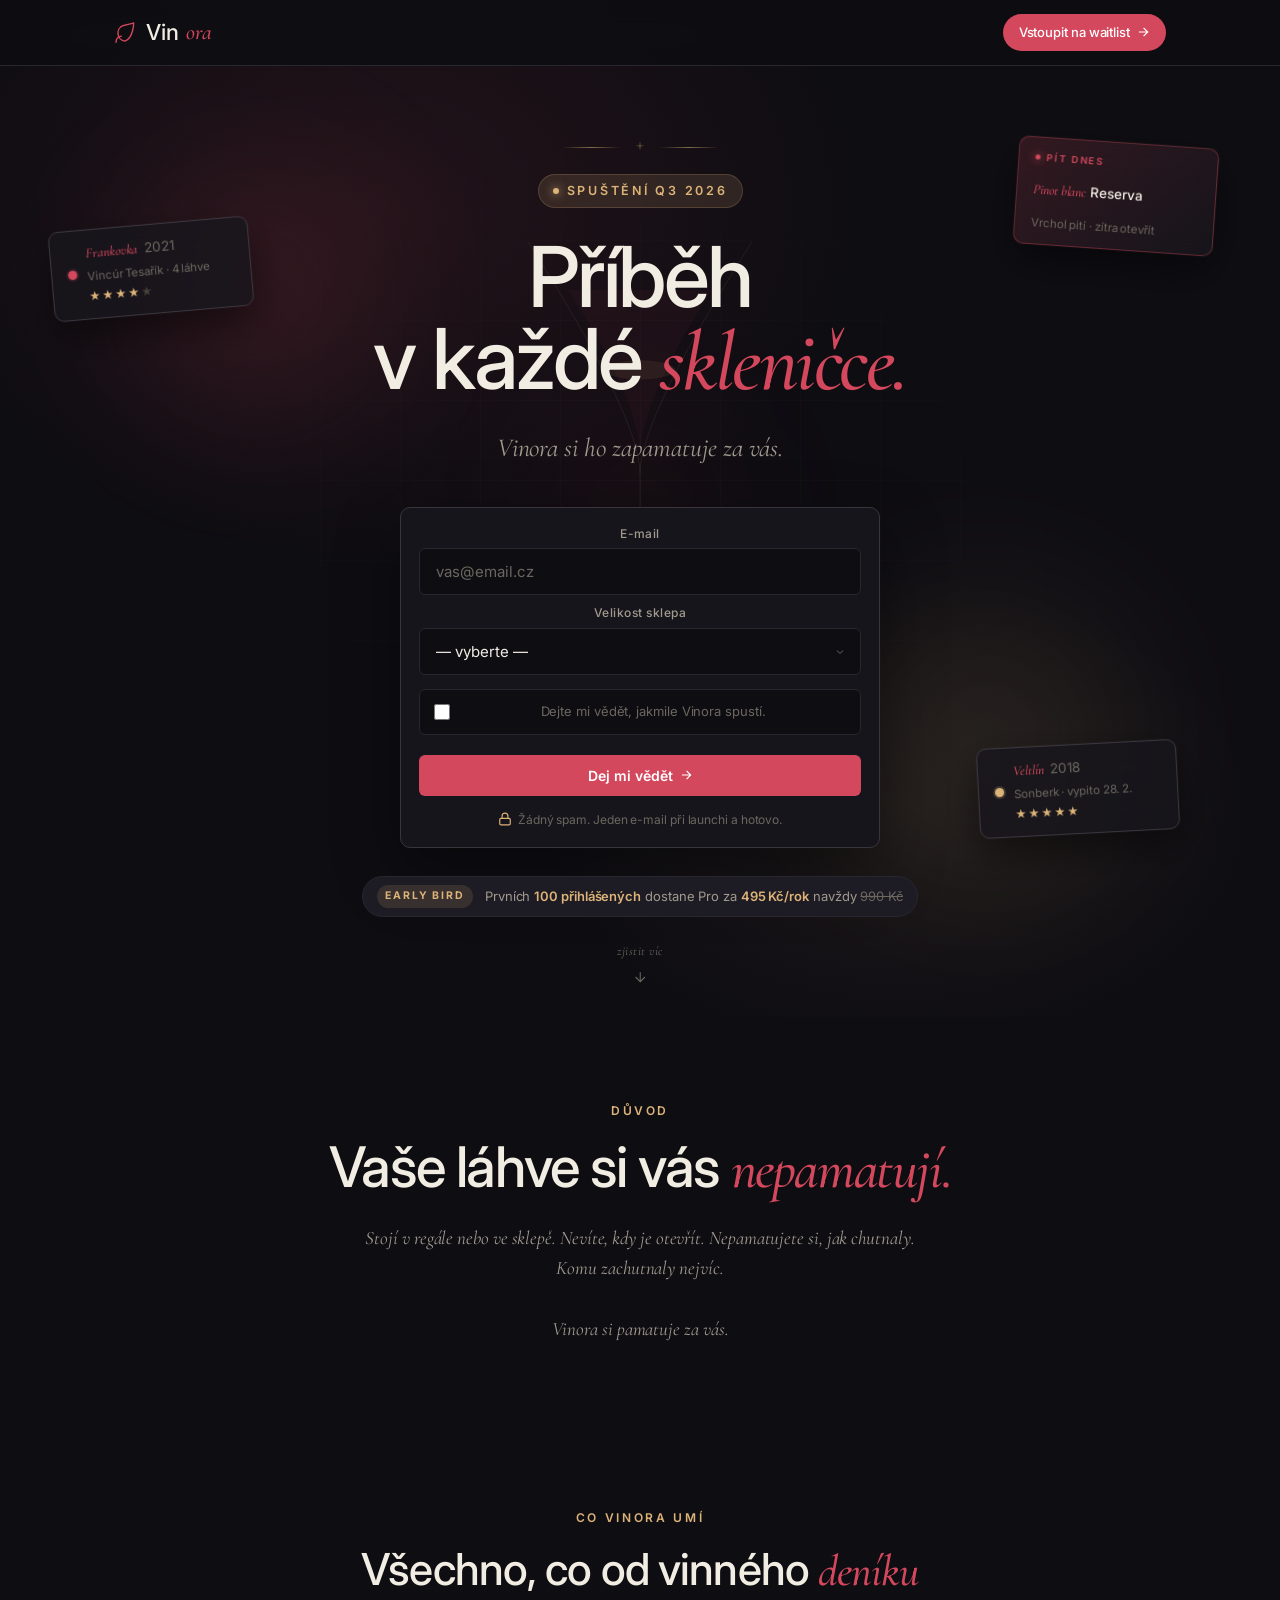
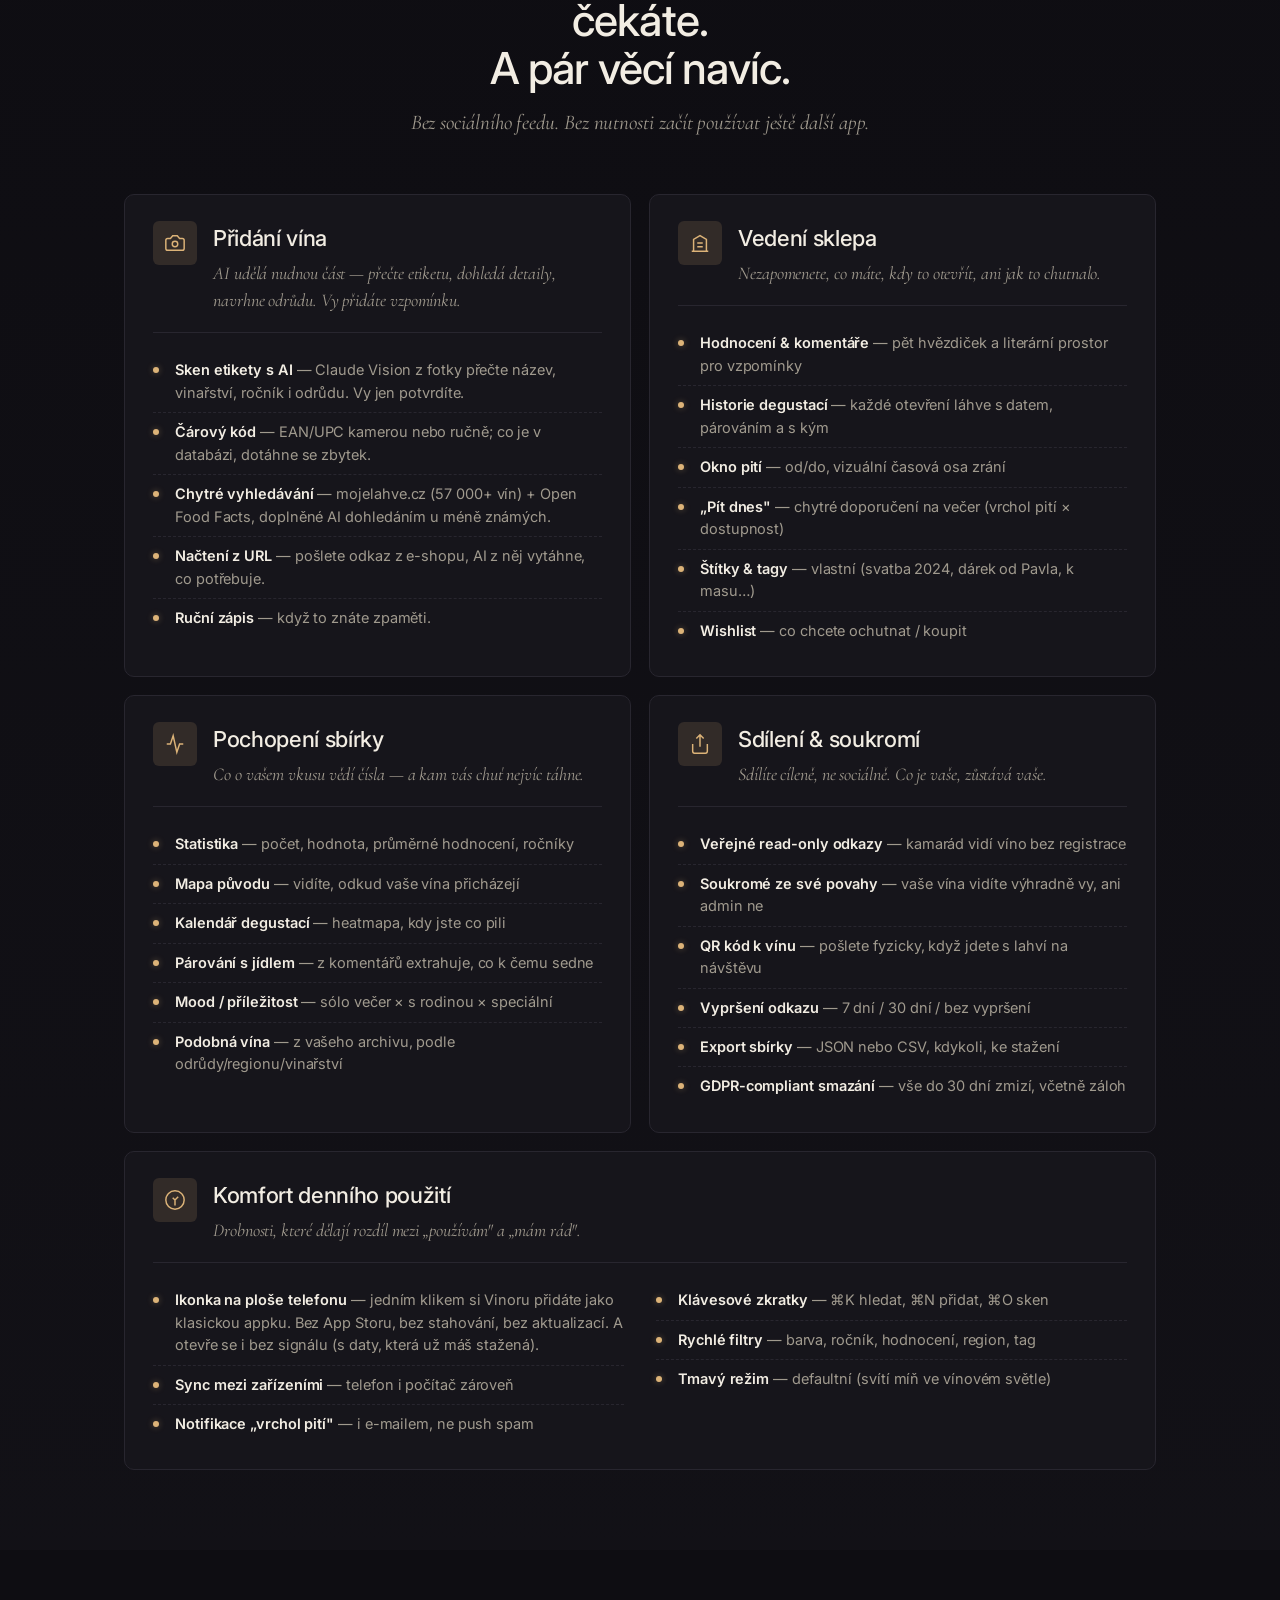
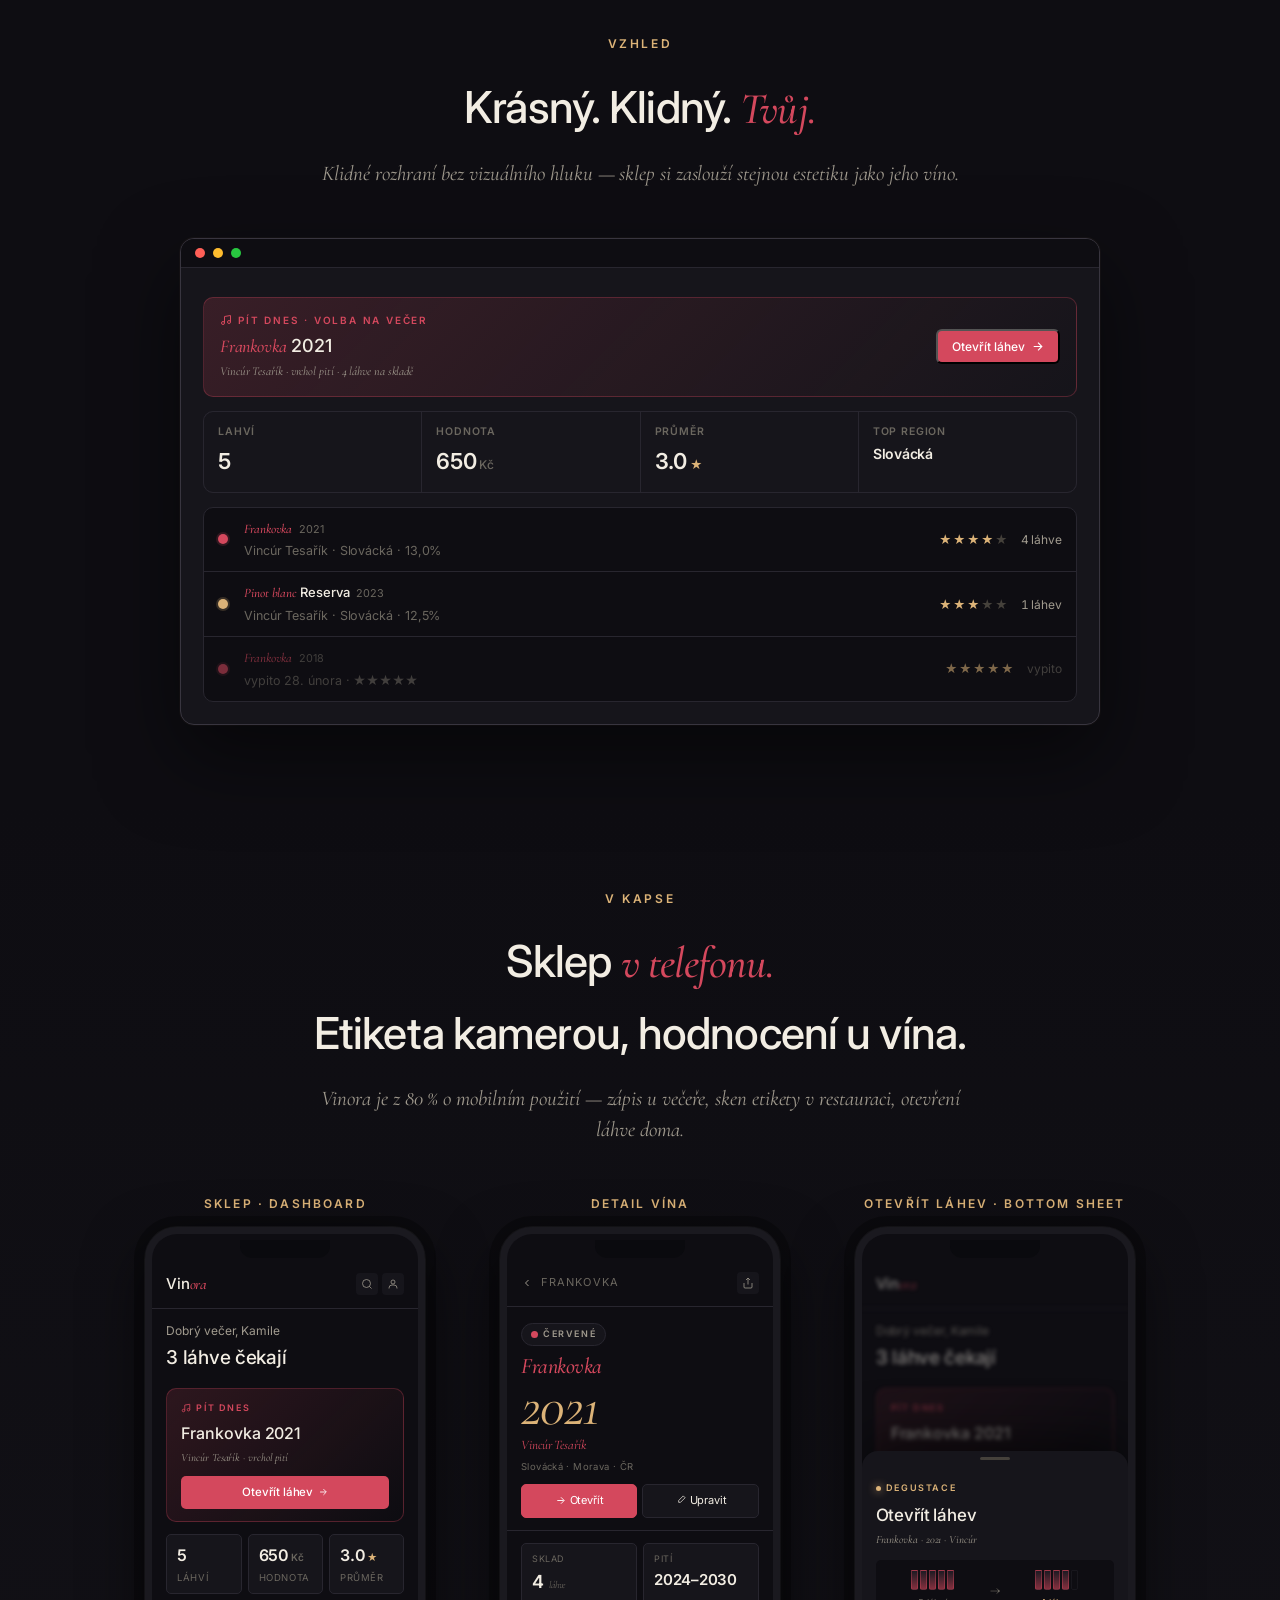
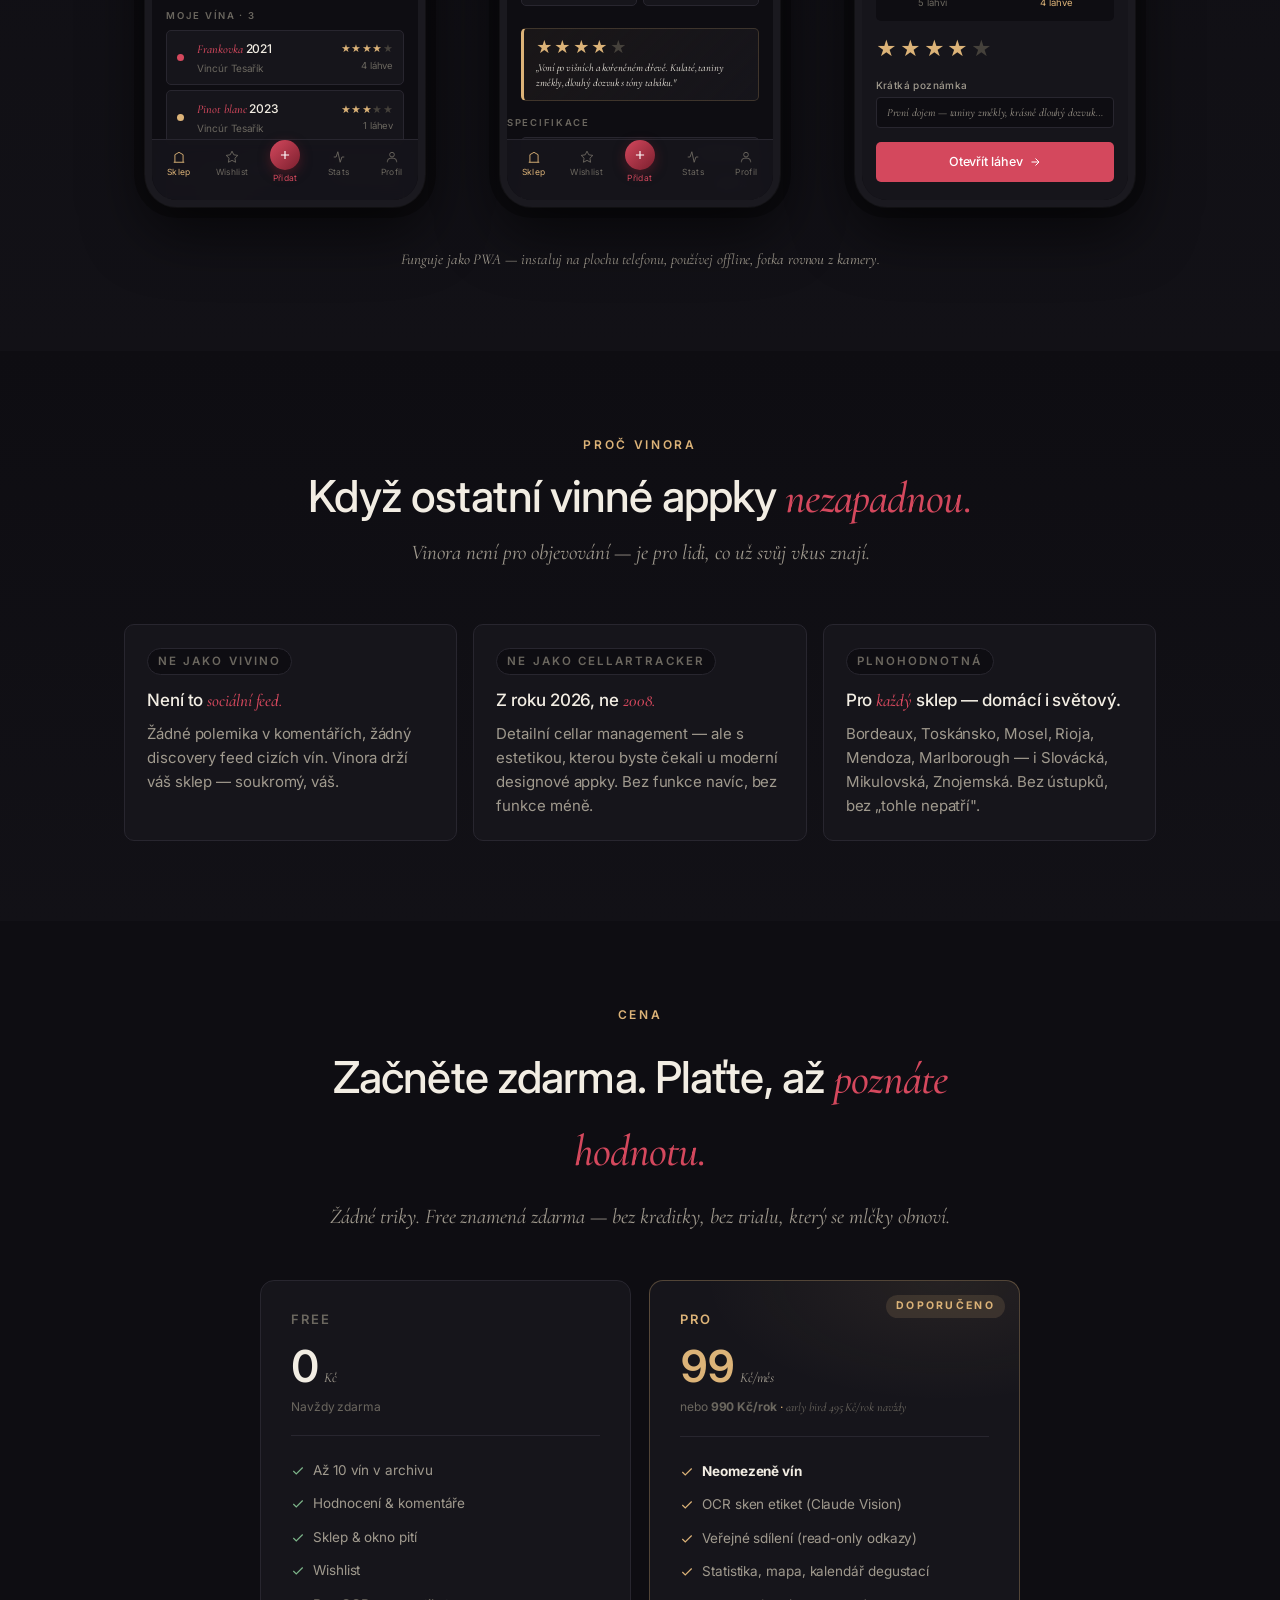
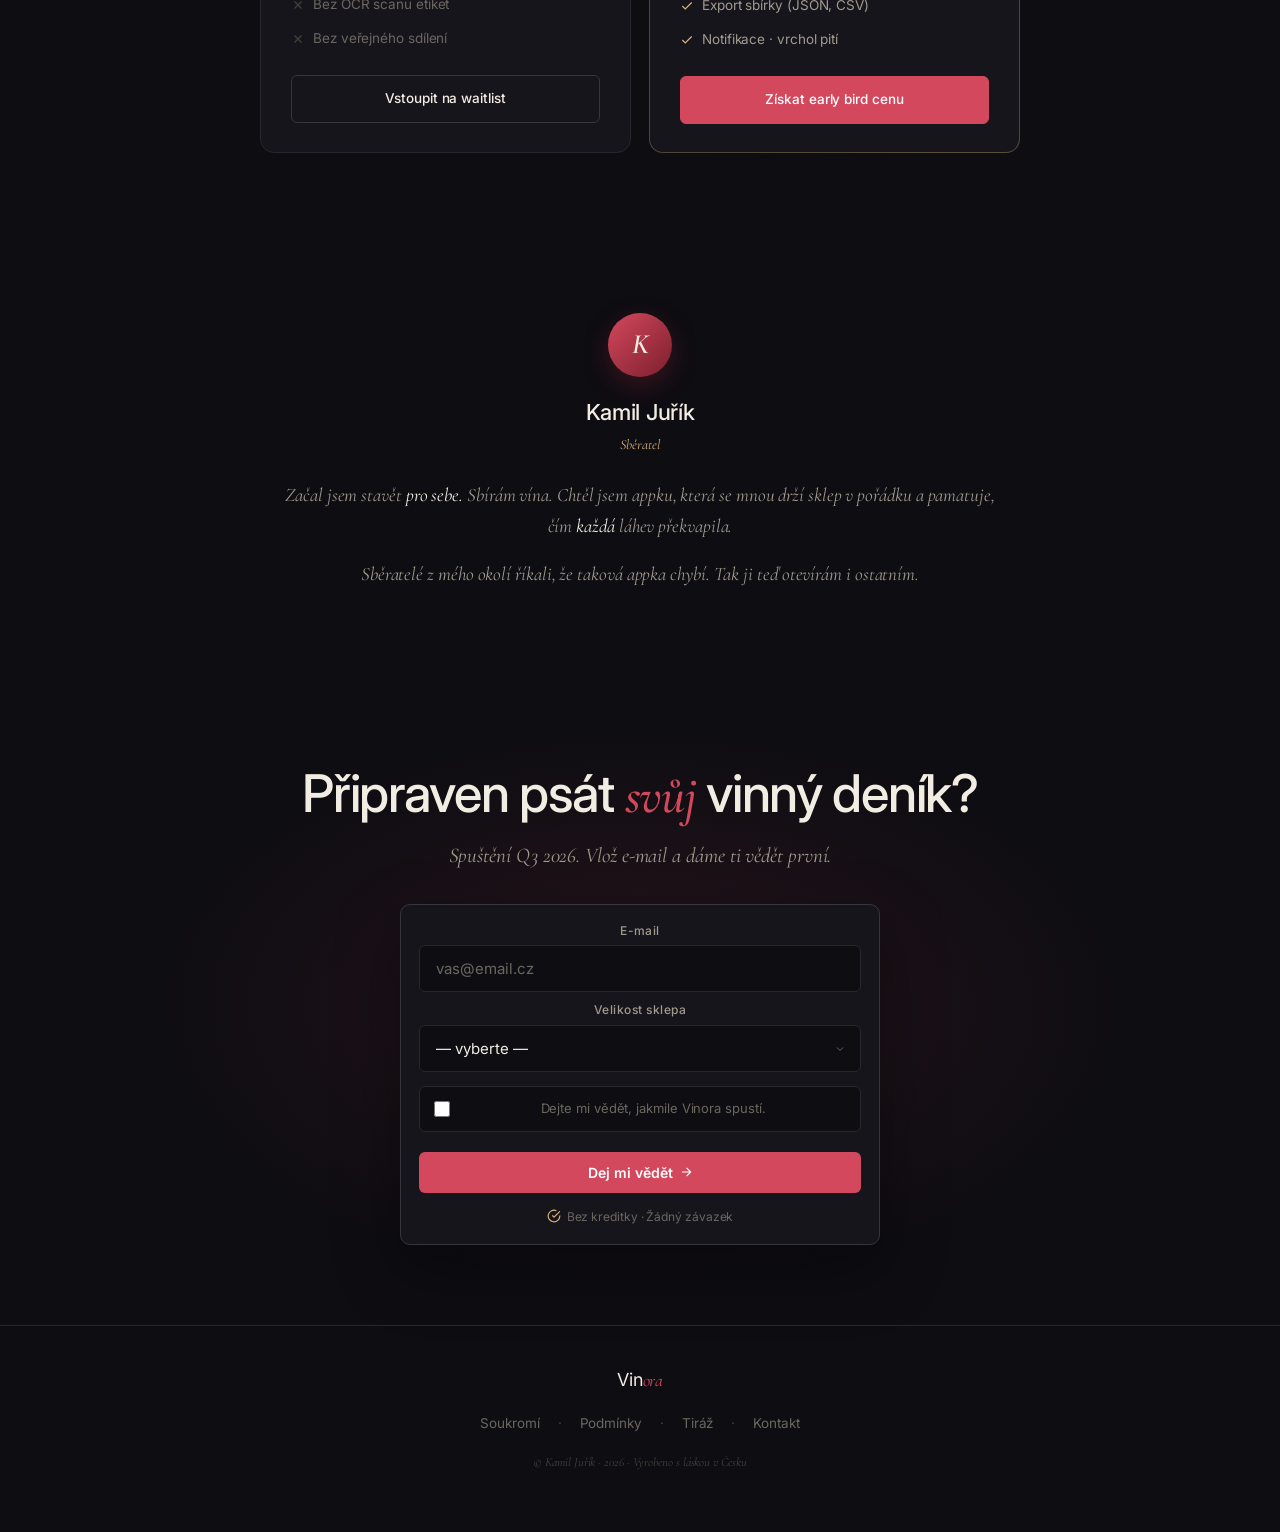
==== index.html @ 9f4d4847 "brand(landing): replace wordmark dot with grape-leaf logo across all pages Replaced the small wine-r" ====
<!DOCTYPE html>
<html lang="cs">
<head>
  <meta charset="UTF-8">
  <meta name="viewport" content="width=device-width, initial-scale=1.0">
  <title>Vinora — Vinný deník · Příběh v každé skleničce</title>
  <meta name="description" content="Vinora je vinný deník pro lidi, kteří si chtějí pamatovat, co kdy a s kým pili. Sklep, hodnocení, okno pití, sdílení. Spuštění Q3 2026.">

  <!-- Open Graph -->
  <meta property="og:title" content="Vinora — Vinný deník">
  <meta property="og:description" content="Příběh v každé skleničce. Vinný deník pro lidi se sbírkou. Spuštění Q3 2026.">
  <meta property="og:url" content="https://vinora.cz">
  <meta property="og:type" content="website">
  <meta property="og:locale" content="cs_CZ">

  <!-- Twitter -->
  <meta name="twitter:card" content="summary_large_image">
  <meta name="twitter:title" content="Vinora — Vinný deník">
  <meta name="twitter:description" content="Příběh v každé skleničce.">

  <link rel="preconnect" href="https://fonts.googleapis.com">
  <link rel="preconnect" href="https://fonts.gstatic.com" crossorigin>
  <link href="https://fonts.googleapis.com/css2?family=Cormorant+Garamond:ital,wght@1,500;1,600&family=Inter:wght@400;500;600;700&family=JetBrains+Mono:wght@500&display=swap" rel="stylesheet">


  <style>
    :root {
      --bg:           #0E0D12;
      --bg-elev:      #16151B;
      --bg-elev-2:    #1D1B23;
      --bg-elev-3:    #25232C;
      --border:       #28262F;
      --border-2:     #38353F;
      --text:         #F2EDE3;
      --text-2:       #A09A8E;
      --text-3:       #6B675F;
      --text-4:       #45413B;
      --wine:         #D4485D;
      --wine-soft:    rgba(212,72,93,0.12);
      --wine-deep:    #7B1F2E;
      --gold:         #DCB378;
      --gold-soft:    rgba(220,179,120,0.14);
      --success:      #7DB58A;

      --r-sm: 6px;
      --r-md: 10px;
      --r-lg: 14px;

      --sans: 'Inter', -apple-system, BlinkMacSystemFont, 'Segoe UI', sans-serif;
      --serif-italic: 'Cormorant Garamond', Georgia, serif;
      --mono: 'JetBrains Mono', ui-monospace, monospace;
    }

    * { margin: 0; padding: 0; box-sizing: border-box; }
    html {
      scroll-behavior: smooth;
      scroll-padding-top: 80px;  /* offset pro sticky nav (~51 px) + breathing space */
    }

    body {
      font-family: var(--sans);
      background: var(--bg);
      color: var(--text);
      font-size: 16px;
      line-height: 1.6;
      -webkit-font-smoothing: antialiased;
      -moz-osx-font-smoothing: grayscale;
      letter-spacing: -0.005em;
      overflow-x: hidden;
    }

    a { color: inherit; text-decoration: none; }
    button { font-family: inherit; cursor: pointer; }
    input, textarea { font-family: inherit; font-size: inherit; }

    .num { font-variant-numeric: tabular-nums; }
    .mono { font-family: var(--mono); font-size: 12px; letter-spacing: 0; }
    .italic { font-family: var(--serif-italic); font-style: italic; }

    /* ──── Navigation ──── */
    .nav {
      position: fixed;
      top: 0; left: 0; right: 0;
      z-index: 100;
      background: rgba(14,13,18,0.85);
      backdrop-filter: blur(12px);
      border-bottom: 1px solid var(--border);
      padding: 14px 0;
    }
    .nav-inner {
      max-width: 1100px;
      margin: 0 auto;
      padding: 0 24px;
      display: flex;
      align-items: center;
      justify-content: space-between;
    }
    .brand {
      display: inline-flex;
      align-items: center;
      gap: 8px;
      font-size: 22px;
      font-weight: 500;
      letter-spacing: -0.015em;
      line-height: 1;
      color: var(--text);
      text-decoration: none;
    }
    .brand em { font-family: var(--serif-italic); font-style: italic; color: var(--wine); font-weight: 500; }
    .brand-leaf {
      width: 1.1em;
      height: 1.1em;
      color: var(--wine);
      flex-shrink: 0;
    }
    .nav-cta {
      display: inline-flex;
      align-items: center;
      gap: 6px;
      padding: 8px 16px;
      background: var(--wine);
      color: white;
      border-radius: 99px;
      border: none;
      font-size: 13px;
      font-weight: 500;
      transition: background .15s;
    }
    .nav-cta:hover { background: #B73C50; }

    /* ──── Sections ──── */
    section {
      padding: 80px 0;
    }
    .container {
      max-width: 1080px;
      margin: 0 auto;
      padding: 0 24px;
    }

    /* ──── HERO ──── */
    .hero {
      padding: 140px 0 100px;
      position: relative;
      overflow: hidden;
      background:
        radial-gradient(ellipse 800px 600px at 30% 20%, rgba(212,72,93,0.10), transparent 60%),
        radial-gradient(ellipse 600px 400px at 70% 80%, rgba(220,179,120,0.07), transparent 60%);
    }
    .hero-grid-lines {
      position: absolute;
      inset: 0;
      background-image:
        linear-gradient(to right, rgba(255,255,255,0.025) 1px, transparent 1px),
        linear-gradient(to bottom, rgba(255,255,255,0.025) 1px, transparent 1px);
      background-size: 80px 80px;
      mask-image: radial-gradient(ellipse 800px 700px at 50% 50%, black, transparent 70%);
      -webkit-mask-image: radial-gradient(ellipse 800px 700px at 50% 50%, black, transparent 70%);
      pointer-events: none;
    }

    /* Atmospheric breathing orbs */
    .hero-orb {
      position: absolute;
      border-radius: 50%;
      pointer-events: none;
      filter: blur(60px);
      opacity: 0.5;
    }
    .hero-orb-1 {
      width: 380px; height: 380px;
      background: radial-gradient(circle, rgba(212,72,93,0.35), transparent 70%);
      top: 10%; left: 5%;
      animation: orbBreathe 9s ease-in-out infinite;
    }
    .hero-orb-2 {
      width: 460px; height: 460px;
      background: radial-gradient(circle, rgba(220,179,120,0.22), transparent 70%);
      bottom: 5%; right: 5%;
      animation: orbBreathe 11s ease-in-out infinite reverse;
    }
    .hero-orb-3 {
      width: 280px; height: 280px;
      background: radial-gradient(circle, rgba(123,31,46,0.28), transparent 70%);
      top: 50%; left: 50%;
      transform: translate(-50%, -50%);
      animation: orbBreathe 13s ease-in-out infinite 1s;
    }
    @keyframes orbBreathe {
      0%, 100% { opacity: 0.4; transform: translate(0, 0) scale(1); }
      50%      { opacity: 0.65; transform: translate(20px, -10px) scale(1.08); }
    }
    .hero-orb-3 {
      animation-name: orbBreatheCenter;
    }
    @keyframes orbBreatheCenter {
      0%, 100% { opacity: 0.35; transform: translate(-50%, -50%) scale(1); }
      50%      { opacity: 0.55; transform: translate(-48%, -52%) scale(1.1); }
    }

    /* Wine glass silhouette behind headline */
    .hero-glass-bg {
      position: absolute;
      top: 50%;
      left: 50%;
      transform: translate(-50%, -52%);
      width: 320px;
      height: auto;
      color: rgba(220,179,120,0.12);
      pointer-events: none;
      z-index: 0;
      filter: drop-shadow(0 0 40px rgba(220,179,120,0.05));
    }

    /* Floating wine cards (decorative previews) */
    .hero-float {
      position: absolute;
      background: rgba(22,21,27,0.78);
      backdrop-filter: blur(14px);
      -webkit-backdrop-filter: blur(14px);
      border: 1px solid var(--border-2);
      border-radius: var(--r-md);
      padding: 12px 16px;
      box-shadow:
        0 16px 40px rgba(0,0,0,0.5),
        0 0 0 1px rgba(220,179,120,0.04);
      pointer-events: none;
      z-index: 1;
      display: flex;
      align-items: center;
      gap: 10px;
      min-width: 200px;
    }

    .hero-float-1 {
      top: 22%; left: 4%;
      transform: rotate(-5deg);
      animation: floatA 7s ease-in-out infinite;
    }
    .hero-float-2 {
      top: 14%; right: 5%;
      transform: rotate(4deg);
      animation: floatB 8s ease-in-out infinite 1s;
    }
    .hero-float-3 {
      bottom: 18%; right: 8%;
      transform: rotate(-3deg);
      animation: floatC 9s ease-in-out infinite 0.5s;
    }
    @keyframes floatA {
      0%, 100% { transform: rotate(-5deg) translateY(0); }
      50%      { transform: rotate(-5deg) translateY(-14px); }
    }
    @keyframes floatB {
      0%, 100% { transform: rotate(4deg) translateY(0); }
      50%      { transform: rotate(4deg) translateY(-18px); }
    }
    @keyframes floatC {
      0%, 100% { transform: rotate(-3deg) translateY(0); }
      50%      { transform: rotate(-3deg) translateY(-10px); }
    }

    .hf-dot {
      width: 9px; height: 9px;
      border-radius: 50%;
      flex-shrink: 0;
    }
    .hf-dot-red { background: var(--wine); box-shadow: 0 0 0 2px rgba(212,72,93,0.18); }
    .hf-dot-white { background: var(--gold); box-shadow: 0 0 0 2px rgba(220,179,120,0.2); }

    .hf-info { min-width: 0; }
    .hf-name {
      font-size: 13.5px;
      font-weight: 500;
      letter-spacing: -0.005em;
      color: var(--text);
      white-space: nowrap;
    }
    .hf-name em {
      font-family: var(--serif-italic);
      font-style: italic;
      color: var(--wine);
      font-weight: 500;
    }
    .hf-year { color: var(--text-3); font-weight: 400; margin-left: 3px; }
    .hf-meta {
      font-size: 11.5px;
      color: var(--text-3);
      margin-top: 2px;
      white-space: nowrap;
    }
    .hf-stars {
      color: var(--gold);
      font-size: 11px;
      letter-spacing: 1px;
      margin-top: 3px;
    }
    .hf-stars .off { color: var(--text-4); }

    /* Pít dnes — special card */
    .hero-float-pick {
      background:
        linear-gradient(135deg, rgba(212,72,93,0.18) 0%, rgba(22,21,27,0.85) 100%);
      border-color: rgba(212,72,93,0.35);
      flex-direction: column;
      align-items: flex-start;
    }
    .hf-kicker {
      display: inline-flex;
      align-items: center;
      gap: 6px;
      font-size: 9.5px;
      font-weight: 600;
      letter-spacing: 0.2em;
      text-transform: uppercase;
      color: var(--wine);
      margin-bottom: 4px;
    }
    .hf-pulse {
      width: 5px; height: 5px;
      background: var(--wine);
      border-radius: 50%;
      box-shadow: 0 0 8px var(--wine);
      animation: pulse 1.6s ease-in-out infinite;
    }
    @keyframes pulse { 0%, 100% { opacity: 1; } 50% { opacity: 0.5; } }

    .hero-inner {
      position: relative;
      z-index: 2;
      text-align: center;
      max-width: 760px;
      margin: 0 auto;
    }

    /* Decorative ornament */
    .hero-ornament {
      display: flex;
      align-items: center;
      justify-content: center;
      gap: 12px;
      margin-bottom: 20px;
      color: var(--gold);
      opacity: 0.55;
    }
    .ornament-line {
      width: 60px;
      height: 1px;
      background: linear-gradient(90deg, transparent, var(--gold), transparent);
    }
    .hero-ornament svg {
      width: 14px; height: 14px;
      flex-shrink: 0;
    }

    /* Scroll indicator */
    .hero-scroll {
      position: absolute;
      bottom: 32px;
      left: 50%;
      transform: translateX(-50%);
      display: flex;
      flex-direction: column;
      align-items: center;
      gap: 8px;
      color: var(--text-3);
      transition: color .15s;
      animation: scrollHint 2.4s ease-in-out infinite;
      z-index: 2;
    }
    .hero-scroll:hover { color: var(--gold); }
    .hero-scroll-text {
      font-size: 12.5px;
      letter-spacing: 0.04em;
    }
    .hero-scroll svg {
      width: 16px; height: 16px;
    }
    @keyframes scrollHint {
      0%, 100% { transform: translate(-50%, 0); opacity: 0.5; }
      50%      { transform: translate(-50%, 6px); opacity: 1; }
    }

    .hero-kicker {
      display: inline-flex;
      align-items: center;
      gap: 8px;
      font-size: 12.5px;
      letter-spacing: 0.22em;
      text-transform: uppercase;
      color: var(--gold);
      font-weight: 600;
      margin-bottom: 28px;
      padding: 6px 14px;
      background: var(--gold-soft);
      border: 1px solid rgba(220,179,120,0.2);
      border-radius: 99px;
    }
    .hero-kicker-dot {
      width: 6px; height: 6px;
      background: var(--gold);
      border-radius: 50%;
      box-shadow: 0 0 10px var(--gold);
      animation: pulse 1.6s ease-in-out infinite;
    }
    @keyframes pulse { 0%, 100% { opacity: 1; } 50% { opacity: 0.5; } }

    .hero h1 {
      font-size: clamp(48px, 7vw, 84px);
      font-weight: 500;
      line-height: 0.98;
      letter-spacing: -0.03em;
      margin-bottom: 24px;
    }
    .hero h1 em {
      font-family: var(--serif-italic);
      font-style: italic;
      color: var(--wine);
      font-weight: 500;
    }

    .hero-lead {
      font-family: var(--serif-italic);
      font-style: italic;
      font-size: clamp(20px, 2.4vw, 26px);
      color: var(--text-2);
      line-height: 1.5;
      max-width: 540px;
      margin: 0 auto 40px;
    }

    /* ──── Form ──── */
    .form-card {
      max-width: 480px;
      margin: 0 auto;
      padding: 18px;
      background: var(--bg-elev);
      border: 1px solid var(--border-2);
      border-radius: var(--r-md);
      box-shadow: 0 24px 64px rgba(0,0,0,0.4);
    }
    .form-row {
      display: flex;
      gap: 8px;
    }
    .form-row input[type=email] {
      flex: 1;
      padding: 12px 16px;
      background: var(--bg);
      border: 1px solid var(--border);
      border-radius: var(--r-sm);
      color: var(--text);
      font-size: 15px;
    }
    .form-row input[type=email]:focus {
      outline: none;
      border-color: var(--gold);
    }
    .form-row input[type=email]::placeholder { color: var(--text-3); }
    .form-cta {
      padding: 12px 22px;
      background: var(--wine);
      color: white;
      border: none;
      border-radius: var(--r-sm);
      font-size: 14px;
      font-weight: 600;
      transition: background .15s;
      white-space: nowrap;
      display: inline-flex;
      align-items: center;
      gap: 6px;
    }
    .form-cta:hover { background: #B73C50; }

    .form-foot {
      display: flex;
      align-items: center;
      justify-content: center;
      gap: 6px;
      margin-top: 14px;
      font-size: 12px;
      color: var(--text-3);
    }
    .form-foot svg { color: var(--gold); width: 14px; height: 14px; }

    /* ╔══════════════════════════════════════════════╗ */
    /* ║  Vinora form — Zoho Forms backend, dark/gold ║ */
    /* ╚══════════════════════════════════════════════╝ */

    .vf-form { display: flex; flex-direction: column; gap: 10px; }
    .vf-row { display: flex; flex-direction: column; gap: 6px; }

    .vf-row label {
      font-size: 12px;
      font-weight: 500;
      letter-spacing: 0.04em;
      color: var(--text-2);
      line-height: 1.4;
    }

    /* Email input */
    .vf-form input[type=email],
    .vf-form input[type=text] {
      width: 100%;
      padding: 12px 16px;
      background: var(--bg);
      color: var(--text);
      border: 1px solid var(--border);
      border-radius: var(--r-sm);
      font-family: var(--sans);
      font-size: 15px;
      line-height: 1.4;
      transition: border-color .15s;
    }
    .vf-form input[type=email]:focus,
    .vf-form input[type=text]:focus {
      outline: none;
      border-color: var(--gold);
    }
    .vf-form input::placeholder { color: var(--text-3); opacity: 1; }

    /* Custom select (dropdown) */
    .vf-form select {
      width: 100%;
      padding: 12px 36px 12px 16px;
      background: var(--bg) url("data:image/svg+xml,%3Csvg xmlns='http://www.w3.org/2000/svg' width='12' height='12' viewBox='0 0 24 24' fill='none' stroke='%236B675F' stroke-width='2'%3E%3Cpath d='m6 9 6 6 6-6'/%3E%3C/svg%3E") no-repeat right 14px center / 12px;
      color: var(--text);
      border: 1px solid var(--border);
      border-radius: var(--r-sm);
      font-family: var(--sans);
      font-size: 15px;
      line-height: 1.4;
      cursor: pointer;
      -webkit-appearance: none;
      -moz-appearance: none;
      appearance: none;
      transition: border-color .15s;
    }
    .vf-form select:focus { outline: none; border-color: var(--gold); }
    .vf-form select option { background: var(--bg-elev); color: var(--text); }

    /* Consent checkbox */
    .vf-consent {
      display: flex;
      align-items: flex-start;
      gap: 10px;
      padding: 12px 14px;
      background: var(--bg);
      border: 1px solid var(--border);
      border-radius: var(--r-sm);
      cursor: pointer;
      transition: border-color .15s;
      margin: 4px 0 6px;
    }
    .vf-consent:hover { border-color: var(--border-2); }
    .vf-consent input[type=checkbox] {
      flex-shrink: 0;
      width: 16px;
      height: 16px;
      margin-top: 2px;
      accent-color: var(--gold);
      cursor: pointer;
    }
    .vf-consent span {
      flex: 1;
      font-size: 13px;
      line-height: 1.5;
      color: var(--text-2);
    }
    .vf-consent input:invalid + span { color: var(--text-3); }

    /* Submit button */
    .vf-submit {
      width: 100%;
      padding: 12px 22px;
      background: var(--wine);
      border: none;
      border-radius: var(--r-sm);
      color: white;
      font-family: var(--sans);
      font-size: 14px;
      font-weight: 600;
      cursor: pointer;
      transition: background .15s;
      display: inline-flex;
      align-items: center;
      justify-content: center;
      gap: 6px;
      margin-top: 4px;
    }
    .vf-submit:hover { background: #B73C50; }

    /* Success state */
    .vf-success {
      padding: 22px 24px;
      background: linear-gradient(135deg, rgba(125,181,138,0.10) 0%, rgba(22,21,27,0.5) 100%);
      border: 1px solid rgba(125,181,138,0.3);
      border-left: 3px solid var(--success);
      border-radius: var(--r-sm);
      text-align: left;
      animation: vf-fadeIn .35s ease;
    }
    @keyframes vf-fadeIn { from { opacity: 0; transform: translateY(4px); } to { opacity: 1; transform: none; } }

    .vf-success-icon {
      width: 36px; height: 36px;
      border-radius: 50%;
      background: rgba(125,181,138,0.18);
      color: var(--success);
      display: flex;
      align-items: center;
      justify-content: center;
      margin-bottom: 10px;
    }
    .vf-success-icon svg { width: 18px; height: 18px; }

    .vf-success h4 {
      font-size: 18px;
      font-weight: 500;
      color: var(--text);
      letter-spacing: -0.01em;
      margin-bottom: 6px;
    }
    .vf-success p {
      font-size: 14px;
      line-height: 1.55;
      color: var(--text-2);
    }
    .vf-success p em.italic {
      font-family: var(--serif-italic);
      color: var(--gold);
    }

    /* Sr-only utility */
    .sr-only {
      position: absolute;
      width: 1px; height: 1px;
      padding: 0; margin: -1px;
      overflow: hidden;
      clip: rect(0,0,0,0);
      border: 0;
    }

    .hero-discount {
      margin-top: 28px;
      display: inline-flex;
      align-items: center;
      gap: 12px;
      padding: 8px 14px;
      background: var(--bg-elev-2);
      border: 1px solid var(--border);
      border-radius: 99px;
      font-size: 13px;
      color: var(--text-2);
    }
    .hero-discount strong {
      color: var(--gold);
      font-weight: 600;
    }
    .hero-discount-label {
      font-size: 10.5px;
      letter-spacing: 0.18em;
      text-transform: uppercase;
      font-weight: 700;
      color: var(--gold);
      padding: 3px 8px;
      background: var(--gold-soft);
      border-radius: 99px;
    }

    /* ──── Problem section ──── */
    .problem {
      text-align: center;
      max-width: 720px;
      margin: 0 auto;
    }
    .section-kicker {
      display: inline-block;
      font-size: 12px;
      letter-spacing: 0.22em;
      text-transform: uppercase;
      color: var(--gold);
      font-weight: 600;
      margin-bottom: 18px;
    }
    .problem h2 {
      font-size: clamp(36px, 5vw, 56px);
      font-weight: 500;
      letter-spacing: -0.025em;
      line-height: 1.05;
      margin-bottom: 24px;
    }
    .problem h2 em {
      font-family: var(--serif-italic);
      font-style: italic;
      color: var(--wine);
      font-weight: 500;
    }
    .problem-text {
      font-family: var(--serif-italic);
      font-style: italic;
      font-size: 19px;
      color: var(--text-2);
      line-height: 1.6;
      max-width: 580px;
      margin: 0 auto;
    }

    /* ──── Features ──── */
    .features {
      background: linear-gradient(180deg, transparent, rgba(22,21,27,0.5));
    }
    .features-head {
      text-align: center;
      max-width: 700px;
      margin: 0 auto 56px;
    }
    .features-head h2 {
      font-size: clamp(32px, 4vw, 44px);
      font-weight: 500;
      letter-spacing: -0.02em;
      line-height: 1.1;
      margin-bottom: 14px;
    }
    .features-head h2 em {
      font-family: var(--serif-italic);
      font-style: italic;
      color: var(--wine);
      font-weight: 500;
    }
    .features-head p {
      font-family: var(--serif-italic);
      font-style: italic;
      color: var(--text-2);
      font-size: 21px;
      line-height: 1.5;
    }

    .features-grid {
      display: grid;
      grid-template-columns: repeat(auto-fit, minmax(240px, 1fr));
      gap: 20px;
    }
    .feature {
      padding: 24px 22px;
      background: var(--bg-elev);
      border: 1px solid var(--border);
      border-radius: var(--r-md);
      transition: all .18s;
    }
    .feature:hover {
      border-color: var(--border-2);
      transform: translateY(-3px);
      box-shadow: 0 16px 40px rgba(0,0,0,0.3);
    }
    .feature-icon {
      width: 40px; height: 40px;
      border-radius: var(--r-sm);
      background: var(--gold-soft);
      color: var(--gold);
      display: flex;
      align-items: center;
      justify-content: center;
      margin-bottom: 14px;
    }
    .feature-icon svg { width: 20px; height: 20px; stroke: currentColor; stroke-width: 1.6; fill: none; }
    .feature h3 {
      font-size: 17px;
      font-weight: 500;
      letter-spacing: -0.01em;
      margin-bottom: 6px;
    }
    .feature p {
      font-size: 14.5px;
      color: var(--text-2);
      line-height: 1.6;
    }

    /* ──── Pillar feature cards (richer) ──── */
    .pillars-grid {
      display: grid;
      grid-template-columns: 1fr 1fr;
      gap: 18px;
    }
    .pillar-card {
      padding: 26px 28px;
      background: var(--bg-elev);
      border: 1px solid var(--border);
      border-radius: var(--r-md);
      transition: border-color .18s;
    }
    .pillar-card:hover {
      border-color: var(--border-2);
    }
    .pillar-card-wide {
      grid-column: 1 / -1;
    }
    .pillar-header {
      display: flex;
      align-items: flex-start;
      gap: 16px;
      padding-bottom: 18px;
      margin-bottom: 18px;
      border-bottom: 1px solid var(--border);
    }
    .pillar-icon {
      width: 44px; height: 44px;
      border-radius: var(--r-sm);
      background: var(--gold-soft);
      color: var(--gold);
      display: flex;
      align-items: center;
      justify-content: center;
      flex-shrink: 0;
    }
    .pillar-icon svg {
      width: 22px; height: 22px;
      stroke: currentColor; stroke-width: 1.6; fill: none;
    }
    .pillar-header h3 {
      font-size: 22px;
      font-weight: 500;
      letter-spacing: -0.015em;
      margin-bottom: 4px;
      color: var(--text);
    }
    .pillar-sub {
      font-family: var(--serif-italic);
      font-style: italic;
      font-size: 18px;
      color: var(--text-2);
      line-height: 1.5;
    }
    .pillar-list {
      list-style: none;
      padding: 0;
      margin: 0;
    }
    .pillar-list li {
      padding: 8px 0 8px 22px;
      font-size: 14.5px;
      color: var(--text-2);
      line-height: 1.55;
      position: relative;
      border-bottom: 1px dashed var(--border);
    }
    .pillar-list li:last-child { border-bottom: none; }
    .pillar-list li::before {
      content: '';
      position: absolute;
      left: 0; top: 16px;
      width: 6px; height: 6px;
      border-radius: 50%;
      background: var(--gold);
      box-shadow: 0 0 6px rgba(220,179,120,0.4);
    }
    .pillar-list li strong {
      color: var(--text);
      font-weight: 600;
      font-size: 14.5px;
    }
    .pillar-list-cols {
      display: grid;
      grid-template-columns: 1fr 1fr;
      gap: 14px 32px;
    }

    @media (max-width: 800px) {
      .pillars-grid { grid-template-columns: 1fr; }
      .pillar-list-cols { grid-template-columns: 1fr; gap: 0; }
    }

    /* ──── Showcase (mock cellar dashboard) ──── */
    .showcase-head {
      text-align: center;
      max-width: 680px;
      margin: 0 auto 48px;
    }
    .showcase-head h2 {
      font-size: clamp(32px, 4vw, 44px);
      font-weight: 500;
      letter-spacing: -0.02em;
      margin-bottom: 14px;
    }
    .showcase-head h2 em {
      font-family: var(--serif-italic);
      font-style: italic;
      color: var(--wine);
      font-weight: 500;
    }
    .showcase-head p {
      font-family: var(--serif-italic);
      font-style: italic;
      color: var(--text-2);
      font-size: 21px;
      line-height: 1.5;
    }

    /* Mini dashboard mockup */
    .mockup {
      max-width: 920px;
      margin: 0 auto;
      background: var(--bg-elev);
      border: 1px solid var(--border-2);
      border-radius: var(--r-lg);
      padding: 22px;
      box-shadow:
        0 32px 80px rgba(0,0,0,0.5),
        0 0 0 1px rgba(220,179,120,0.04);
      position: relative;
      overflow: hidden;
    }
    .mockup::before {
      content: '';
      position: absolute;
      top: 0; left: 0; right: 0; height: 28px;
      background: var(--bg);
      border-bottom: 1px solid var(--border);
      display: block;
    }
    .mockup::after {
      content: '';
      position: absolute;
      top: 9px; left: 14px;
      width: 10px; height: 10px;
      border-radius: 50%;
      background: #FF5F57;
      box-shadow: 18px 0 0 #FEBC2E, 36px 0 0 #28C840;
    }
    .mockup-inner { padding-top: 36px; }

    .mock-pick {
      padding: 14px 16px;
      background: linear-gradient(135deg, rgba(212,72,93,0.18) 0%, transparent 100%);
      border: 1px solid rgba(212,72,93,0.3);
      border-radius: var(--r-md);
      margin-bottom: 14px;
      display: grid;
      grid-template-columns: 1fr auto;
      gap: 12px;
      align-items: center;
    }
    .mock-pick-kicker {
      font-size: 10px;
      font-weight: 600;
      letter-spacing: 0.18em;
      text-transform: uppercase;
      color: var(--wine);
      margin-bottom: 4px;
      display: flex;
      align-items: center;
      gap: 6px;
    }
    .mock-pick-name { font-size: 18px; font-weight: 500; letter-spacing: -0.01em; }
    .mock-pick-name em { font-family: var(--serif-italic); font-style: italic; color: var(--wine); }
    .mock-pick-meta { font-size: 12px; color: var(--text-2); font-family: var(--serif-italic); font-style: italic; margin-top: 2px; }
    .mock-pick-cta {
      padding: 8px 14px;
      background: var(--wine);
      color: white;
      border-radius: var(--r-sm);
      font-size: 12px;
      font-weight: 500;
      display: inline-flex;
      align-items: center;
      gap: 6px;
    }

    .mock-stats {
      display: grid;
      grid-template-columns: repeat(4, 1fr);
      gap: 1px;
      background: var(--border);
      border: 1px solid var(--border);
      border-radius: var(--r-md);
      overflow: hidden;
      margin-bottom: 14px;
    }
    .mock-stat {
      background: var(--bg-elev);
      padding: 12px 14px;
    }
    .mock-stat-label {
      font-size: 10.5px;
      font-weight: 600;
      letter-spacing: 0.08em;
      text-transform: uppercase;
      color: var(--text-3);
      margin-bottom: 4px;
    }
    .mock-stat-v { font-size: 22px; font-weight: 600; letter-spacing: -0.015em; }
    .mock-stat-v small { font-size: 12px; color: var(--text-3); margin-left: 3px; font-weight: 500; }

    .mock-list {
      background: var(--bg);
      border: 1px solid var(--border);
      border-radius: var(--r-md);
      overflow: hidden;
    }
    .mock-row {
      display: grid;
      grid-template-columns: 14px 1fr auto auto;
      gap: 12px;
      padding: 10px 14px;
      border-bottom: 1px solid var(--border);
      align-items: center;
    }
    .mock-row:last-child { border-bottom: none; }
    .mock-dot { width: 10px; height: 10px; border-radius: 50%; }
    .mock-dot-red { background: var(--wine); box-shadow: 0 0 0 2px rgba(212,72,93,0.18); }
    .mock-dot-white { background: var(--gold); box-shadow: 0 0 0 2px rgba(220,179,120,0.2); }
    .mock-row-name { font-size: 13px; font-weight: 500; }
    .mock-row-name em { font-family: var(--serif-italic); font-style: italic; color: var(--wine); }
    .mock-row-name small { color: var(--text-3); margin-left: 4px; font-weight: 400; }
    .mock-row-meta { font-size: 12.5px; color: var(--text-3); margin-top: 2px; }
    .mock-row-stars { color: var(--gold); font-size: 12px; letter-spacing: 1px; }
    .mock-row-stars .off { color: var(--text-4); }
    .mock-row-bottles { font-size: 12px; color: var(--text-2); font-variant-numeric: tabular-nums; }

    /* ──── Mobile section (phone frames) ──── */
    .mobile-section {
      background: linear-gradient(180deg, transparent, rgba(22,21,27,0.5));
    }
    .phone-grid {
      display: grid;
      grid-template-columns: repeat(3, 1fr);
      gap: 32px;
      max-width: 1180px;
      margin: 0 auto;
    }
    .phone-wrap {
      display: flex;
      flex-direction: column;
      align-items: center;
      gap: 14px;
    }
    .phone-label {
      font-size: 12px;
      font-weight: 600;
      letter-spacing: 0.18em;
      text-transform: uppercase;
      color: var(--gold);
    }
    .phone {
      width: 280px;
      height: 580px;
      border-radius: 32px;
      background: var(--bg-elev-2);
      border: 7px solid #1A191F;
      box-shadow:
        0 0 0 1px rgba(255,255,255,0.04),
        0 24px 60px rgba(0,0,0,0.6),
        0 0 0 11px rgba(0,0,0,0.3);
      overflow: hidden;
      position: relative;
    }
    .phone::before {
      content: '';
      position: absolute;
      top: 6px; left: 50%;
      transform: translateX(-50%);
      width: 90px; height: 18px;
      background: #0A0A0E;
      border-radius: 0 0 12px 12px;
      z-index: 10;
    }
    .phone-screen {
      width: 100%;
      height: 100%;
      background: var(--bg);
      overflow: hidden;
      position: relative;
      padding-top: 26px;
      font-size: 13px;
    }

    .ph-topbar {
      padding: 12px 14px;
      display: flex;
      justify-content: space-between;
      align-items: center;
      border-bottom: 1px solid var(--border);
    }
    .ph-brand {
      font-size: 15px;
      font-weight: 500;
      letter-spacing: -0.015em;
    }
    .ph-brand em { font-family: var(--serif-italic); font-style: italic; color: var(--wine); }
    .ph-icons { display: flex; gap: 4px; }
    .ph-icon-btn {
      width: 22px; height: 22px;
      border-radius: 4px;
      background: var(--bg-elev);
      display: flex;
      align-items: center;
      justify-content: center;
      color: var(--text-2);
    }
    .ph-icon-btn svg { width: 12px; height: 12px; stroke: currentColor; stroke-width: 1.6; fill: none; }

    .ph-back {
      display: flex;
      align-items: center;
      gap: 8px;
      font-size: 11px;
      letter-spacing: 0.1em;
      color: var(--text-3);
    }
    .ph-back svg { width: 12px; height: 12px; stroke: var(--text-2); fill: none; }

    .ph-content {
      padding: 12px 14px 80px;
    }
    .ph-greeting {
      font-size: 12px;
      color: var(--text-2);
      margin-bottom: 3px;
    }
    .ph-h1 {
      font-size: 19px;
      font-weight: 500;
      letter-spacing: -0.015em;
      margin-bottom: 14px;
    }

    .ph-pick {
      padding: 12px 14px;
      background: linear-gradient(135deg, rgba(212,72,93,0.16) 0%, transparent 100%);
      border: 1px solid rgba(212,72,93,0.3);
      border-radius: var(--r-md);
      margin-bottom: 12px;
    }
    .ph-pick-kicker {
      font-size: 9px;
      font-weight: 600;
      letter-spacing: 0.18em;
      text-transform: uppercase;
      color: var(--wine);
      margin-bottom: 6px;
      display: flex;
      align-items: center;
      gap: 5px;
    }
    .ph-pick-kicker svg {
      width: 10px; height: 10px;
      stroke: currentColor; fill: none;
    }
    .ph-pick-name {
      font-size: 16px;
      font-weight: 500;
      letter-spacing: -0.005em;
    }
    .ph-pick-meta {
      font-size: 11px;
      color: var(--text-2);
      font-family: var(--serif-italic);
      font-style: italic;
      margin-top: 2px;
    }
    .ph-pick-cta {
      margin-top: 10px;
      padding: 7px 0;
      background: var(--wine);
      color: white;
      border-radius: 5px;
      font-size: 11.5px;
      font-weight: 500;
      text-align: center;
      display: flex;
      align-items: center;
      justify-content: center;
      gap: 5px;
    }
    .ph-pick-cta svg { width: 10px; height: 10px; stroke: currentColor; fill: none; }

    .ph-stats {
      display: grid;
      grid-template-columns: 1fr 1fr 1fr;
      gap: 6px;
      margin-bottom: 14px;
    }
    .ph-stat {
      padding: 8px 10px;
      background: var(--bg-elev);
      border: 1px solid var(--border);
      border-radius: 5px;
    }
    .ph-stat .v {
      font-size: 16px;
      font-weight: 600;
      letter-spacing: -0.015em;
    }
    .ph-stat .v small { font-size: 10px; color: var(--text-3); margin-left: 2px; }
    .ph-stat .l {
      font-size: 9.5px;
      letter-spacing: 0.06em;
      text-transform: uppercase;
      color: var(--text-3);
      margin-top: 2px;
    }

    .ph-section-h {
      font-size: 9.5px;
      font-weight: 600;
      letter-spacing: 0.18em;
      text-transform: uppercase;
      color: var(--text-3);
      margin: 14px 0 6px;
    }
    .ph-row {
      display: grid;
      grid-template-columns: 10px 1fr auto;
      gap: 10px;
      padding: 8px 10px;
      background: var(--bg-elev);
      border: 1px solid var(--border);
      border-radius: 5px;
      margin-bottom: 5px;
      align-items: center;
    }
    .ph-dot { width: 7px; height: 7px; border-radius: 50%; }
    .ph-dot-red { background: var(--wine); }
    .ph-dot-white { background: var(--gold); }
    .ph-row-info { min-width: 0; }
    .ph-row-name {
      font-size: 12px;
      font-weight: 500;
      white-space: nowrap;
      overflow: hidden;
      text-overflow: ellipsis;
    }
    .ph-row-name em { font-family: var(--serif-italic); font-style: italic; color: var(--wine); }
    .ph-row-meta {
      font-size: 10px;
      color: var(--text-3);
      margin-top: 1px;
    }
    .ph-row-right { text-align: right; }
    .ph-stars {
      color: var(--gold);
      font-size: 9.5px;
      letter-spacing: 0.5px;
    }
    .ph-stars .off { color: var(--text-4); }
    .ph-bottles {
      font-size: 9.5px;
      color: var(--text-3);
      margin-top: 1px;
    }

    .ph-bottomnav {
      position: absolute;
      bottom: 0; left: 0; right: 0;
      background: rgba(22,21,27,0.95);
      backdrop-filter: blur(8px);
      border-top: 1px solid var(--border);
      display: grid;
      grid-template-columns: 1fr 1fr 1fr 1fr 1fr;
      padding: 4px 0 12px;
    }
    .ph-bn {
      display: flex;
      flex-direction: column;
      align-items: center;
      gap: 2px;
      padding: 6px 2px 2px;
      color: var(--text-3);
      font-size: 8.5px;
      letter-spacing: 0.04em;
    }
    .ph-bn svg { width: 14px; height: 14px; stroke: currentColor; fill: none; }
    .ph-bn.active { color: var(--gold); }
    .ph-bn-add { color: var(--wine); }
    .ph-bn-add-bg {
      width: 30px; height: 30px;
      border-radius: 50%;
      background: linear-gradient(135deg, var(--wine) 0%, var(--wine-deep) 100%);
      display: flex;
      align-items: center;
      justify-content: center;
      color: white;
      margin-top: -10px;
      box-shadow: 0 4px 12px rgba(123,31,46,0.5);
    }
    .ph-bn-add-bg svg { width: 14px; height: 14px; }

    /* Detail */
    .ph-detail-h {
      padding: 16px 14px 12px;
      border-bottom: 1px solid var(--border);
    }
    .ph-color-tag {
      display: inline-flex;
      align-items: center;
      gap: 5px;
      font-size: 9px;
      font-weight: 600;
      letter-spacing: 0.18em;
      text-transform: uppercase;
      color: var(--text-2);
      padding: 3px 9px;
      background: var(--bg-elev);
      border: 1px solid var(--border);
      border-radius: 99px;
      margin-bottom: 8px;
    }
    .ph-detail-h h2 {
      font-size: 22px;
      font-weight: 500;
      letter-spacing: -0.02em;
      line-height: 1;
    }
    .ph-detail-h h2 em { font-family: var(--serif-italic); font-style: italic; color: var(--wine); }
    .ph-vintage {
      font-family: var(--serif-italic);
      font-style: italic;
      color: var(--gold);
      font-size: 56px;
      line-height: 0.9;
      letter-spacing: -0.02em;
      margin: 4px 0;
    }
    .ph-winery {
      font-family: var(--serif-italic);
      font-style: italic;
      color: var(--wine);
      font-size: 13px;
    }
    .ph-region {
      font-size: 9.5px;
      color: var(--text-3);
      letter-spacing: 0.04em;
      margin-top: 3px;
    }
    .ph-actions {
      display: grid;
      grid-template-columns: 1fr 1fr;
      gap: 5px;
      margin-top: 10px;
    }
    .ph-act {
      padding: 7px;
      background: var(--bg-elev);
      border: 1px solid var(--border);
      border-radius: 5px;
      font-size: 11px;
      text-align: center;
      display: flex;
      align-items: center;
      justify-content: center;
      gap: 4px;
    }
    .ph-act svg { width: 11px; height: 11px; stroke: currentColor; fill: none; }
    .ph-act-primary {
      background: var(--wine);
      color: white;
      border-color: var(--wine);
    }

    .ph-stock {
      padding: 12px 14px;
      display: grid;
      grid-template-columns: 1fr 1fr;
      gap: 6px;
    }
    .ph-stock-cell {
      padding: 8px 10px;
      background: var(--bg-elev);
      border: 1px solid var(--border);
      border-radius: 5px;
    }
    .ph-stock-l {
      font-size: 9px;
      color: var(--text-3);
      letter-spacing: 0.06em;
      text-transform: uppercase;
      margin-bottom: 2px;
    }
    .ph-stock-v {
      font-size: 18px;
      font-weight: 600;
      letter-spacing: -0.015em;
    }
    .ph-stock-v .italic {
      font-family: var(--serif-italic);
      font-size: 10px;
      color: var(--text-3);
      font-weight: 400;
      margin-left: 2px;
    }

    .ph-rating {
      margin: 10px 14px;
      padding: 10px 12px;
      background: linear-gradient(135deg, rgba(220,179,120,0.06), var(--bg-elev));
      border: 1px solid rgba(220,179,120,0.2);
      border-left: 3px solid var(--gold);
      border-radius: 5px;
    }
    .ph-rating-stars {
      font-size: 16px;
      color: var(--gold);
      letter-spacing: 1.5px;
      line-height: 1;
      margin-bottom: 5px;
    }
    .ph-rating-stars .off { color: var(--text-4); }
    .ph-rating-comment {
      font-size: 10.5px;
      color: var(--text);
      line-height: 1.45;
    }

    .ph-specs {
      padding: 0 14px 80px;
    }
    .ph-spec-row {
      display: flex;
      justify-content: space-between;
      padding: 7px 10px;
      background: var(--bg-elev);
      border: 1px solid var(--border);
      border-bottom: none;
      font-size: 10.5px;
    }
    .ph-spec-row:first-child { border-radius: 5px 5px 0 0; }
    .ph-spec-row:last-child { border-bottom: 1px solid var(--border); border-radius: 0 0 5px 5px; }
    .ph-spec-l { color: var(--text-3); }

    /* Bottom sheet */
    .ph-blur {
      filter: blur(2px);
      opacity: 0.5;
      height: 100%;
    }
    .ph-sheet {
      position: absolute;
      left: 0; right: 0; bottom: 0;
      background: var(--bg-elev);
      border-radius: 16px 16px 0 0;
      padding: 6px 0 0;
      max-height: 80%;
      box-shadow: 0 -16px 48px rgba(0,0,0,0.5);
    }
    .ph-sheet-handle {
      width: 30px; height: 3px;
      background: var(--text-4);
      border-radius: 2px;
      margin: 0 auto 10px;
    }
    .ph-sheet-content {
      padding: 6px 14px 18px;
    }
    .ph-sheet-kicker {
      display: inline-flex;
      align-items: center;
      gap: 5px;
      font-size: 9px;
      font-weight: 600;
      letter-spacing: 0.18em;
      text-transform: uppercase;
      color: var(--gold);
      margin-bottom: 6px;
    }
    .ph-sheet-kicker .dot-pulse {
      width: 5px; height: 5px;
      background: var(--gold);
      border-radius: 50%;
      box-shadow: 0 0 8px var(--gold);
      animation: pulse 1.6s ease-in-out infinite;
    }
    .ph-sheet-title {
      font-size: 17px;
      font-weight: 500;
      letter-spacing: -0.01em;
      margin-bottom: 2px;
    }
    .ph-sheet-sub {
      color: var(--text-2);
      font-size: 11px;
      margin-bottom: 12px;
    }

    .ph-bottle-row {
      display: flex;
      align-items: center;
      justify-content: space-between;
      gap: 10px;
      padding: 10px;
      background: var(--bg);
      border-radius: 5px;
      margin-bottom: 12px;
    }
    .ph-bottle-side { text-align: center; flex: 1; }
    .ph-bottles-mini {
      display: flex;
      gap: 2px;
      justify-content: center;
      margin-bottom: 5px;
    }
    .ph-bm {
      width: 7px; height: 20px;
      background: var(--bg-elev);
      border: 1px solid var(--border);
      border-radius: 1px 1px 2px 2px;
    }
    .ph-bm.filled {
      background: linear-gradient(180deg, var(--bg-elev-2) 0%, rgba(212,72,93,0.6) 100%);
      border-color: rgba(212,72,93,0.4);
    }
    .ph-bm.opened {
      background: var(--bg);
      opacity: 0.4;
    }
    .ph-bottle-lbl {
      font-size: 9.5px;
      color: var(--text-3);
    }
    .ph-arrow {
      color: var(--text-3);
      font-size: 16px;
    }

    .ph-sheet-stars {
      display: flex;
      gap: 3px;
      margin-bottom: 12px;
      font-size: 20px;
    }

    .ph-sheet-note {
      margin-bottom: 14px;
    }
    .ph-sheet-note-l {
      font-size: 10px;
      color: var(--text-2);
      letter-spacing: 0.04em;
      font-weight: 500;
      margin-bottom: 4px;
    }
    .ph-sheet-note-v {
      padding: 7px 10px;
      background: var(--bg);
      border: 1px solid var(--border);
      border-radius: 4px;
      color: var(--text-2);
      font-size: 11px;
      line-height: 1.4;
    }

    .ph-sheet-cta {
      padding: 10px;
      background: var(--wine);
      color: white;
      border-radius: 5px;
      font-size: 12.5px;
      font-weight: 500;
      text-align: center;
      display: flex;
      align-items: center;
      justify-content: center;
      gap: 6px;
    }
    .ph-sheet-cta svg { width: 12px; height: 12px; stroke: currentColor; fill: none; }

    .mobile-note {
      text-align: center;
      margin-top: 40px;
      font-size: 15px;
      color: var(--text-2);
    }

    @media (max-width: 1100px) {
      .phone-grid { grid-template-columns: repeat(2, 1fr); gap: 24px; }
      .phone-wrap-third { grid-column: 1 / -1; max-width: 280px; margin: 0 auto; }
    }
    @media (max-width: 700px) {
      .phone-grid { grid-template-columns: 1fr; }
      .phone-wrap-third { max-width: none; }
      .phone { width: 100%; max-width: 280px; }
    }

    /* ──── Why Vinora ──── */
    .why {
      background: linear-gradient(180deg, transparent, rgba(22,21,27,0.5));
    }
    .why-grid {
      display: grid;
      grid-template-columns: repeat(auto-fit, minmax(280px, 1fr));
      gap: 16px;
      margin-top: 40px;
    }
    .why-card {
      padding: 22px;
      background: var(--bg-elev);
      border: 1px solid var(--border);
      border-radius: var(--r-md);
    }
    .why-card-tag {
      display: inline-block;
      font-size: 11.5px;
      font-weight: 600;
      letter-spacing: 0.18em;
      text-transform: uppercase;
      color: var(--text-3);
      padding: 3px 10px;
      background: var(--bg);
      border: 1px solid var(--border);
      border-radius: 99px;
      margin-bottom: 12px;
    }
    .why-card h4 {
      font-size: 17px;
      font-weight: 500;
      letter-spacing: -0.005em;
      margin-bottom: 8px;
    }
    .why-card h4 em { font-family: var(--serif-italic); font-style: italic; color: var(--wine); }
    .why-card p { font-size: 15px; color: var(--text-2); line-height: 1.6; }

    /* ──── Pricing ──── */
    .pricing-head {
      text-align: center;
      max-width: 640px;
      margin: 0 auto 48px;
    }
    .pricing-head h2 {
      font-size: clamp(32px, 4vw, 44px);
      font-weight: 500;
      letter-spacing: -0.02em;
      margin-bottom: 14px;
    }
    .pricing-head h2 em { font-family: var(--serif-italic); font-style: italic; color: var(--wine); font-weight: 500; }
    .pricing-head p { font-family: var(--serif-italic); font-style: italic; color: var(--text-2); font-size: 21px; line-height: 1.5; }

    .pricing-grid {
      display: grid;
      grid-template-columns: 1fr 1fr;
      gap: 18px;
      max-width: 760px;
      margin: 0 auto;
    }
    .plan {
      padding: 28px 30px;
      background: var(--bg-elev);
      border: 1px solid var(--border);
      border-radius: var(--r-lg);
      position: relative;
    }
    .plan-pro {
      background:
        radial-gradient(ellipse 400px 200px at 80% 0%, rgba(220,179,120,0.08), transparent 60%),
        var(--bg-elev);
      border-color: rgba(220,179,120,0.3);
    }
    .plan-badge {
      position: absolute;
      top: 14px; right: 14px;
      font-size: 10.5px;
      letter-spacing: 0.22em;
      text-transform: uppercase;
      font-weight: 700;
      color: var(--gold);
      padding: 3px 10px;
      background: var(--gold-soft);
      border-radius: 99px;
    }
    .plan-name {
      font-size: 13px;
      font-weight: 600;
      letter-spacing: 0.16em;
      text-transform: uppercase;
      color: var(--text-3);
      margin-bottom: 14px;
    }
    .plan-pro .plan-name { color: var(--gold); }
    .plan-price {
      display: flex;
      align-items: baseline;
      gap: 6px;
      margin-bottom: 8px;
    }
    .plan-price-num {
      font-size: 44px;
      font-weight: 600;
      letter-spacing: -0.025em;
      line-height: 1;
      font-variant-numeric: tabular-nums;
    }
    .plan-pro .plan-price-num { color: var(--gold); }
    .plan-price-unit {
      color: var(--text-2);
      font-size: 14px;
      font-family: var(--serif-italic);
      font-style: italic;
    }
    .plan-price-strike {
      text-decoration: line-through;
      color: var(--text-3);
      font-size: 16px;
      font-weight: 400;
    }
    .plan-price-yearly {
      font-size: 12px;
      color: var(--text-3);
      margin-bottom: 18px;
    }
    .plan-features {
      list-style: none;
      padding: 0;
      margin: 0;
      border-top: 1px solid var(--border);
      padding-top: 18px;
    }
    .plan-features li {
      display: flex;
      align-items: flex-start;
      gap: 8px;
      padding: 6px 0;
      font-size: 13.5px;
      color: var(--text-2);
    }
    .plan-features li svg {
      flex-shrink: 0;
      width: 14px; height: 14px;
      margin-top: 4px;
      color: var(--success);
      stroke: currentColor; stroke-width: 2; fill: none;
    }
    .plan-pro .plan-features li svg { color: var(--gold); }
    .plan-features li.muted { color: var(--text-3); }
    .plan-features li.muted svg { color: var(--text-4); }

    .plan-cta {
      display: block;
      text-align: center;
      padding: 12px;
      background: transparent;
      border: 1px solid var(--border-2);
      color: var(--text);
      border-radius: var(--r-sm);
      font-size: 13.5px;
      font-weight: 500;
      margin-top: 20px;
      transition: all .15s;
    }
    .plan-cta:hover { background: var(--bg-elev-2); border-color: var(--text-2); }
    .plan-pro .plan-cta {
      background: var(--wine);
      color: white;
      border-color: var(--wine);
    }
    .plan-pro .plan-cta:hover {
      background: #B73C50;
    }

    /* ──── About ──── */
    .about {
      max-width: 720px;
      margin: 0 auto;
      text-align: center;
    }
    .about-avatar {
      width: 64px; height: 64px;
      border-radius: 50%;
      background: linear-gradient(135deg, var(--wine) 0%, var(--wine-deep) 100%);
      color: var(--text);
      display: flex;
      align-items: center;
      justify-content: center;
      font-family: var(--serif-italic);
      font-style: italic;
      font-weight: 600;
      font-size: 28px;
      margin: 0 auto 18px;
      box-shadow: 0 8px 24px rgba(123,31,46,0.4);
    }
    .about h3 {
      font-size: 22px;
      font-weight: 500;
      letter-spacing: -0.015em;
      margin-bottom: 4px;
    }
    .about-role {
      font-family: var(--serif-italic);
      font-style: italic;
      color: var(--gold);
      font-size: 14px;
      margin-bottom: 24px;
    }
    .about-text {
      font-family: var(--serif-italic);
      font-style: italic;
      font-size: 19px;
      line-height: 1.6;
      color: var(--text-2);
      margin-bottom: 18px;
    }
    .about-text em { color: var(--text); font-style: italic; }

    /* ──── Final CTA ──── */
    .final-cta {
      background:
        radial-gradient(ellipse 700px 400px at 50% 50%, rgba(212,72,93,0.12), transparent 70%);
      text-align: center;
    }
    .final-cta h2 {
      font-size: clamp(34px, 4.5vw, 52px);
      font-weight: 500;
      letter-spacing: -0.025em;
      line-height: 1.05;
      margin-bottom: 16px;
    }
    .final-cta h2 em { font-family: var(--serif-italic); font-style: italic; color: var(--wine); font-weight: 500; }
    .final-cta-sub {
      font-family: var(--serif-italic);
      font-style: italic;
      font-size: 21px;
      line-height: 1.5;
      color: var(--text-2);
      margin-bottom: 32px;
      max-width: 540px;
      margin-left: auto;
      margin-right: auto;
    }

    /* ──── Footer ──── */
    .footer {
      padding: 40px 0 60px;
      border-top: 1px solid var(--border);
      text-align: center;
    }
    .footer-inner {
      max-width: 1080px;
      margin: 0 auto;
      padding: 0 24px;
      display: flex;
      flex-direction: column;
      align-items: center;
      gap: 18px;
    }
    .footer-brand {
      font-size: 18px;
      letter-spacing: -0.015em;
    }
    .footer-brand em { font-family: var(--serif-italic); font-style: italic; color: var(--wine); }
    .footer-links {
      display: flex;
      gap: 18px;
      font-size: 13.5px;
      color: var(--text-3);
    }
    .footer-links a:hover { color: var(--text); }
    .footer-meta {
      font-size: 12.5px;
      color: var(--text-4);
      font-family: var(--serif-italic);
      font-style: italic;
    }

    /* ──── Responsive ──── */
    @media (max-width: 1200px) {
      .hero-float { display: none; }
      .hero-glass-bg { width: 240px; }
    }
    @media (max-width: 700px) {
      .pricing-grid { grid-template-columns: 1fr; }
      .form-row { flex-direction: column; }
      .form-row input[type=email] { width: 100%; }
      .form-cta { width: 100%; justify-content: center; }
      .mock-stats { grid-template-columns: 1fr 1fr; }
      .hero { padding: 100px 0 100px; }
      section { padding: 60px 0; }
      .hero-glass-bg { width: 180px; opacity: 0.7; }
      .hero-orb { filter: blur(50px); }
      .hero-scroll { bottom: 18px; }
      .hero-orb-1 { width: 240px; height: 240px; }
      .hero-orb-2 { width: 280px; height: 280px; }
    }
  </style>
</head>
<body>

  <!-- NAV -->
  <nav class="nav">
    <div class="nav-inner">
      <a class="brand" href="#">
        <svg class="brand-leaf" viewBox="0 0 24 24" fill="none" stroke="currentColor" stroke-width="1.4" stroke-linecap="round" stroke-linejoin="round" aria-hidden="true">
          <path d="M11 21A8 8 0 0 1 9.6 5.4C15.5 4.3 17 3.7 19.5 3 19.5 3 19.5 17.5 11 21z"/>
          <path d="M2 22c0-3 2-5.5 5.4-6"/>
        </svg>
        Vin<em>ora</em>
      </a>
      <a href="#waitlist" class="nav-cta">
        Vstoupit na waitlist
        <svg width="14" height="14" viewBox="0 0 24 24" fill="none" stroke="currentColor" stroke-width="2"><path d="M5 12h14M13 5l7 7-7 7"/></svg>
      </a>
    </div>
  </nav>

  <!-- HERO -->
  <section class="hero">
    <div class="hero-grid-lines"></div>

    <!-- Atmospheric breathing orbs -->
    <div class="hero-orb hero-orb-1"></div>
    <div class="hero-orb hero-orb-2"></div>
    <div class="hero-orb hero-orb-3"></div>

    <!-- Decorative wine glass silhouette behind headline -->
    <svg class="hero-glass-bg" viewBox="0 0 200 320" fill="none" stroke="currentColor" stroke-width="0.5" preserveAspectRatio="xMidYMid meet">
      <!-- Bowl outline -->
      <path d="M30 0 Q100 110 100 145 Q100 110 170 0" />
      <!-- Wine fill -->
      <path d="M55 30 Q100 100 100 135 Q100 100 145 30 Z" fill="rgba(212,72,93,0.05)" stroke="none"/>
      <!-- Subtle wine highlight -->
      <ellipse cx="100" cy="80" rx="22" ry="6" fill="rgba(220,179,120,0.08)" stroke="none"/>
      <!-- Stem -->
      <line x1="100" y1="145" x2="100" y2="280" />
      <!-- Base curve -->
      <path d="M60 280 Q100 290 140 280" />
    </svg>

    <!-- Floating wine card · Frankovka -->
    <div class="hero-float hero-float-1" aria-hidden="true">
      <span class="hf-dot hf-dot-red"></span>
      <div class="hf-info">
        <div class="hf-name"><em>Frankovka</em> <span class="hf-year">2021</span></div>
        <div class="hf-meta">Vincúr Tesařík · 4 láhve</div>
        <div class="hf-stars">★★★★<span class="off">★</span></div>
      </div>
    </div>

    <!-- Floating wine card · Pít dnes (highlight) -->
    <div class="hero-float hero-float-2 hero-float-pick" aria-hidden="true">
      <div class="hf-kicker">
        <span class="hf-pulse"></span>
        PÍT DNES
      </div>
      <div class="hf-name"><em>Pinot blanc</em> Reserva</div>
      <div class="hf-meta">Vrchol pití · zítra otevřít</div>
    </div>

    <!-- Floating wine card · Veltlín (top rated) -->
    <div class="hero-float hero-float-3" aria-hidden="true">
      <span class="hf-dot hf-dot-white"></span>
      <div class="hf-info">
        <div class="hf-name"><em>Veltlín</em> <span class="hf-year">2018</span></div>
        <div class="hf-meta">Sonberk · vypito 28. 2.</div>
        <div class="hf-stars" style="color:var(--gold)">★★★★★</div>
      </div>
    </div>

    <div class="container">
      <div class="hero-inner">

        <!-- Decorative ornament -->
        <div class="hero-ornament" aria-hidden="true">
          <span class="ornament-line"></span>
          <svg viewBox="0 0 24 24" fill="currentColor">
            <path d="M12 2 L13.5 9 L20 10 L13.5 11 L12 18 L10.5 11 L4 10 L10.5 9 Z" opacity="0.6"/>
          </svg>
          <span class="ornament-line"></span>
        </div>

        <div class="hero-kicker">
          <span class="hero-kicker-dot"></span>
          Spuštění Q3 2026
        </div>

        <h1>Příběh<br>v každé <em>skleničce.</em></h1>

        <p class="hero-lead">
          Vinora si ho zapamatuje za vás.
        </p>

        <!-- Waitlist form -->
        <div class="form-card vf-card" id="waitlist">
          <!-- Zoho Forms embed (Vinora-styled) -->
          <form class="vf-form" data-vf="hero"
                action="https://forms.zohopublic.eu/accelapps/form/Vinorazjemce/formperma/Dq9KJIaqKq78K1JoYuwlVP9FblPefBlghVz8aJcDwao/htmlRecords/submit"
                method="POST"
                enctype="multipart/form-data"
                target="vfHiddenFrame"
                onsubmit="vfHandleSubmit(this)">
            <input type="hidden" name="zf_referrer_name" value="vinora.cz/hero">
            <input type="hidden" name="zf_redirect_url" value="">
            <input type="hidden" name="zc_gad" value="">

            <div class="vf-row">
              <label for="vf_email_1">E-mail</label>
              <input type="email" id="vf_email_1" name="Email" required maxlength="255" placeholder="vas@email.cz" autocomplete="email">
            </div>

            <div class="vf-row">
              <label for="vf_size_1">Velikost sklepa</label>
              <select id="vf_size_1" name="Dropdown" required>
                <option value="-Select-">— vyberte —</option>
                <option value="0–10 lahví">0–10 lahví</option>
                <option value="10–50 lahví">10–50 lahví</option>
                <option value="50+ lahví">50+ lahví</option>
              </select>
            </div>

            <label class="vf-consent">
              <input type="checkbox" required>
              <span>Dejte mi vědět, jakmile Vinora spustí.</span>
            </label>

            <button type="submit" class="vf-submit">
              Dej mi vědět
              <svg width="14" height="14" viewBox="0 0 24 24" fill="none" stroke="currentColor" stroke-width="2"><path d="M5 12h14M13 5l7 7-7 7"/></svg>
            </button>
          </form>

          <!-- Success state, hidden by default -->
          <div class="vf-success" style="display:none">
            <div class="vf-success-icon">
              <svg viewBox="0 0 24 24" fill="none" stroke="currentColor" stroke-width="2"><path d="M20 6 9 17l-5-5"/></svg>
            </div>
            <h4>Jste na waitlistu.</h4>
            <p>Dáme vám vědět, jakmile spustíme. <em class="italic">Spuštění Q3 2026 · Pro za 495 Kč/rok navždy pro prvních 100.</em></p>
          </div>

          <div class="form-foot">
            <svg viewBox="0 0 24 24" fill="none" stroke="currentColor" stroke-width="2"><rect x="3" y="11" width="18" height="11" rx="2"/><path d="M7 11V7a5 5 0 0 1 10 0v4"/></svg>
            Žádný spam. Jeden e-mail při launchi a hotovo.
          </div>
        </div>

        <div class="hero-discount">
          <span class="hero-discount-label">Early bird</span>
          <span>Prvních <strong>100 přihlášených</strong> dostane Pro za <strong>495 Kč/rok</strong> navždy <span style="color:var(--text-3);text-decoration:line-through">990 Kč</span></span>
        </div>
      </div>

      <!-- Scroll indicator -->
      <a href="#problem" class="hero-scroll" aria-label="Posunout dolů">
        <span class="hero-scroll-text italic">zjistit víc</span>
        <svg viewBox="0 0 24 24" fill="none" stroke="currentColor" stroke-width="1.6">
          <path d="M12 5v14M19 12l-7 7-7-7"/>
        </svg>
      </a>
    </div>
  </section>

  <!-- PROBLEM -->
  <section id="problem">
    <div class="container">
      <div class="problem">
        <span class="section-kicker">Důvod</span>
        <h2>Vaše láhve si vás <em>nepamatují.</em></h2>
        <p class="problem-text">
          Stojí v regále nebo ve sklepě.
          Nevíte, kdy je otevřít. Nepamatujete si, jak chutnaly. Komu zachutnaly nejvíc.
          <br><br>
          Vinora si pamatuje za vás.
        </p>
      </div>
    </div>
  </section>

  <!-- FEATURES -->
  <section class="features">
    <div class="container">
      <div class="features-head">
        <span class="section-kicker">Co Vinora umí</span>
        <h2>Všechno, co od vinného <em>deníku</em> čekáte.<br>A pár věcí navíc.</h2>
        <p>Bez sociálního feedu. Bez nutnosti začít používat ještě další app.</p>
      </div>

      <!-- 5 pillar cards -->
      <div class="pillars-grid">

        <!-- 1. Capture -->
        <div class="pillar-card">
          <div class="pillar-header">
            <div class="pillar-icon">
              <svg viewBox="0 0 24 24"><path d="M14.5 4h-5L7 7H4a2 2 0 0 0-2 2v9a2 2 0 0 0 2 2h16a2 2 0 0 0 2-2V9a2 2 0 0 0-2-2h-3z"/><circle cx="12" cy="13" r="3"/></svg>
            </div>
            <div>
              <h3>Přidání vína</h3>
              <p class="pillar-sub">AI udělá nudnou část — přečte etiketu, dohledá detaily, navrhne odrůdu. Vy přidáte vzpomínku.</p>
            </div>
          </div>
          <ul class="pillar-list">
            <li><strong>Sken etikety s&nbsp;AI</strong> — Claude Vision z fotky přečte název, vinařství, ročník i odrůdu. Vy jen potvrdíte.</li>
            <li><strong>Čárový kód</strong> — EAN/UPC kamerou nebo ručně; co je v databázi, dotáhne se zbytek.</li>
            <li><strong>Chytré vyhledávání</strong> — mojelahve.cz (57 000+ vín) + Open Food Facts, doplněné AI dohledáním u méně známých.</li>
            <li><strong>Načtení z URL</strong> — pošlete odkaz z e-shopu, AI z něj vytáhne, co potřebuje.</li>
            <li><strong>Ruční zápis</strong> — když to znáte zpaměti.</li>
          </ul>
        </div>

        <!-- 2. Cellar -->
        <div class="pillar-card">
          <div class="pillar-header">
            <div class="pillar-icon">
              <svg viewBox="0 0 24 24"><path d="M3 21h18"/><path d="M5 21V8l7-4 7 4v13"/><path d="M9 12h6M9 16h6"/></svg>
            </div>
            <div>
              <h3>Vedení sklepa</h3>
              <p class="pillar-sub">Nezapomenete, co máte, kdy to otevřít, ani jak to chutnalo.</p>
            </div>
          </div>
          <ul class="pillar-list">
            <li><strong>Hodnocení &amp; komentáře</strong> — pět hvězdiček a literární prostor pro vzpomínky</li>
            <li><strong>Historie degustací</strong> — každé otevření láhve s datem, párováním a s kým</li>
            <li><strong>Okno pití</strong> — od/do, vizuální časová osa zrání</li>
            <li><strong>„Pít dnes"</strong> — chytré doporučení na večer (vrchol pití × dostupnost)</li>
            <li><strong>Štítky &amp; tagy</strong> — vlastní (svatba 2024, dárek od Pavla, k masu…)</li>
            <li><strong>Wishlist</strong> — co chcete ochutnat / koupit</li>
          </ul>
        </div>

        <!-- 3. Insights -->
        <div class="pillar-card">
          <div class="pillar-header">
            <div class="pillar-icon">
              <svg viewBox="0 0 24 24"><path d="M3 12h4l3-9 4 18 3-9h4"/></svg>
            </div>
            <div>
              <h3>Pochopení sbírky</h3>
              <p class="pillar-sub">Co o vašem vkusu vědí čísla — a kam vás chuť nejvíc táhne.</p>
            </div>
          </div>
          <ul class="pillar-list">
            <li><strong>Statistika</strong> — počet, hodnota, průměrné hodnocení, ročníky</li>
            <li><strong>Mapa původu</strong> — vidíte, odkud vaše vína přicházejí</li>
            <li><strong>Kalendář degustací</strong> — heatmapa, kdy jste co pili</li>
            <li><strong>Párování s jídlem</strong> — z komentářů extrahuje, co k čemu sedne</li>
            <li><strong>Mood / příležitost</strong> — sólo večer × s rodinou × speciální</li>
            <li><strong>Podobná vína</strong> — z vašeho archivu, podle odrůdy/regionu/vinařství</li>
          </ul>
        </div>

        <!-- 4. Sharing & privacy -->
        <div class="pillar-card">
          <div class="pillar-header">
            <div class="pillar-icon">
              <svg viewBox="0 0 24 24"><path d="M4 12v8a2 2 0 0 0 2 2h12a2 2 0 0 0 2-2v-8M16 6l-4-4-4 4M12 2v13"/></svg>
            </div>
            <div>
              <h3>Sdílení &amp; soukromí</h3>
              <p class="pillar-sub">Sdílíte cíleně, ne sociálně. Co je vaše, zůstává vaše.</p>
            </div>
          </div>
          <ul class="pillar-list">
            <li><strong>Veřejné read-only odkazy</strong> — kamarád vidí víno bez registrace</li>
            <li><strong>Soukromé ze své povahy</strong> — vaše vína vidíte výhradně vy, ani admin ne</li>
            <li><strong>QR kód k vínu</strong> — pošlete fyzicky, když jdete s lahví na návštěvu</li>
            <li><strong>Vypršení odkazu</strong> — 7 dní / 30 dní / bez vypršení</li>
            <li><strong>Export sbírky</strong> — JSON nebo CSV, kdykoli, ke stažení</li>
            <li><strong>GDPR-compliant smazání</strong> — vše do 30 dní zmizí, včetně záloh</li>
          </ul>
        </div>

        <!-- 5. Comfort / Power user -->
        <div class="pillar-card pillar-card-wide">
          <div class="pillar-header">
            <div class="pillar-icon">
              <svg viewBox="0 0 24 24"><circle cx="12" cy="12" r="10"/><path d="M9.5 9.5 12 12l3.5-3.5M12 12v6"/></svg>
            </div>
            <div>
              <h3>Komfort denního použití</h3>
              <p class="pillar-sub">Drobnosti, které dělají rozdíl mezi „používám" a „mám rád".</p>
            </div>
          </div>
          <div class="pillar-list-cols">
            <ul class="pillar-list">
              <li><strong>Ikonka na ploše telefonu</strong> — jedním klikem si Vinoru přidáte jako klasickou appku. Bez App Storu, bez stahování, bez aktualizací. A otevře se i bez signálu (s daty, která už máš stažená).</li>
              <li><strong>Sync mezi zařízeními</strong> — telefon i počítač zároveň</li>
              <li><strong>Notifikace „vrchol pití"</strong> — i e-mailem, ne push spam</li>
            </ul>
            <ul class="pillar-list">
              <li><strong>Klávesové zkratky</strong> — ⌘K hledat, ⌘N přidat, ⌘O sken</li>
              <li><strong>Rychlé filtry</strong> — barva, ročník, hodnocení, region, tag</li>
              <li><strong>Tmavý režim</strong> — defaultní (svítí míň ve vínovém světle)</li>
            </ul>
          </div>
        </div>

      </div>
    </div>
  </section>

  <!-- SHOWCASE / Mockup -->
  <section>
    <div class="container">
      <div class="showcase-head">
        <span class="section-kicker">Vzhled</span>
        <h2>Krásný. Klidný. <em>Tvůj.</em></h2>
        <p>Klidné rozhraní bez vizuálního hluku — sklep si zaslouží stejnou estetiku jako jeho víno.</p>
      </div>

      <div class="mockup">
        <div class="mockup-inner">
          <!-- Pick today -->
          <div class="mock-pick">
            <div>
              <div class="mock-pick-kicker">
                <svg width="12" height="12" viewBox="0 0 24 24" fill="none" stroke="currentColor" stroke-width="2"><path d="M9 18V5l12-2v13"/><circle cx="6" cy="18" r="3"/><circle cx="18" cy="16" r="3"/></svg>
                PÍT DNES · VOLBA NA VEČER
              </div>
              <div class="mock-pick-name"><em>Frankovka</em> 2021</div>
              <div class="mock-pick-meta">Vincúr Tesařík · vrchol pití · 4 láhve na skladě</div>
            </div>
            <button class="mock-pick-cta">
              Otevřít láhev
              <svg width="13" height="13" viewBox="0 0 24 24" fill="none" stroke="currentColor" stroke-width="2"><path d="M5 12h14M13 5l7 7-7 7"/></svg>
            </button>
          </div>

          <!-- Stats -->
          <div class="mock-stats">
            <div class="mock-stat">
              <div class="mock-stat-label">Lahví</div>
              <div class="mock-stat-v">5</div>
            </div>
            <div class="mock-stat">
              <div class="mock-stat-label">Hodnota</div>
              <div class="mock-stat-v">650<small>Kč</small></div>
            </div>
            <div class="mock-stat">
              <div class="mock-stat-label">Průměr</div>
              <div class="mock-stat-v">3.0<small style="color:var(--gold)">★</small></div>
            </div>
            <div class="mock-stat">
              <div class="mock-stat-label">Top region</div>
              <div class="mock-stat-v" style="font-size:14px;line-height:1.4">Slovácká</div>
            </div>
          </div>

          <!-- Wine list -->
          <div class="mock-list">
            <div class="mock-row">
              <span class="mock-dot mock-dot-red"></span>
              <div>
                <div class="mock-row-name"><em>Frankovka</em> <small>2021</small></div>
                <div class="mock-row-meta">Vincúr Tesařík · Slovácká · 13,0%</div>
              </div>
              <span class="mock-row-stars">★★★★<span class="off">★</span></span>
              <span class="mock-row-bottles">4 láhve</span>
            </div>
            <div class="mock-row">
              <span class="mock-dot mock-dot-white"></span>
              <div>
                <div class="mock-row-name"><em>Pinot blanc</em> Reserva <small>2023</small></div>
                <div class="mock-row-meta">Vincúr Tesařík · Slovácká · 12,5%</div>
              </div>
              <span class="mock-row-stars">★★★<span class="off">★</span><span class="off">★</span></span>
              <span class="mock-row-bottles">1 láhev</span>
            </div>
            <div class="mock-row" style="opacity:0.55">
              <span class="mock-dot mock-dot-red"></span>
              <div>
                <div class="mock-row-name"><em>Frankovka</em> <small>2018</small></div>
                <div class="mock-row-meta">vypito 28. února · ★★★★★</div>
              </div>
              <span class="mock-row-stars">★★★★★</span>
              <span class="mock-row-bottles" style="color:var(--text-3)">vypito</span>
            </div>
          </div>
        </div>
      </div>
    </div>
  </section>

  <!-- MOBILE -->
  <section class="mobile-section">
    <div class="container">
      <div class="showcase-head">
        <span class="section-kicker">V kapse</span>
        <h2>Sklep <em>v telefonu.</em><br>Etiketa kamerou, hodnocení u vína.</h2>
        <p>Vinora je z 80 % o mobilním použití — zápis u večeře, sken etikety v restauraci, otevření láhve doma.</p>
      </div>

      <div class="phone-grid">
        <!-- Phone 1: Cellar -->
        <div class="phone-wrap">
          <div class="phone-label">Sklep · Dashboard</div>
          <div class="phone">
            <div class="phone-screen">
              <div class="ph-topbar">
                <div class="ph-brand">Vin<em>ora</em></div>
                <div class="ph-icons">
                  <span class="ph-icon-btn">
                    <svg viewBox="0 0 24 24"><circle cx="11" cy="11" r="8"/><path d="m21 21-4.3-4.3"/></svg>
                  </span>
                  <span class="ph-icon-btn">
                    <svg viewBox="0 0 24 24"><circle cx="12" cy="8" r="4"/><path d="M4 21v-1a6 6 0 0 1 6-6h4a6 6 0 0 1 6 6v1"/></svg>
                  </span>
                </div>
              </div>

              <div class="ph-content">
                <div class="ph-greeting">Dobrý večer, Kamile</div>
                <div class="ph-h1">3 láhve čekají</div>

                <!-- Pick today -->
                <div class="ph-pick">
                  <div class="ph-pick-kicker">
                    <svg viewBox="0 0 24 24" stroke-width="2"><path d="M9 18V5l12-2v13"/><circle cx="6" cy="18" r="3"/><circle cx="18" cy="16" r="3"/></svg>
                    PÍT DNES
                  </div>
                  <div class="ph-pick-name">Frankovka 2021</div>
                  <div class="ph-pick-meta">Vincúr Tesařík · vrchol pití</div>
                  <div class="ph-pick-cta">
                    Otevřít láhev
                    <svg viewBox="0 0 24 24" stroke-width="2"><path d="M5 12h14M13 5l7 7-7 7"/></svg>
                  </div>
                </div>

                <!-- Stats -->
                <div class="ph-stats">
                  <div class="ph-stat">
                    <div class="v">5</div>
                    <div class="l">láhví</div>
                  </div>
                  <div class="ph-stat">
                    <div class="v">650<small>Kč</small></div>
                    <div class="l">hodnota</div>
                  </div>
                  <div class="ph-stat">
                    <div class="v">3.0<small style="color:var(--gold)">★</small></div>
                    <div class="l">průměr</div>
                  </div>
                </div>

                <div class="ph-section-h">Moje vína · 3</div>
                <div class="ph-row">
                  <span class="ph-dot ph-dot-red"></span>
                  <div class="ph-row-info">
                    <div class="ph-row-name"><em>Frankovka</em> 2021</div>
                    <div class="ph-row-meta">Vincúr Tesařík</div>
                  </div>
                  <div class="ph-row-right">
                    <div class="ph-stars">★★★★<span class="off">★</span></div>
                    <div class="ph-bottles">4 láhve</div>
                  </div>
                </div>
                <div class="ph-row">
                  <span class="ph-dot ph-dot-white"></span>
                  <div class="ph-row-info">
                    <div class="ph-row-name"><em>Pinot blanc</em> 2023</div>
                    <div class="ph-row-meta">Vincúr Tesařík</div>
                  </div>
                  <div class="ph-row-right">
                    <div class="ph-stars">★★★<span class="off">★</span><span class="off">★</span></div>
                    <div class="ph-bottles">1 láhev</div>
                  </div>
                </div>
                <div class="ph-row" style="opacity:0.6">
                  <span class="ph-dot ph-dot-red"></span>
                  <div class="ph-row-info">
                    <div class="ph-row-name"><em>Frankovka</em> 2018</div>
                    <div class="ph-row-meta">vypito 28. 2.</div>
                  </div>
                  <div class="ph-row-right">
                    <div class="ph-stars">★★★★★</div>
                    <div class="ph-bottles">—</div>
                  </div>
                </div>
              </div>

              <div class="ph-bottomnav">
                <a class="ph-bn active">
                  <svg viewBox="0 0 24 24" stroke-width="1.6"><path d="M3 21h18"/><path d="M5 21V8l7-4 7 4v13"/></svg>
                  Sklep
                </a>
                <a class="ph-bn">
                  <svg viewBox="0 0 24 24" stroke-width="1.6"><path d="m12 2 3.09 6.26L22 9.27l-5 4.87 1.18 6.88L12 17.77l-6.18 3.25L7 14.14 2 9.27l6.91-1.01L12 2z"/></svg>
                  Wishlist
                </a>
                <a class="ph-bn ph-bn-add">
                  <span class="ph-bn-add-bg">
                    <svg viewBox="0 0 24 24" stroke-width="2"><path d="M12 5v14M5 12h14"/></svg>
                  </span>
                  Přidat
                </a>
                <a class="ph-bn">
                  <svg viewBox="0 0 24 24" stroke-width="1.6"><path d="M3 12h4l3-9 4 18 3-9h4"/></svg>
                  Stats
                </a>
                <a class="ph-bn">
                  <svg viewBox="0 0 24 24" stroke-width="1.6"><circle cx="12" cy="8" r="4"/><path d="M4 21v-1a6 6 0 0 1 6-6h4a6 6 0 0 1 6 6v1"/></svg>
                  Profil
                </a>
              </div>
            </div>
          </div>
        </div>

        <!-- Phone 2: Detail -->
        <div class="phone-wrap">
          <div class="phone-label">Detail vína</div>
          <div class="phone">
            <div class="phone-screen">
              <div class="ph-topbar">
                <div class="ph-back">
                  <svg viewBox="0 0 24 24" stroke-width="2"><path d="m15 18-6-6 6-6"/></svg>
                  <span>FRANKOVKA</span>
                </div>
                <div class="ph-icons">
                  <span class="ph-icon-btn">
                    <svg viewBox="0 0 24 24" stroke-width="1.6"><path d="M4 12v8a2 2 0 0 0 2 2h12a2 2 0 0 0 2-2v-8M16 6l-4-4-4 4M12 2v13"/></svg>
                  </span>
                </div>
              </div>

              <div class="ph-detail-h">
                <div class="ph-color-tag">
                  <span class="ph-dot ph-dot-red"></span>
                  ČERVENÉ
                </div>
                <h2><em>Frankovka</em></h2>
                <div class="ph-vintage">2021</div>
                <div class="ph-winery">Vincúr Tesařík</div>
                <div class="ph-region">Slovácká · Morava · ČR</div>

                <div class="ph-actions">
                  <div class="ph-act ph-act-primary">
                    <svg viewBox="0 0 24 24" stroke-width="2"><path d="M5 12h14M13 5l7 7-7 7"/></svg>
                    Otevřít
                  </div>
                  <div class="ph-act">
                    <svg viewBox="0 0 24 24" stroke-width="1.6"><path d="M18 2l4 4-10 10H8v-4z"/></svg>
                    Upravit
                  </div>
                </div>
              </div>

              <div class="ph-stock">
                <div class="ph-stock-cell">
                  <div class="ph-stock-l">Sklad</div>
                  <div class="ph-stock-v">4 <span class="italic">láhve</span></div>
                </div>
                <div class="ph-stock-cell">
                  <div class="ph-stock-l">Pití</div>
                  <div class="ph-stock-v" style="font-size:15px">2024–2030</div>
                </div>
              </div>

              <div class="ph-rating">
                <div class="ph-rating-stars">★★★★<span class="off">★</span></div>
                <div class="ph-rating-comment italic">
                  „Voní po višních a kořeněném dřevě. Kulaté, taniny změkly, dlouhý dozvuk s tóny tabáku."
                </div>
              </div>

              <div class="ph-section-h" style="margin-top:14px">Specifikace</div>
              <div class="ph-specs">
                <div class="ph-spec-row">
                  <span class="ph-spec-l">Odrůda</span><span>Frankovka</span>
                </div>
                <div class="ph-spec-row">
                  <span class="ph-spec-l">Alkohol</span><span>13,0 %</span>
                </div>
                <div class="ph-spec-row">
                  <span class="ph-spec-l">Cena</span><span>180 Kč</span>
                </div>
              </div>

              <div class="ph-bottomnav">
                <a class="ph-bn active">
                  <svg viewBox="0 0 24 24" stroke-width="1.6"><path d="M3 21h18"/><path d="M5 21V8l7-4 7 4v13"/></svg>
                  Sklep
                </a>
                <a class="ph-bn">
                  <svg viewBox="0 0 24 24" stroke-width="1.6"><path d="m12 2 3.09 6.26L22 9.27l-5 4.87 1.18 6.88L12 17.77l-6.18 3.25L7 14.14 2 9.27l6.91-1.01L12 2z"/></svg>
                  Wishlist
                </a>
                <a class="ph-bn ph-bn-add">
                  <span class="ph-bn-add-bg">
                    <svg viewBox="0 0 24 24" stroke-width="2"><path d="M12 5v14M5 12h14"/></svg>
                  </span>
                  Přidat
                </a>
                <a class="ph-bn">
                  <svg viewBox="0 0 24 24" stroke-width="1.6"><path d="M3 12h4l3-9 4 18 3-9h4"/></svg>
                  Stats
                </a>
                <a class="ph-bn">
                  <svg viewBox="0 0 24 24" stroke-width="1.6"><circle cx="12" cy="8" r="4"/><path d="M4 21v-1a6 6 0 0 1 6-6h4a6 6 0 0 1 6 6v1"/></svg>
                  Profil
                </a>
              </div>
            </div>
          </div>
        </div>

        <!-- Phone 3: Open bottle bottom sheet -->
        <div class="phone-wrap phone-wrap-third">
          <div class="phone-label">Otevřít láhev · Bottom sheet</div>
          <div class="phone">
            <div class="phone-screen">
              <div class="ph-blur">
                <div class="ph-topbar">
                  <div class="ph-brand">Vin<em>ora</em></div>
                </div>
                <div class="ph-content">
                  <div class="ph-greeting">Dobrý večer, Kamile</div>
                  <div class="ph-h1">3 láhve čekají</div>
                  <div class="ph-pick">
                    <div class="ph-pick-kicker">PÍT DNES</div>
                    <div class="ph-pick-name">Frankovka 2021</div>
                  </div>
                </div>
              </div>

              <div class="ph-sheet">
                <div class="ph-sheet-handle"></div>
                <div class="ph-sheet-content">
                  <div class="ph-sheet-kicker">
                    <span class="dot-pulse"></span>
                    DEGUSTACE
                  </div>
                  <div class="ph-sheet-title">Otevřít láhev</div>
                  <div class="ph-sheet-sub italic">Frankovka · 2021 · Vincúr</div>

                  <div class="ph-bottle-row">
                    <div class="ph-bottle-side">
                      <div class="ph-bottles-mini">
                        <span class="ph-bm filled"></span>
                        <span class="ph-bm filled"></span>
                        <span class="ph-bm filled"></span>
                        <span class="ph-bm filled"></span>
                        <span class="ph-bm filled"></span>
                      </div>
                      <div class="ph-bottle-lbl">5 láhví</div>
                    </div>
                    <span class="ph-arrow italic">→</span>
                    <div class="ph-bottle-side">
                      <div class="ph-bottles-mini">
                        <span class="ph-bm filled"></span>
                        <span class="ph-bm filled"></span>
                        <span class="ph-bm filled"></span>
                        <span class="ph-bm filled"></span>
                        <span class="ph-bm opened"></span>
                      </div>
                      <div class="ph-bottle-lbl" style="color:var(--gold)">4 láhve</div>
                    </div>
                  </div>

                  <div class="ph-sheet-stars">
                    <span style="color:var(--gold)">★</span>
                    <span style="color:var(--gold)">★</span>
                    <span style="color:var(--gold)">★</span>
                    <span style="color:var(--gold)">★</span>
                    <span style="color:var(--text-4)">★</span>
                  </div>

                  <div class="ph-sheet-note">
                    <div class="ph-sheet-note-l">Krátká poznámka</div>
                    <div class="ph-sheet-note-v italic">První dojem — taniny změkly, krásně dlouhý dozvuk…</div>
                  </div>

                  <div class="ph-sheet-cta">
                    Otevřít láhev
                    <svg viewBox="0 0 24 24" stroke-width="2"><path d="M5 12h14M13 5l7 7-7 7"/></svg>
                  </div>
                </div>
              </div>
            </div>
          </div>
        </div>
      </div>

      <div class="mobile-note italic">
        Funguje jako PWA — instaluj na plochu telefonu, používej offline, fotka rovnou z kamery.
      </div>
    </div>
  </section>

  <!-- WHY VINORA -->
  <section class="why">
    <div class="container">
      <div class="features-head">
        <span class="section-kicker">Proč Vinora</span>
        <h2>Když ostatní vinné appky <em>nezapadnou.</em></h2>
        <p>Vinora není pro objevování — je pro lidi, co už svůj vkus znají.</p>
      </div>

      <div class="why-grid">
        <div class="why-card">
          <span class="why-card-tag">Ne jako Vivino</span>
          <h4>Není to <em>sociální feed.</em></h4>
          <p>Žádné polemika v komentářích, žádný discovery feed cizích vín. Vinora drží váš sklep — soukromý, váš.</p>
        </div>

        <div class="why-card">
          <span class="why-card-tag">Ne jako CellarTracker</span>
          <h4>Z roku 2026, ne <em>2008.</em></h4>
          <p>Detailní cellar management — ale s estetikou, kterou byste čekali u moderní designové appky. Bez funkce navíc, bez funkce méně.</p>
        </div>

        <div class="why-card">
          <span class="why-card-tag">Plnohodnotná</span>
          <h4>Pro <em>každý</em> sklep — domácí i světový.</h4>
          <p>Bordeaux, Toskánsko, Mosel, Rioja, Mendoza, Marlborough — i Slovácká, Mikulovská, Znojemská. Bez ústupků, bez „tohle nepatří".</p>
        </div>
      </div>
    </div>
  </section>

  <!-- PRICING -->
  <section>
    <div class="container">
      <div class="pricing-head">
        <span class="section-kicker">Cena</span>
        <h2>Začněte zdarma. Plaťte, až <em>poznáte hodnotu.</em></h2>
        <p>Žádné triky. Free znamená zdarma — bez kreditky, bez trialu, který se mlčky obnoví.</p>
      </div>

      <div class="pricing-grid">
        <!-- FREE -->
        <div class="plan">
          <div class="plan-name">Free</div>
          <div class="plan-price">
            <span class="plan-price-num">0</span>
            <span class="plan-price-unit">Kč</span>
          </div>
          <div class="plan-price-yearly">Navždy zdarma</div>
          <ul class="plan-features">
            <li><svg viewBox="0 0 24 24"><path d="M20 6 9 17l-5-5"/></svg>Až 10 vín v archivu</li>
            <li><svg viewBox="0 0 24 24"><path d="M20 6 9 17l-5-5"/></svg>Hodnocení &amp; komentáře</li>
            <li><svg viewBox="0 0 24 24"><path d="M20 6 9 17l-5-5"/></svg>Sklep &amp; okno pití</li>
            <li><svg viewBox="0 0 24 24"><path d="M20 6 9 17l-5-5"/></svg>Wishlist</li>
            <li class="muted"><svg viewBox="0 0 24 24"><path d="M18 6 6 18M6 6l12 12"/></svg>Bez OCR scanu etiket</li>
            <li class="muted"><svg viewBox="0 0 24 24"><path d="M18 6 6 18M6 6l12 12"/></svg>Bez veřejného sdílení</li>
          </ul>
          <a href="#waitlist" class="plan-cta">Vstoupit na waitlist</a>
        </div>

        <!-- PRO -->
        <div class="plan plan-pro">
          <span class="plan-badge">Doporučeno</span>
          <div class="plan-name">Pro</div>
          <div class="plan-price">
            <span class="plan-price-num">99</span>
            <span class="plan-price-unit">Kč/měs</span>
          </div>
          <div class="plan-price-yearly">
            nebo <strong>990 Kč/rok</strong>
            <span style="color:var(--gold)">·</span>
            <em class="italic">early bird 495 Kč/rok navždy</em>
          </div>
          <ul class="plan-features">
            <li><svg viewBox="0 0 24 24"><path d="M20 6 9 17l-5-5"/></svg><strong style="color:var(--text)">Neomezeně vín</strong></li>
            <li><svg viewBox="0 0 24 24"><path d="M20 6 9 17l-5-5"/></svg>OCR sken etiket (Claude Vision)</li>
            <li><svg viewBox="0 0 24 24"><path d="M20 6 9 17l-5-5"/></svg>Veřejné sdílení (read-only odkazy)</li>
            <li><svg viewBox="0 0 24 24"><path d="M20 6 9 17l-5-5"/></svg>Statistika, mapa, kalendář degustací</li>
            <li><svg viewBox="0 0 24 24"><path d="M20 6 9 17l-5-5"/></svg>Export sbírky (JSON, CSV)</li>
            <li><svg viewBox="0 0 24 24"><path d="M20 6 9 17l-5-5"/></svg>Notifikace · vrchol pití</li>
          </ul>
          <a href="#waitlist" class="plan-cta">Získat early bird cenu</a>
        </div>
      </div>
    </div>
  </section>

  <!-- ABOUT -->
  <section>
    <div class="container">
      <div class="about">
        <div class="about-avatar">K</div>
        <h3>Kamil Juřík</h3>
        <div class="about-role">Sběratel</div>
        <p class="about-text">
          Začal jsem stavět <em>pro sebe.</em>
          Sbírám vína. Chtěl jsem appku, která se mnou drží sklep v pořádku
          a&nbsp;pamatuje, čím <em>každá</em> láhev překvapila.
        </p>
        <p class="about-text">
          Sběratelé z mého okolí říkali, že taková appka chybí. Tak ji teď otevírám i ostatním.
        </p>
      </div>
    </div>
  </section>

  <!-- FINAL CTA -->
  <section class="final-cta">
    <div class="container">
      <h2>Připraven psát <em>svůj</em> vinný deník?</h2>
      <p class="final-cta-sub">
        Spuštění Q3 2026. Vlož e-mail a dáme ti vědět první.
      </p>

      <div class="form-card vf-card">
        <!-- Zoho Forms embed (duplicate for final CTA) -->
        <form class="vf-form" data-vf="cta"
              action="https://forms.zohopublic.eu/accelapps/form/Vinorazjemce/formperma/Dq9KJIaqKq78K1JoYuwlVP9FblPefBlghVz8aJcDwao/htmlRecords/submit"
              method="POST"
              enctype="multipart/form-data"
              target="vfHiddenFrame"
              onsubmit="vfHandleSubmit(this)">
          <input type="hidden" name="zf_referrer_name" value="vinora.cz/cta">
          <input type="hidden" name="zf_redirect_url" value="">
          <input type="hidden" name="zc_gad" value="">

          <div class="vf-row">
            <label for="vf_email_2">E-mail</label>
            <input type="email" id="vf_email_2" name="Email" required maxlength="255" placeholder="vas@email.cz" autocomplete="email">
          </div>

          <div class="vf-row">
            <label for="vf_size_2">Velikost sklepa</label>
            <select id="vf_size_2" name="Dropdown" required>
              <option value="-Select-">— vyberte —</option>
              <option value="0–10 lahví">0–10 lahví</option>
              <option value="10–50 lahví">10–50 lahví</option>
              <option value="50+ lahví">50+ lahví</option>
            </select>
          </div>

          <label class="vf-consent">
            <input type="checkbox" required>
            <span>Dejte mi vědět, jakmile Vinora spustí.</span>
          </label>

          <button type="submit" class="vf-submit">
            Dej mi vědět
            <svg width="14" height="14" viewBox="0 0 24 24" fill="none" stroke="currentColor" stroke-width="2"><path d="M5 12h14M13 5l7 7-7 7"/></svg>
          </button>
        </form>

        <div class="vf-success" style="display:none">
          <div class="vf-success-icon">
            <svg viewBox="0 0 24 24" fill="none" stroke="currentColor" stroke-width="2"><path d="M20 6 9 17l-5-5"/></svg>
          </div>
          <h4>Jste na waitlistu.</h4>
          <p>Dáme vám vědět, jakmile spustíme. <em class="italic">Spuštění Q3 2026 · Pro za 495 Kč/rok navždy pro prvních 100.</em></p>
        </div>

        <div class="form-foot">
          <svg width="14" height="14" viewBox="0 0 24 24" fill="none" stroke="currentColor" stroke-width="2"><path d="M22 11.08V12a10 10 0 1 1-5.93-9.14"/><path d="m9 11 3 3L22 4"/></svg>
          Bez kreditky · Žádný závazek
        </div>
      </div>
    </div>
  </section>

  <!-- FOOTER -->
  <footer class="footer">
    <div class="footer-inner">
      <div class="footer-brand">Vin<em>ora</em></div>
      <div class="footer-links">
        <a href="privacy.html">Soukromí</a>
        <span style="color:var(--text-4)">·</span>
        <a href="terms.html">Podmínky</a>
        <span style="color:var(--text-4)">·</span>
        <a href="imprint.html">Tiráž</a>
        <span style="color:var(--text-4)">·</span>
        <a href="mailto:kamil.jurik@easyportal365.com">Kontakt</a>
      </div>
      <div class="footer-meta">
        © Kamil Juřík · 2026 · Vyrobeno s láskou v Česku
      </div>
    </div>
  </footer>

  <!-- Zoho Forms hidden iframe target + submit handler -->
  <iframe name="vfHiddenFrame" id="vfHiddenFrame" style="display:none;width:0;height:0;border:0" aria-hidden="true"></iframe>
  <script>
    // Submit pošle data do Zoho přes hidden iframe → stránka nezmění URL.
    // Po submitu schováme formulář, ukážeme success state na stejné kartě.
    // Sladěné swap proběhne i na druhé instanci formuláře (pro konzistenci).
    function vfHandleSubmit(form) {
      // Drobný delay, aby browser stihl POST do iframe spustit.
      setTimeout(function () {
        document.querySelectorAll('.vf-card').forEach(function (card) {
          var f = card.querySelector('.vf-form');
          var s = card.querySelector('.vf-success');
          if (f) f.style.display = 'none';
          if (s) s.style.display = 'block';
        });
      }, 600);
      return true;  // necháme nativní submit proběhnout
    }
  </script>

</body>
</html>
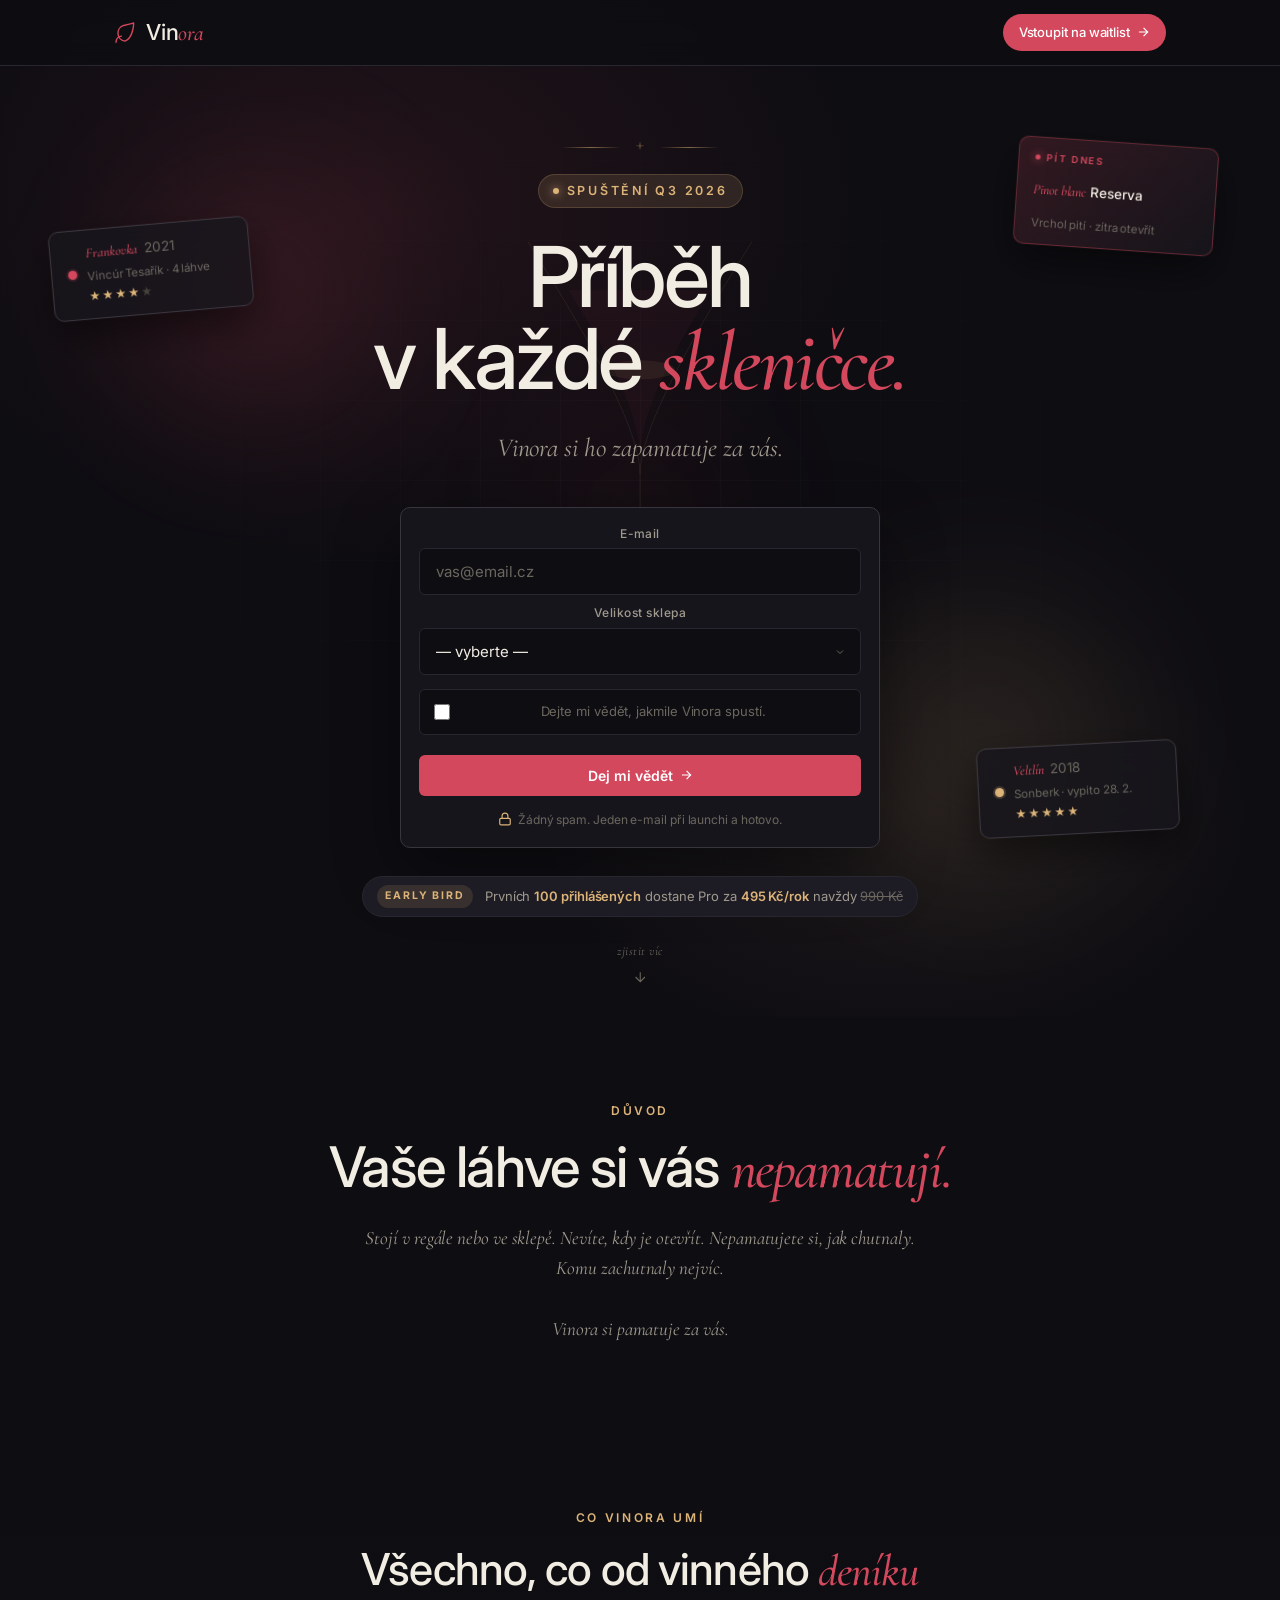
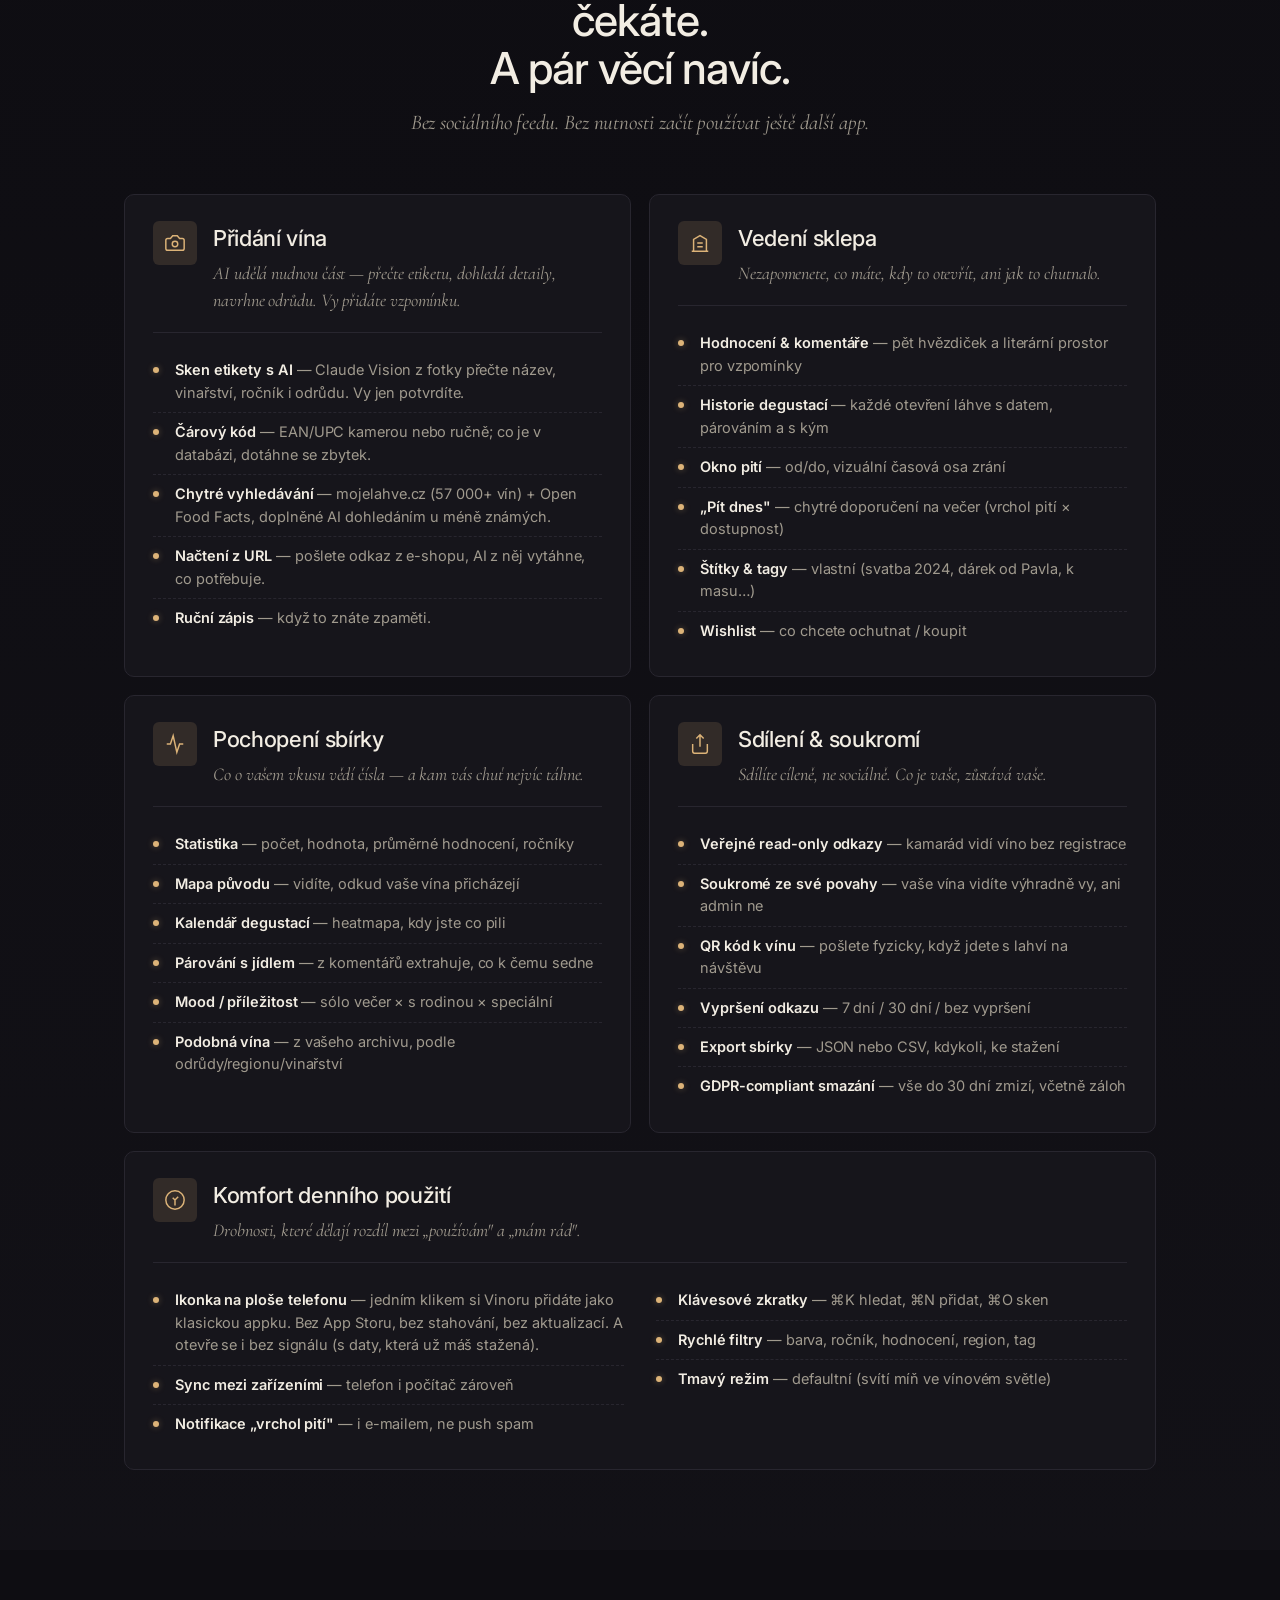
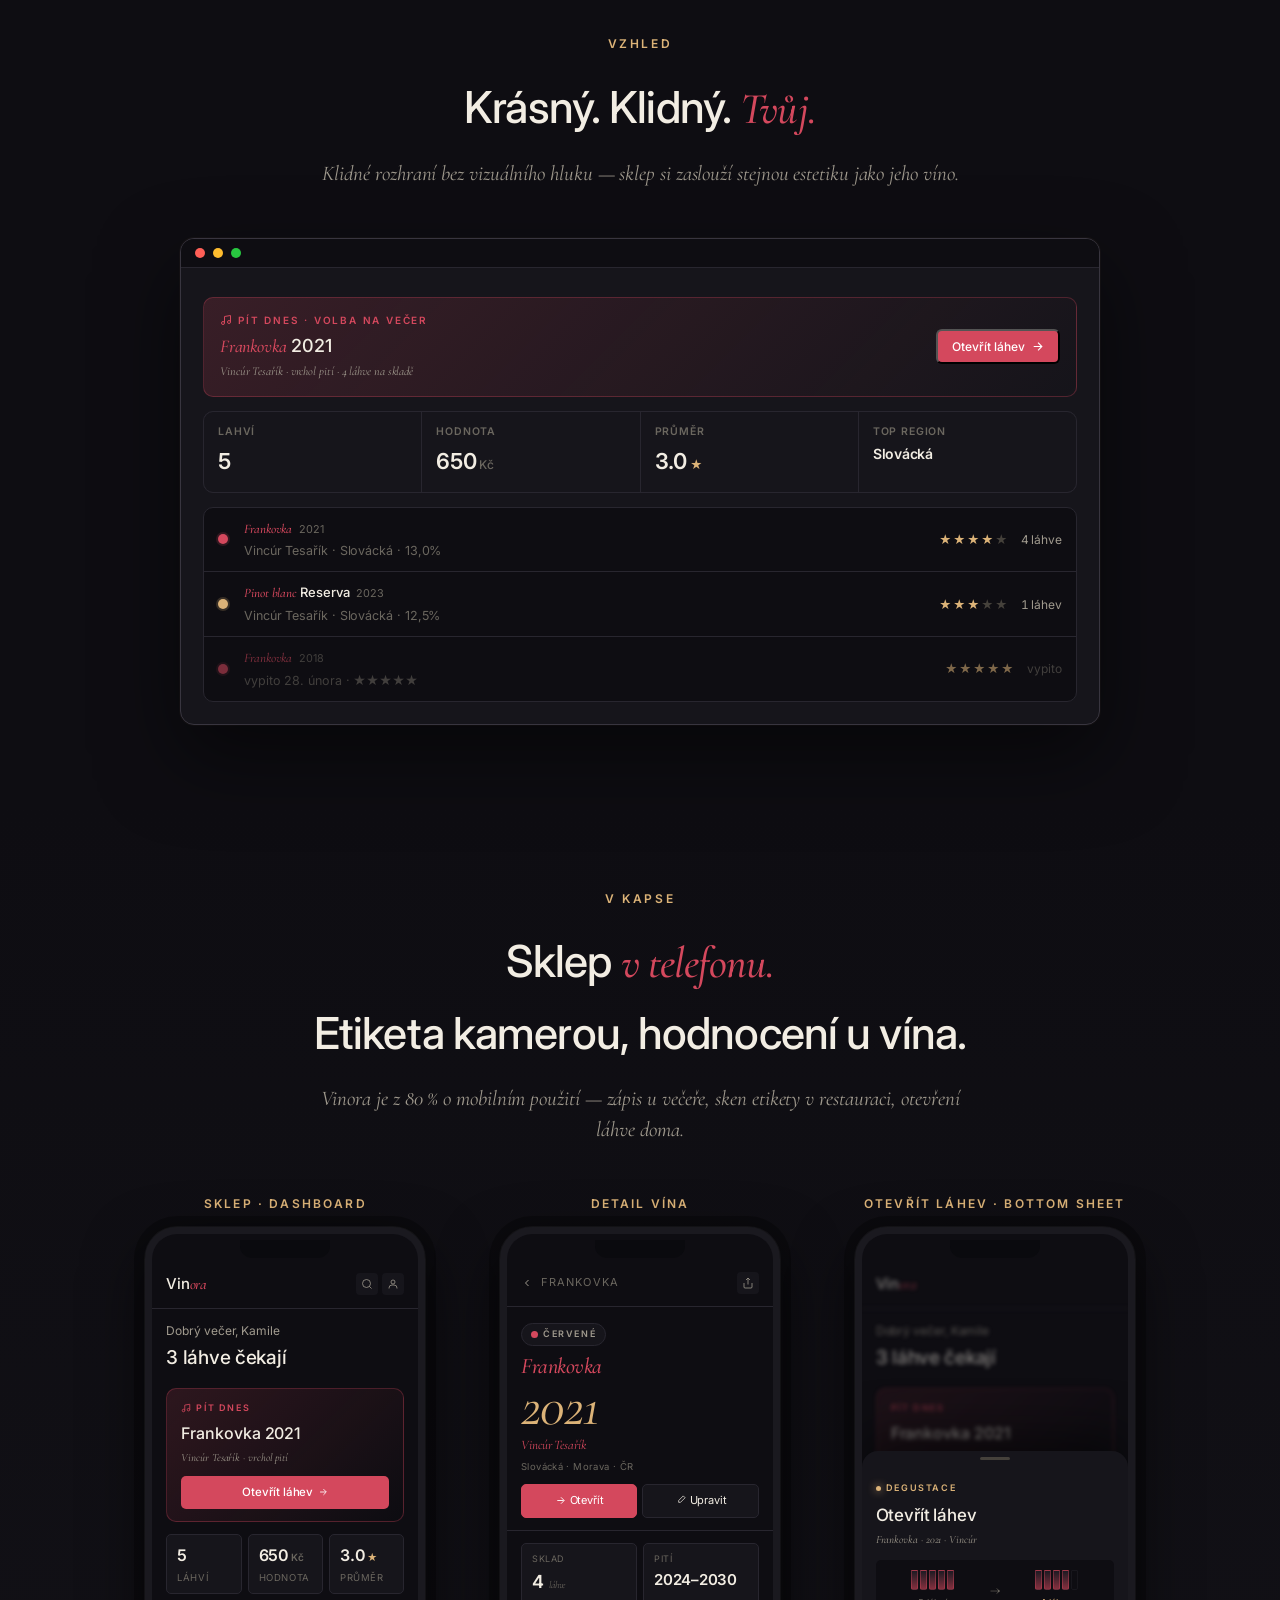
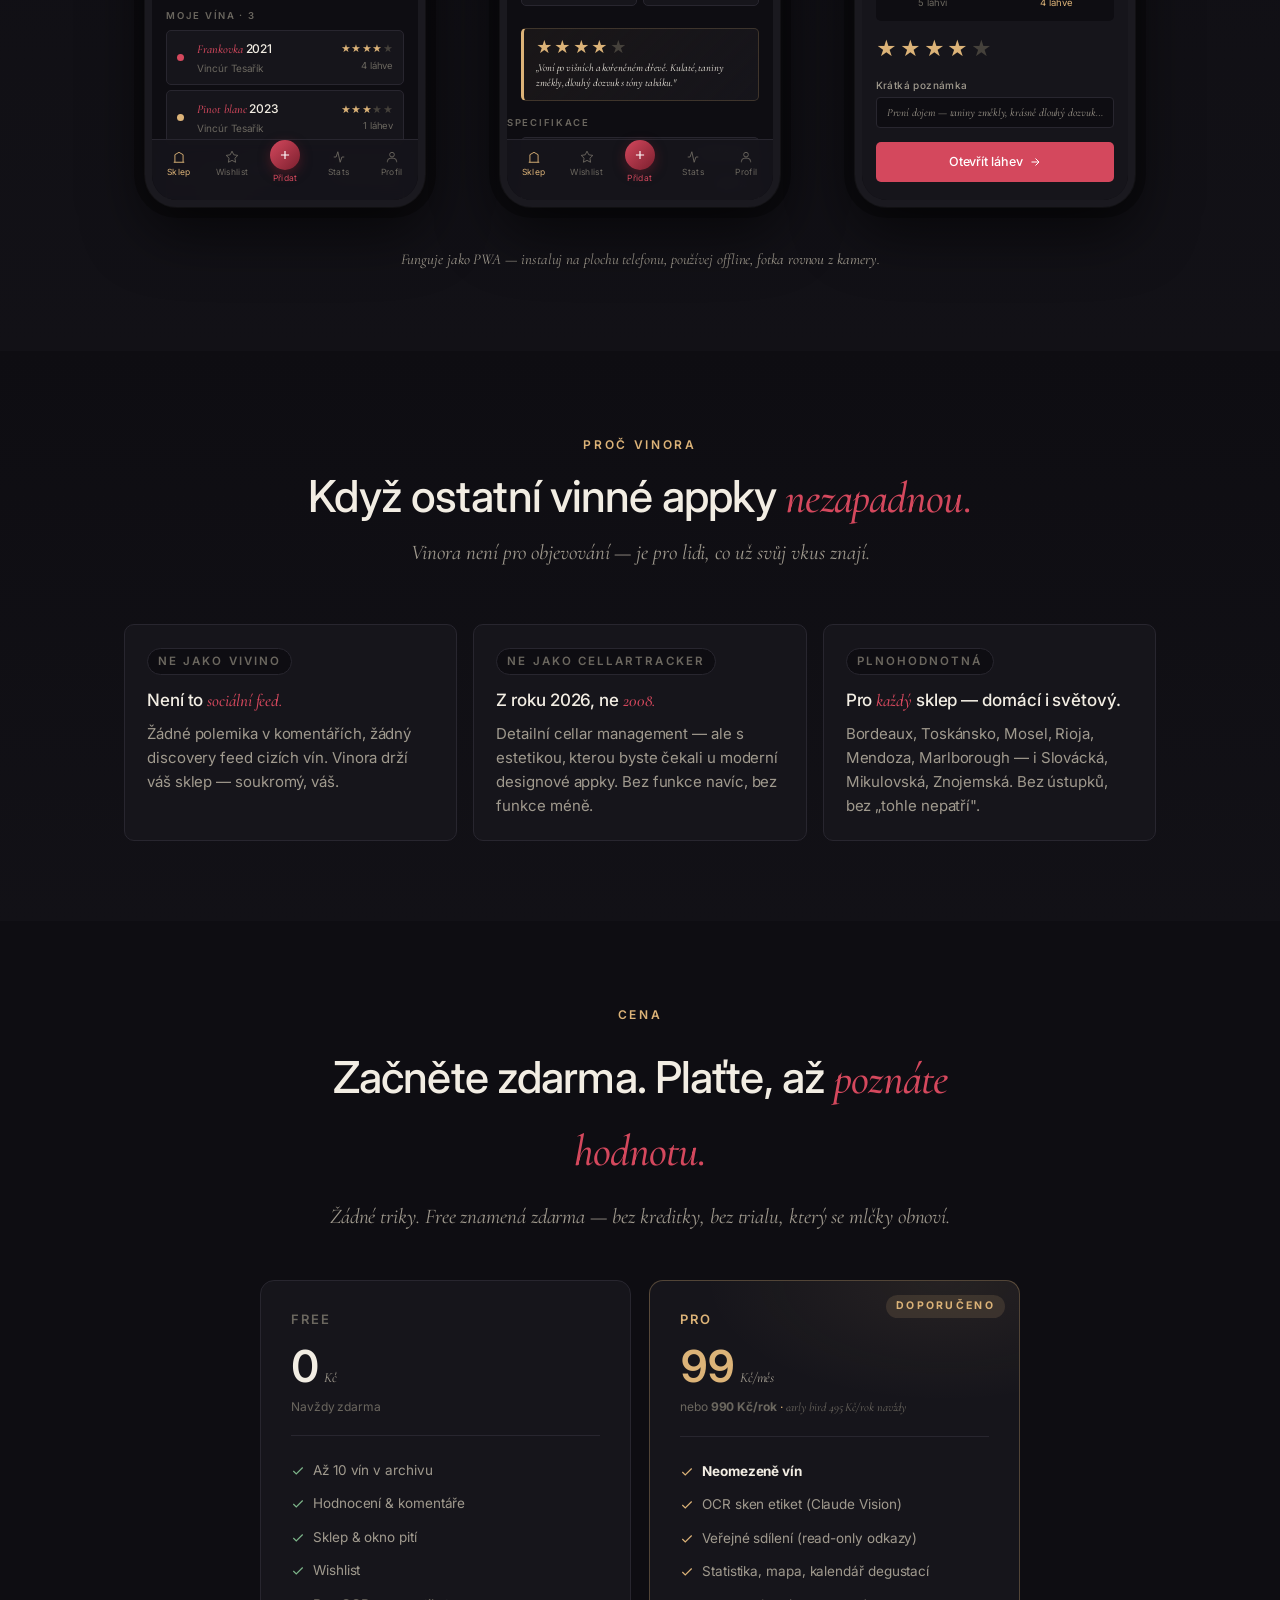
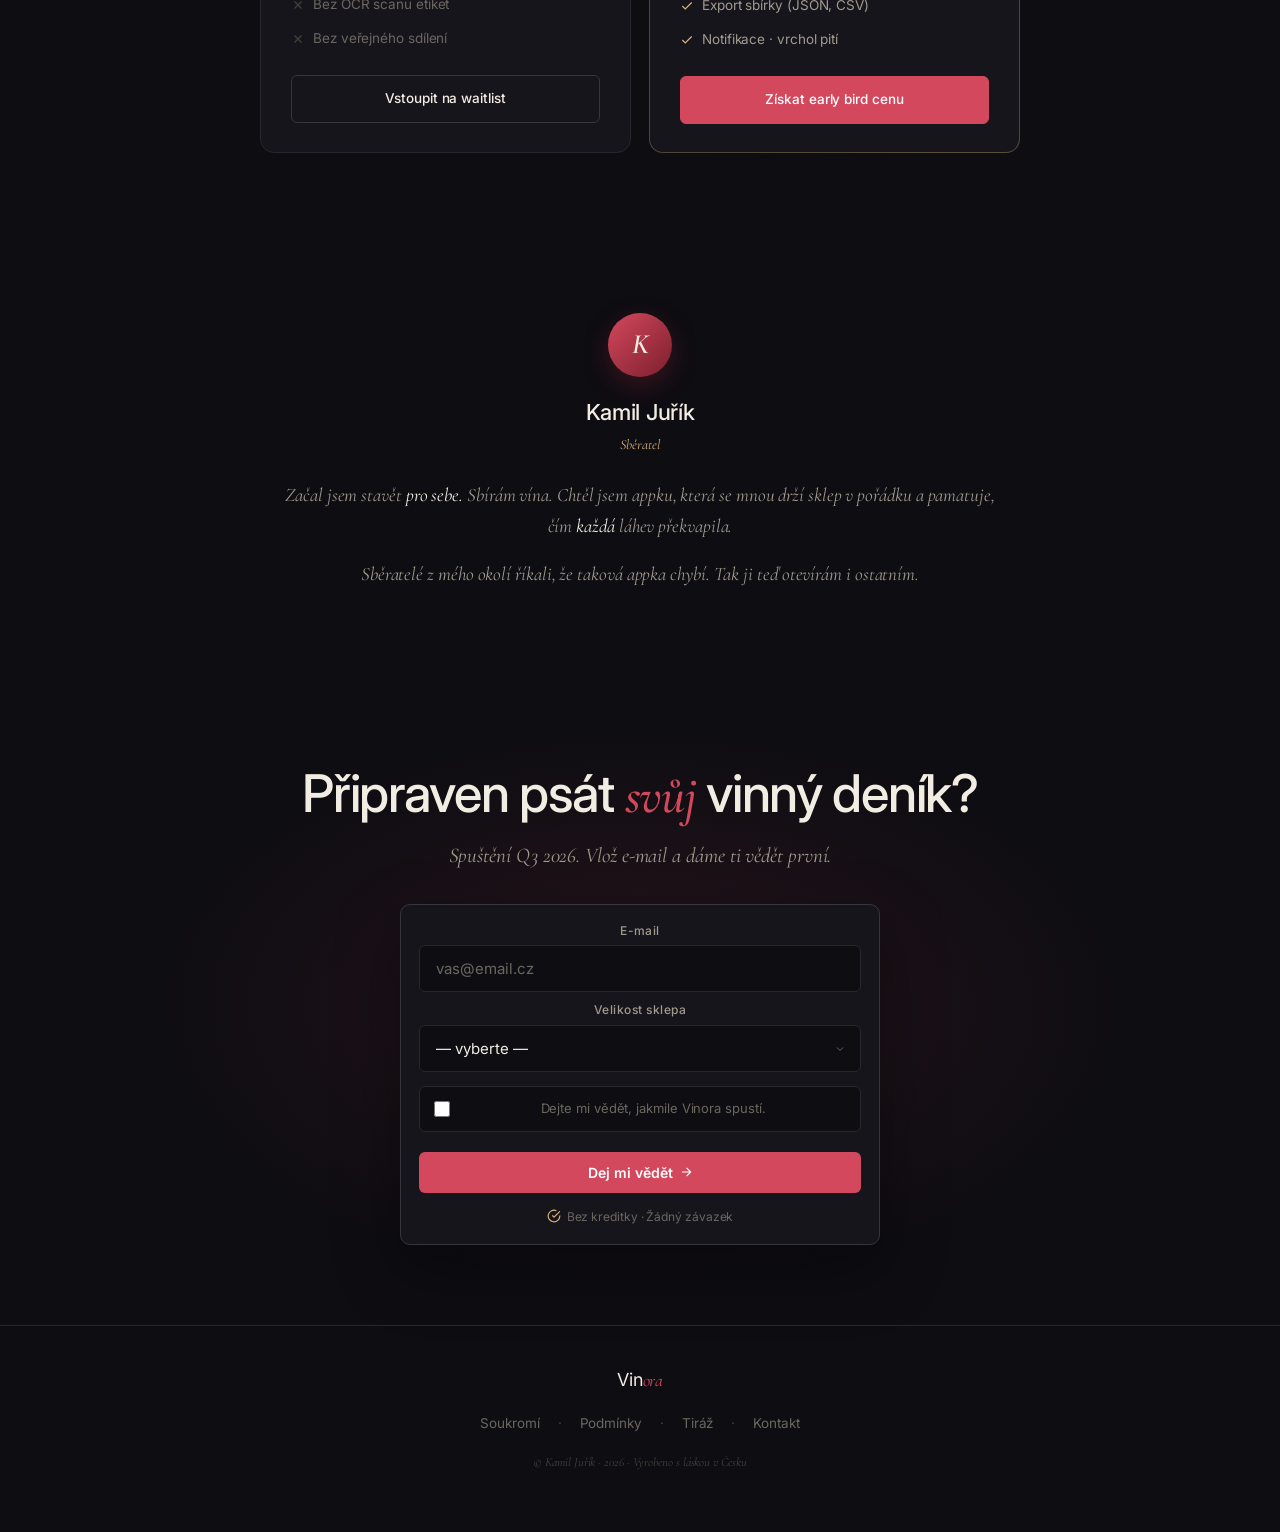
==== commit 5ad515dc: "fix(brand): wrap "Vinora" wordmark in single span so flex gap doesn't split it Flex `gap: 8px` on .b" ====
--- a/index.html
+++ b/index.html
@@ -1891,7 +1891,7 @@
           <path d="M11 21A8 8 0 0 1 9.6 5.4C15.5 4.3 17 3.7 19.5 3 19.5 3 19.5 17.5 11 21z"/>
           <path d="M2 22c0-3 2-5.5 5.4-6"/>
         </svg>
-        Vin<em>ora</em>
+        <span class="brand-word">Vin<em>ora</em></span>
       </a>
       <a href="#waitlist" class="nav-cta">
         Vstoupit na waitlist
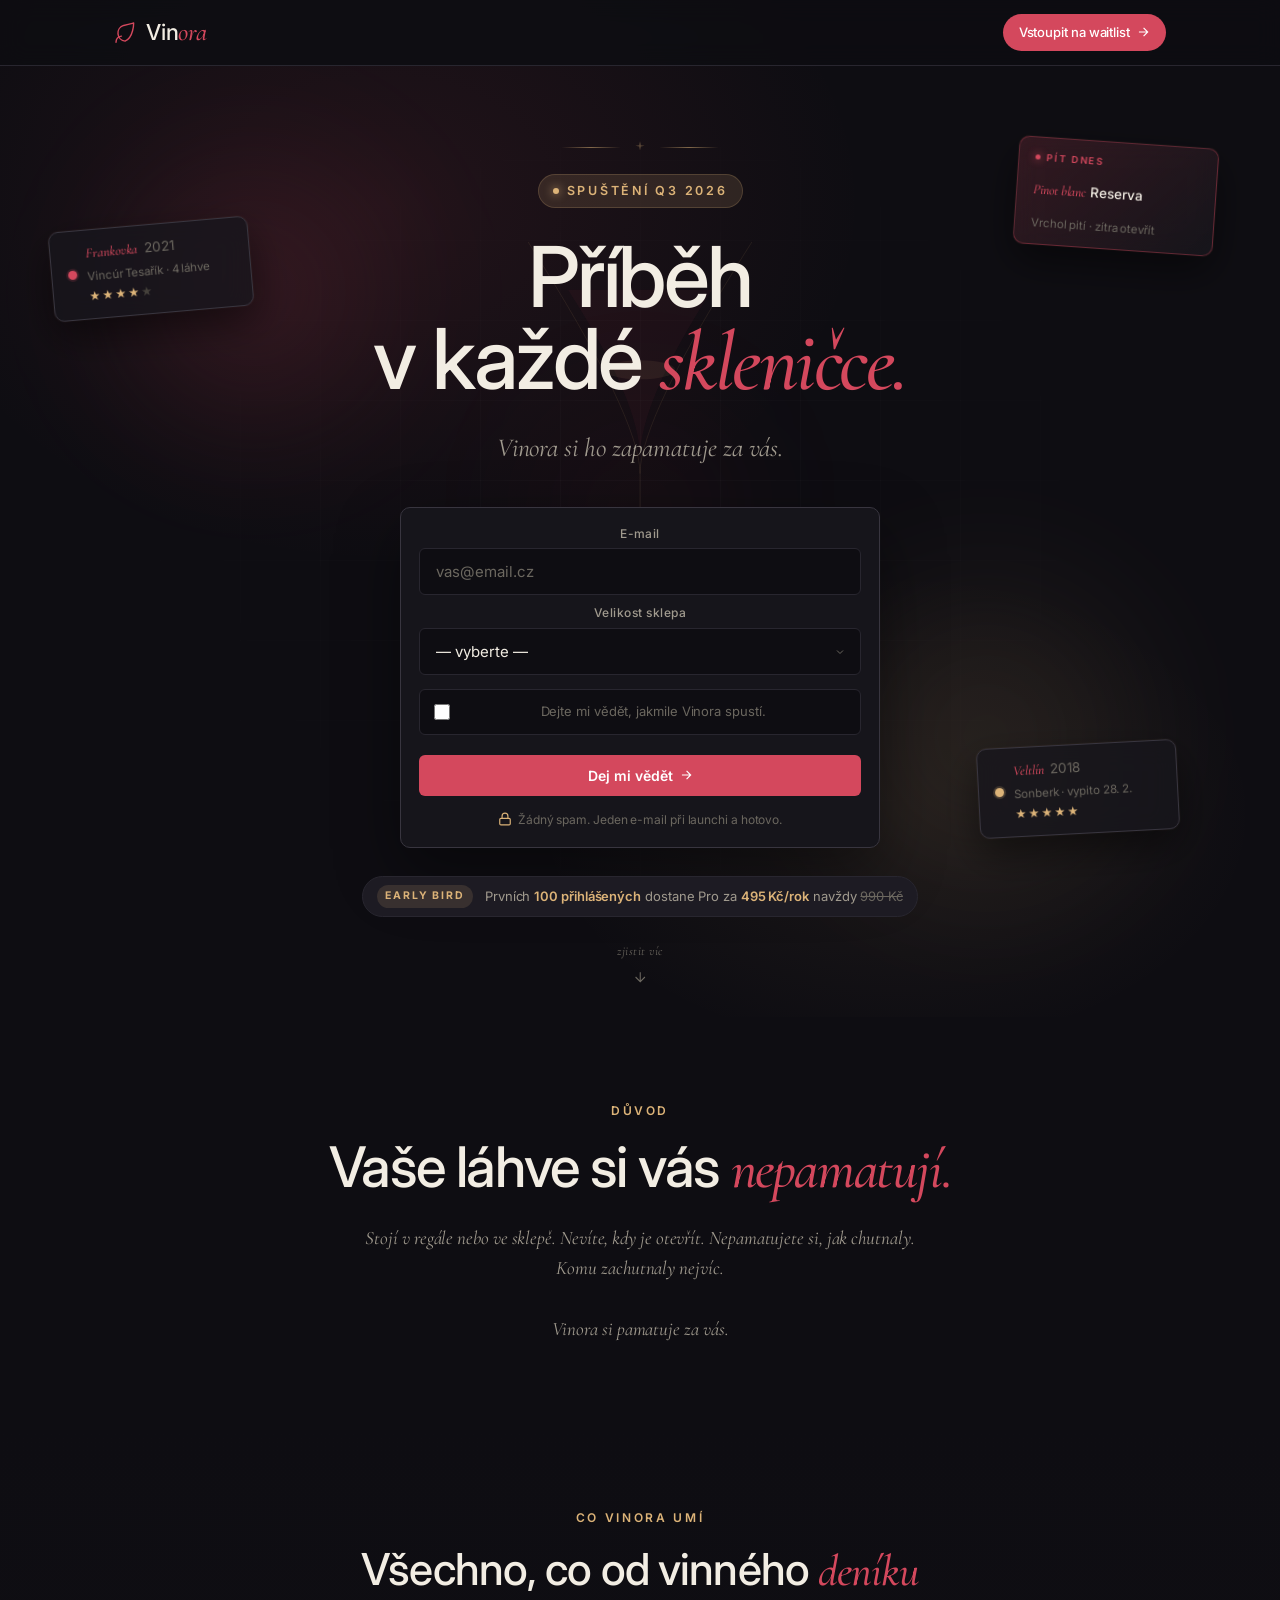
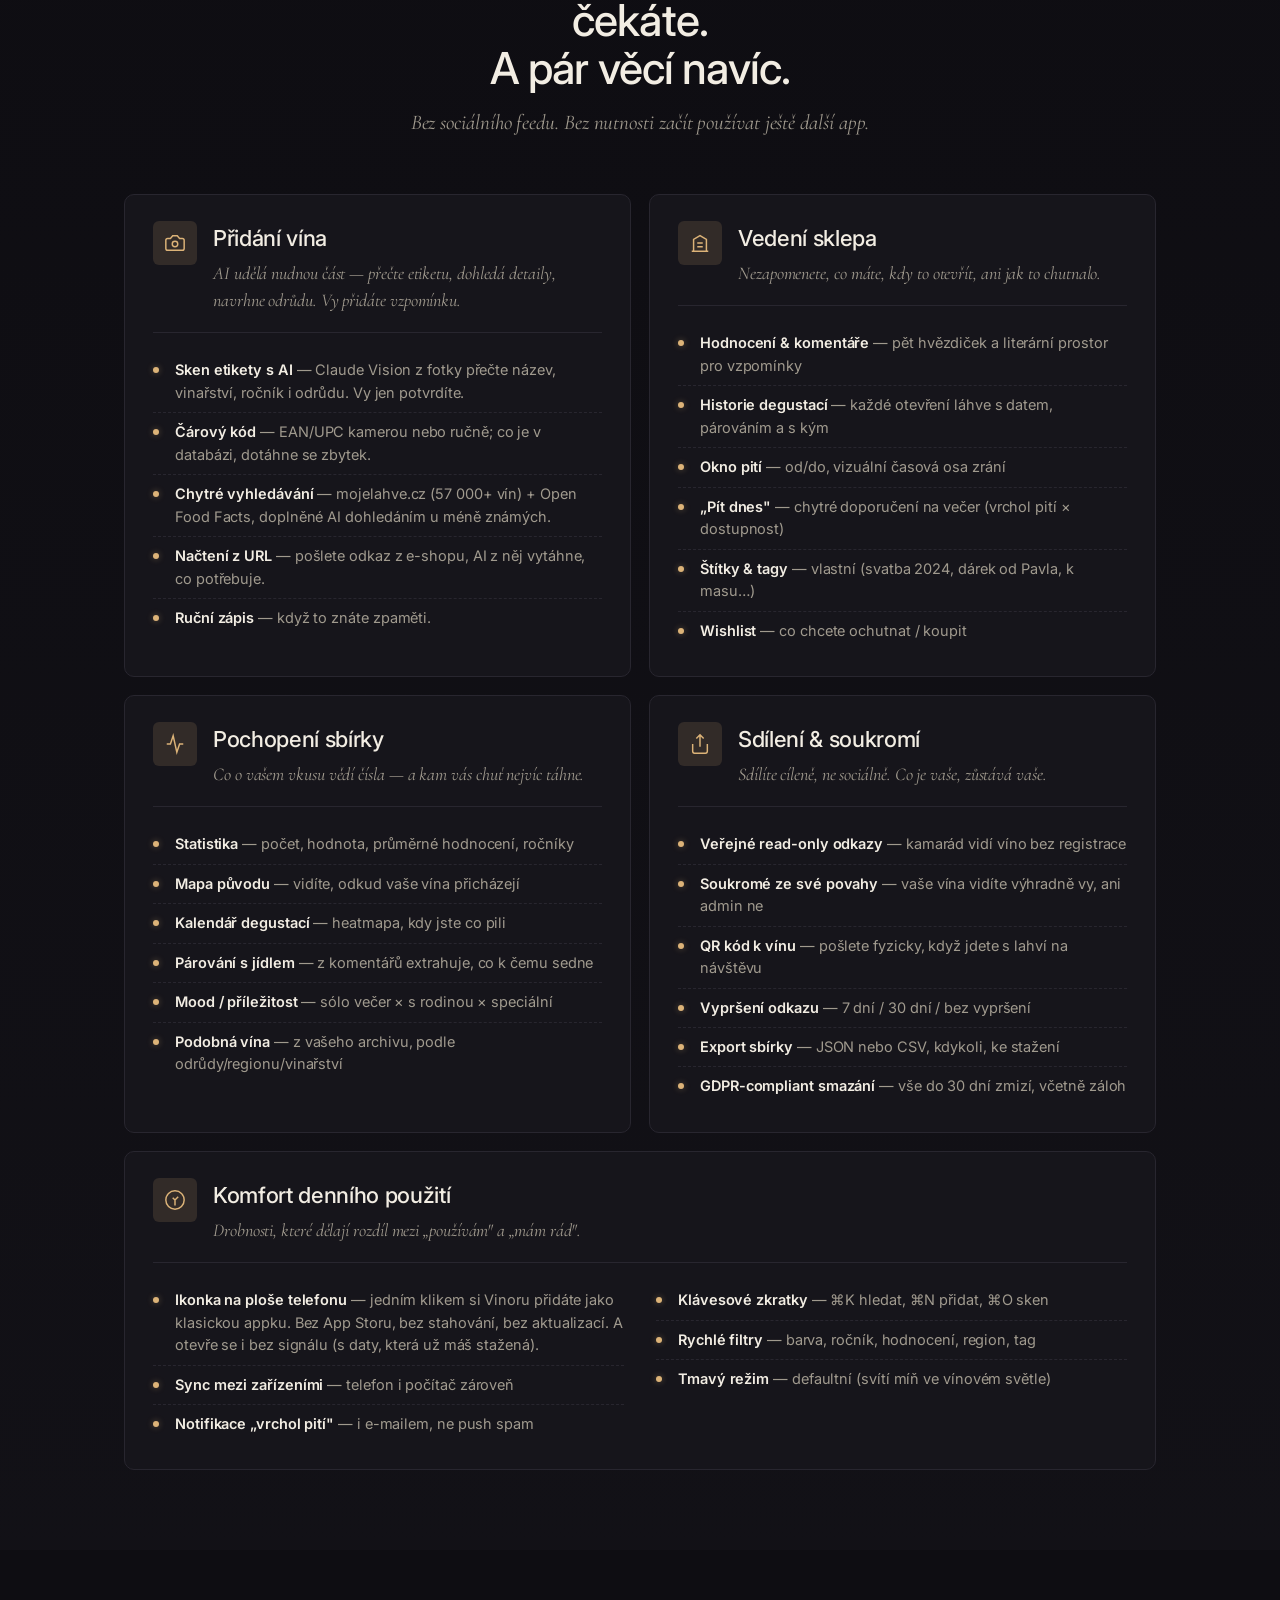
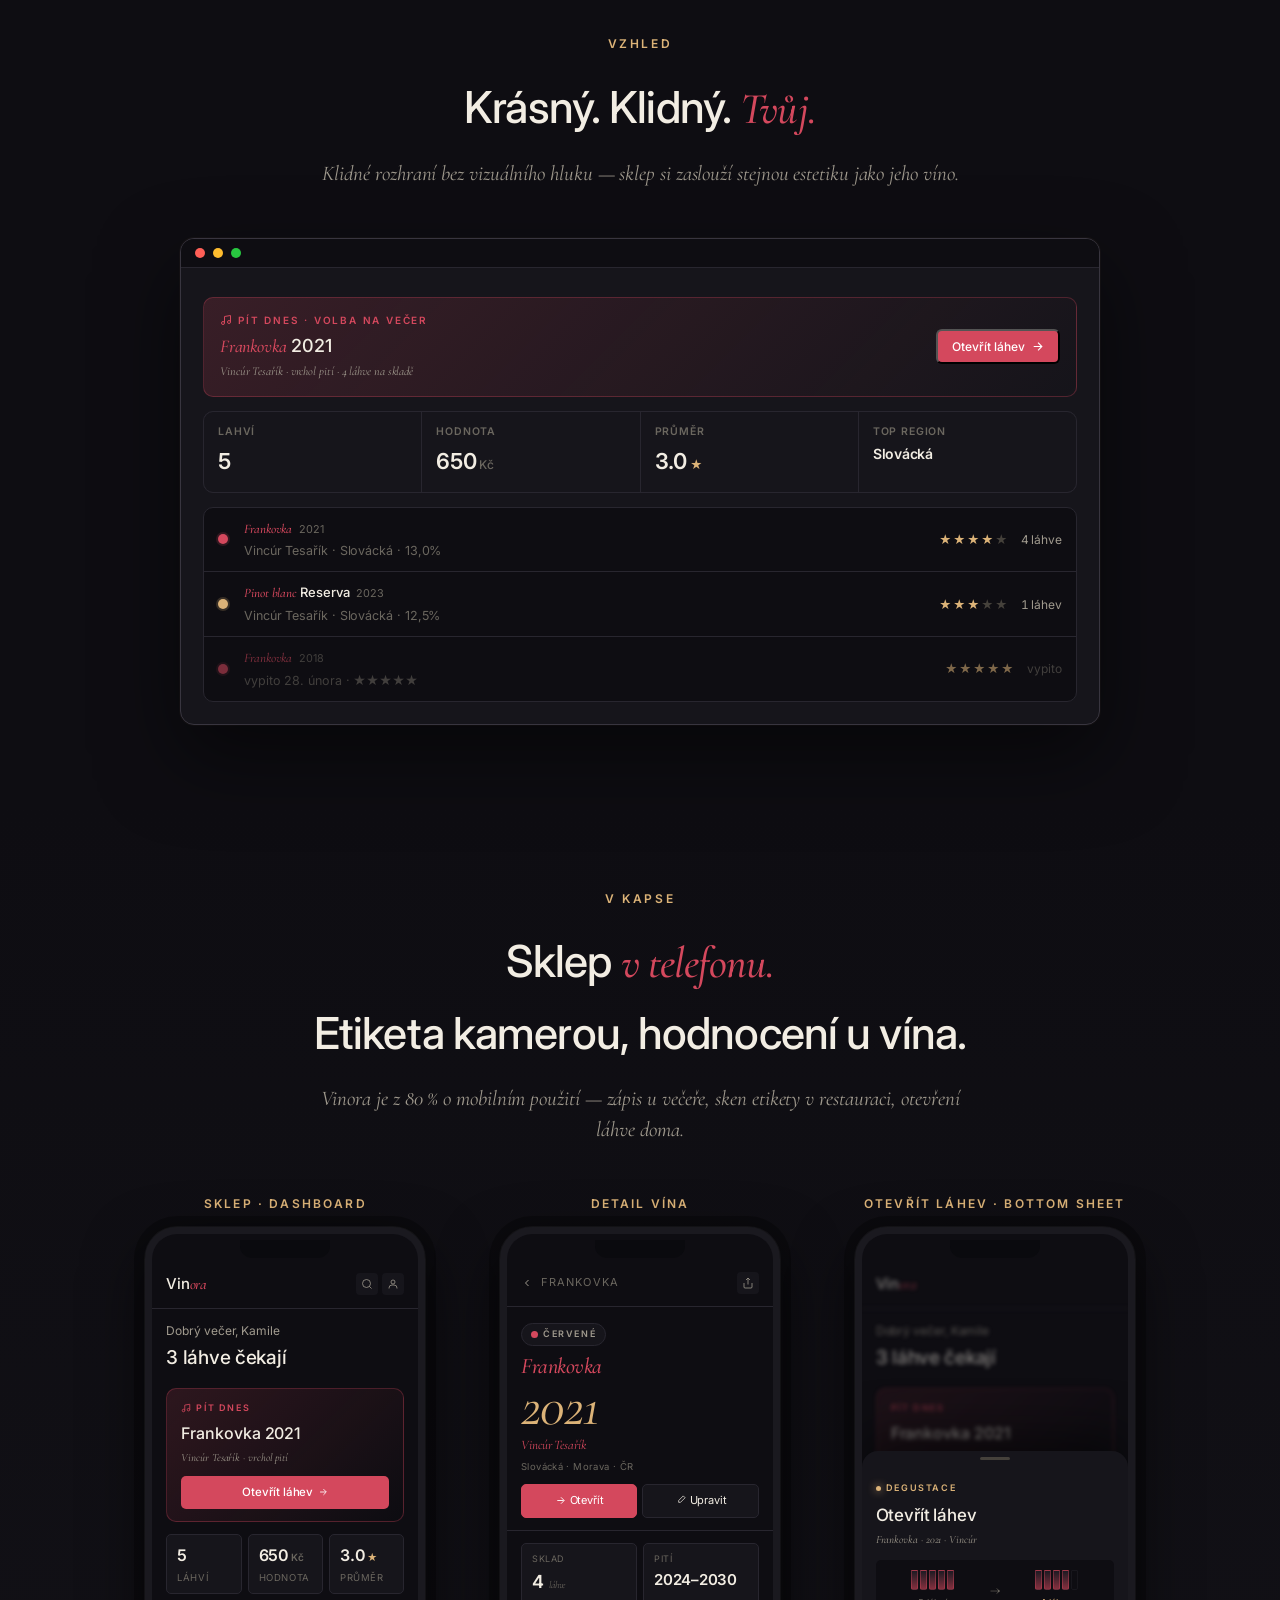
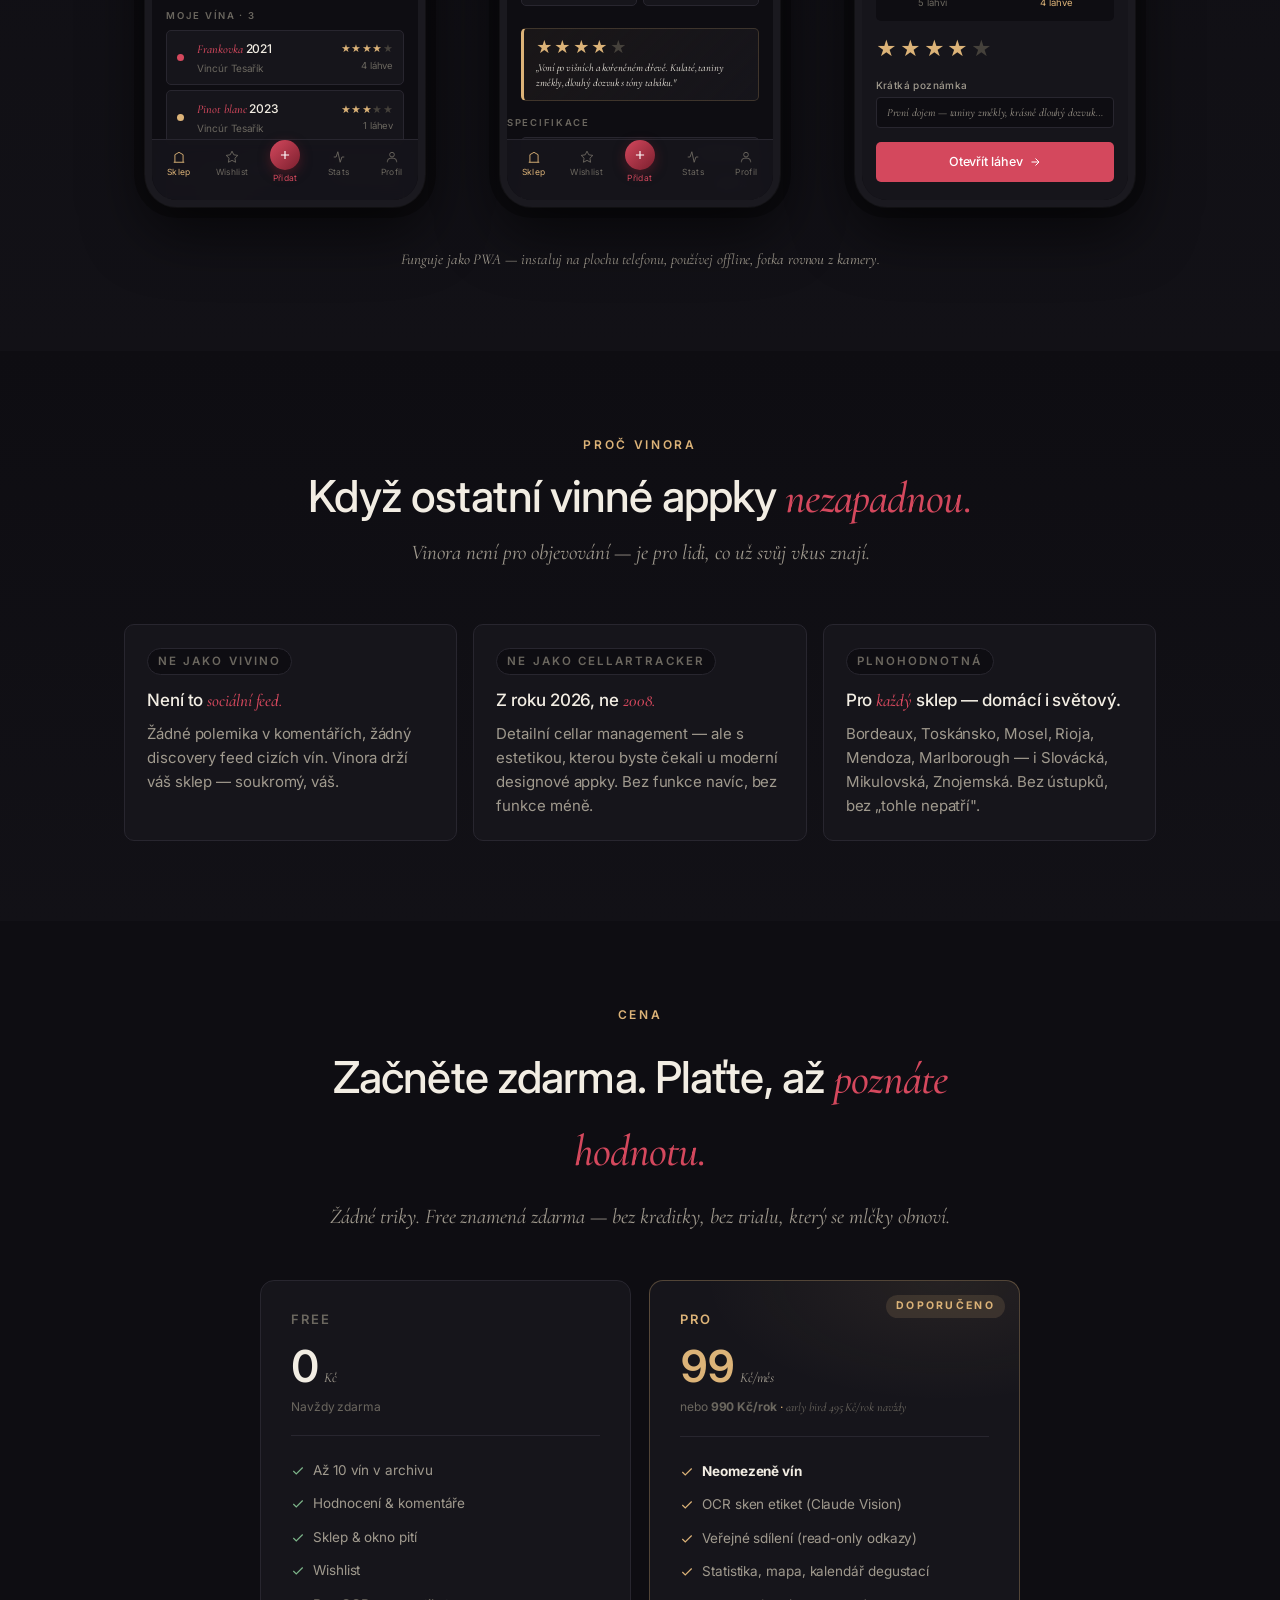
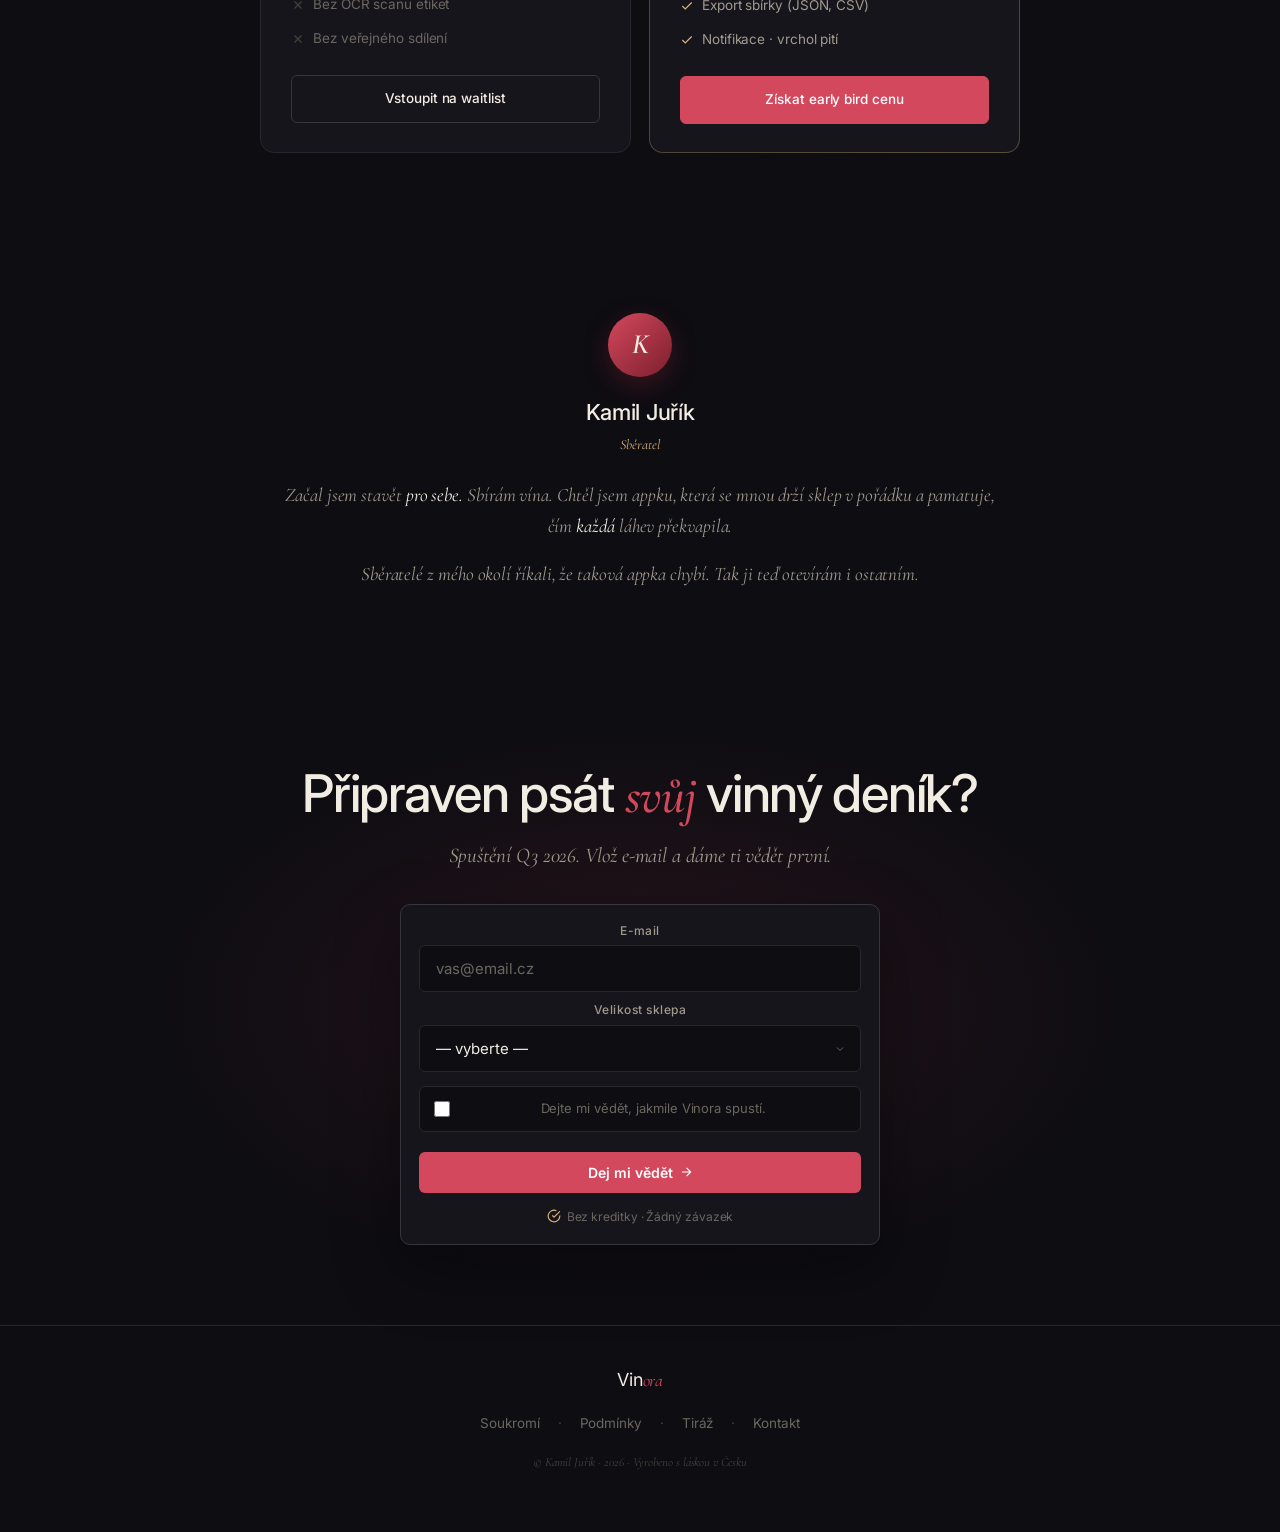
==== commit b2b7eed2: "brand(landing): bump italic "ora" to 1.15em for better optical balance Cormorant Garamond italic has" ====
--- a/index.html
+++ b/index.html
@@ -106,7 +106,7 @@
       color: var(--text);
       text-decoration: none;
     }
-    .brand em { font-family: var(--serif-italic); font-style: italic; color: var(--wine); font-weight: 500; }
+    .brand em { font-family: var(--serif-italic); font-style: italic; color: var(--wine); font-weight: 500; font-size: 1.15em; }
     .brand-leaf {
       width: 1.1em;
       height: 1.1em;
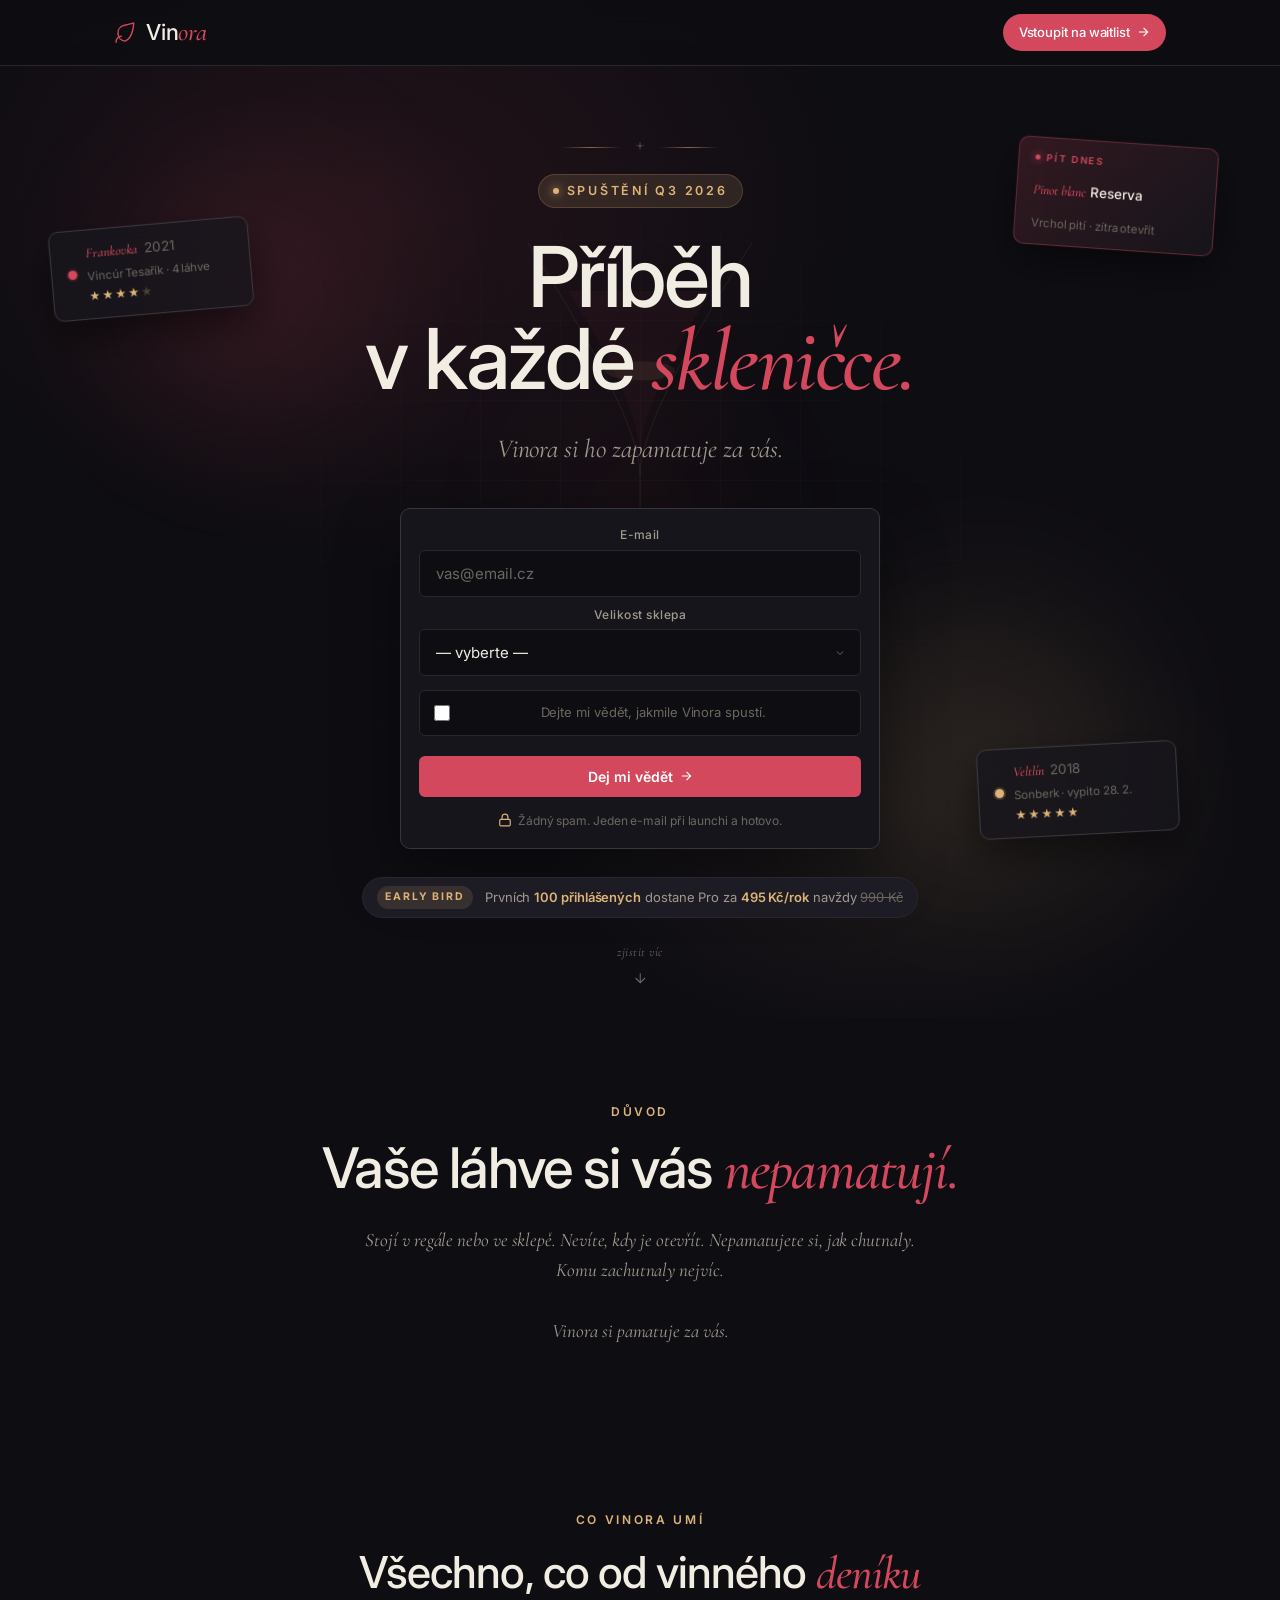
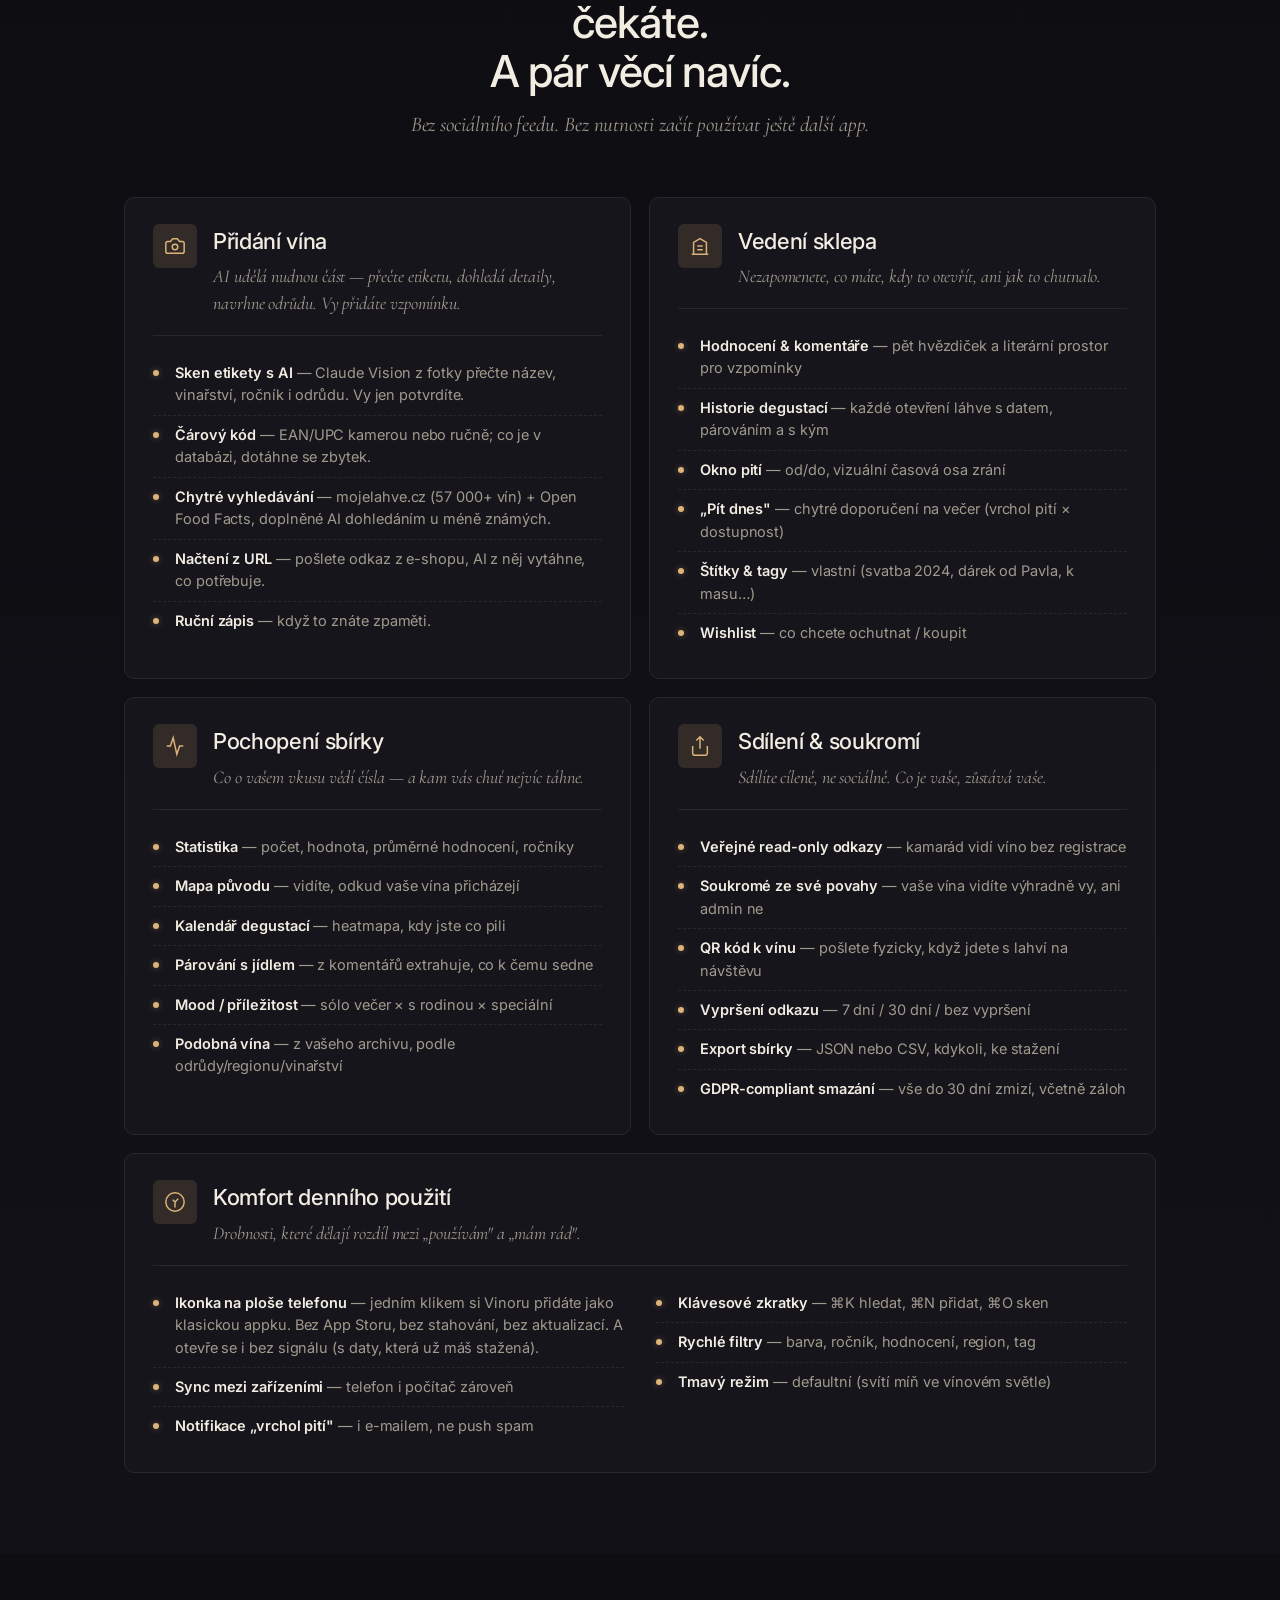
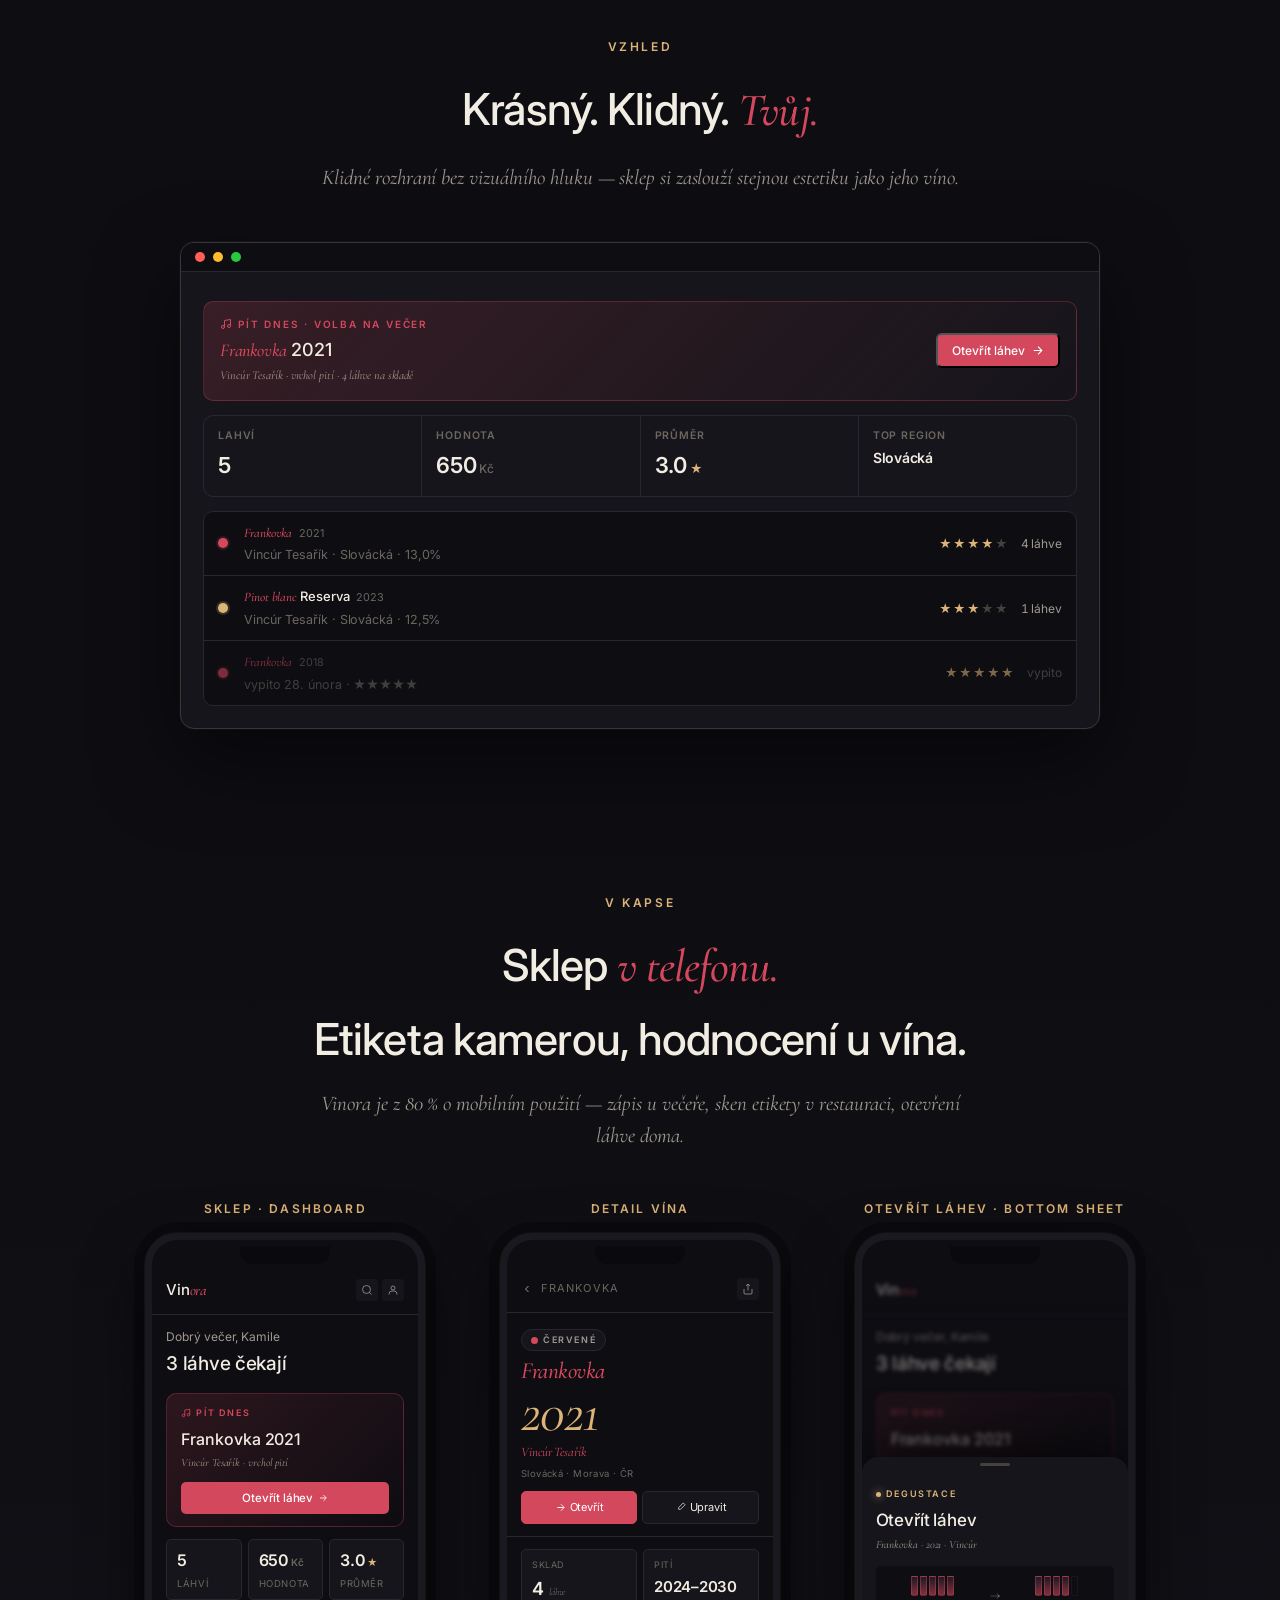
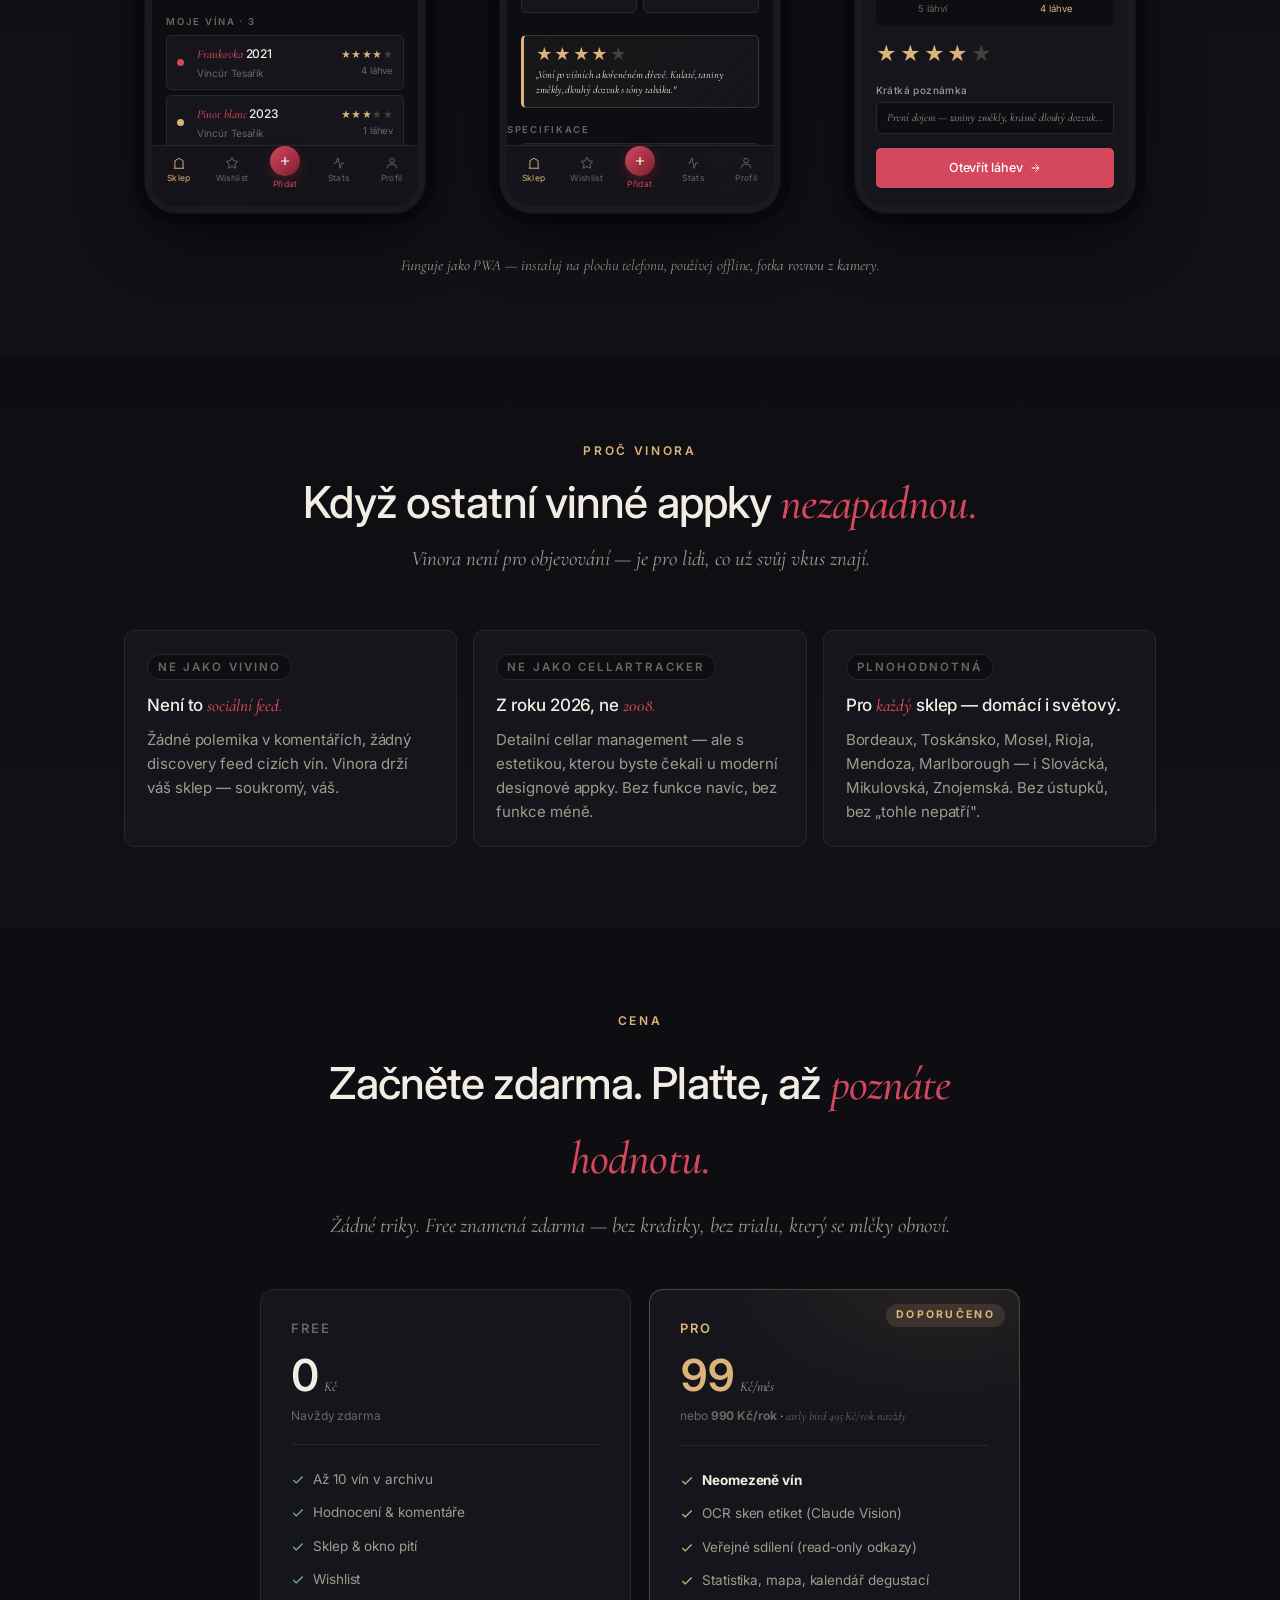
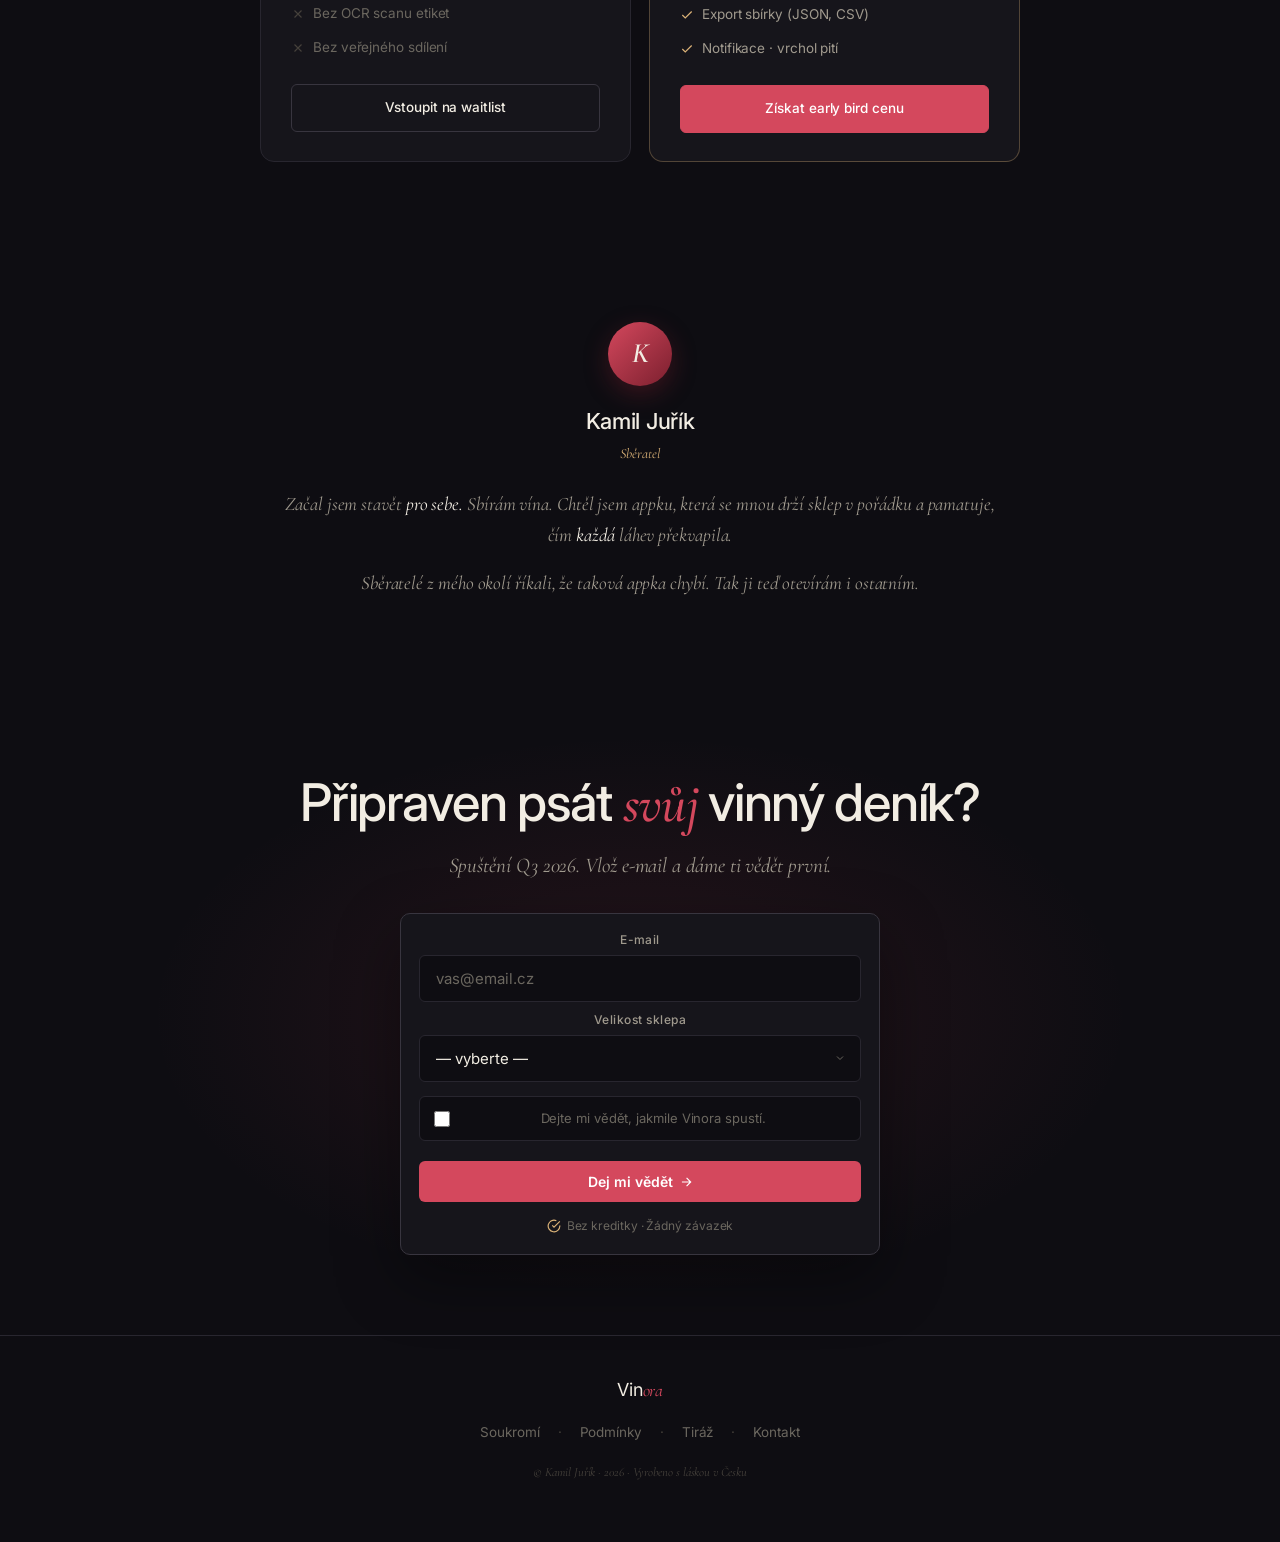
==== commit 65def508: "type(landing): bump italic em words in headings to 1.05em Cormorant Garamond italic looked optically" ====
--- a/index.html
+++ b/index.html
@@ -417,6 +417,7 @@
       font-style: italic;
       color: var(--wine);
       font-weight: 500;
+      font-size: 1.05em;
     }
 
     .hero-lead {
@@ -696,6 +697,7 @@
       font-style: italic;
       color: var(--wine);
       font-weight: 500;
+      font-size: 1.05em;
     }
     .problem-text {
       font-family: var(--serif-italic);
@@ -728,6 +730,7 @@
       font-style: italic;
       color: var(--wine);
       font-weight: 500;
+      font-size: 1.05em;
     }
     .features-head p {
       font-family: var(--serif-italic);
@@ -888,6 +891,7 @@
       font-style: italic;
       color: var(--wine);
       font-weight: 500;
+      font-size: 1.05em;
     }
     .showcase-head p {
       font-family: var(--serif-italic);
@@ -1312,7 +1316,7 @@
       letter-spacing: -0.02em;
       line-height: 1;
     }
-    .ph-detail-h h2 em { font-family: var(--serif-italic); font-style: italic; color: var(--wine); }
+    .ph-detail-h h2 em { font-family: var(--serif-italic); font-style: italic; color: var(--wine); font-size: 1.05em; }
     .ph-vintage {
       font-family: var(--serif-italic);
       font-style: italic;
@@ -1632,7 +1636,7 @@
       letter-spacing: -0.02em;
       margin-bottom: 14px;
     }
-    .pricing-head h2 em { font-family: var(--serif-italic); font-style: italic; color: var(--wine); font-weight: 500; }
+    .pricing-head h2 em { font-family: var(--serif-italic); font-style: italic; color: var(--wine); font-weight: 500; font-size: 1.05em; }
     .pricing-head p { font-family: var(--serif-italic); font-style: italic; color: var(--text-2); font-size: 21px; line-height: 1.5; }
 
     .pricing-grid {
@@ -1813,7 +1817,7 @@
       line-height: 1.05;
       margin-bottom: 16px;
     }
-    .final-cta h2 em { font-family: var(--serif-italic); font-style: italic; color: var(--wine); font-weight: 500; }
+    .final-cta h2 em { font-family: var(--serif-italic); font-style: italic; color: var(--wine); font-weight: 500; font-size: 1.05em; }
     .final-cta-sub {
       font-family: var(--serif-italic);
       font-style: italic;
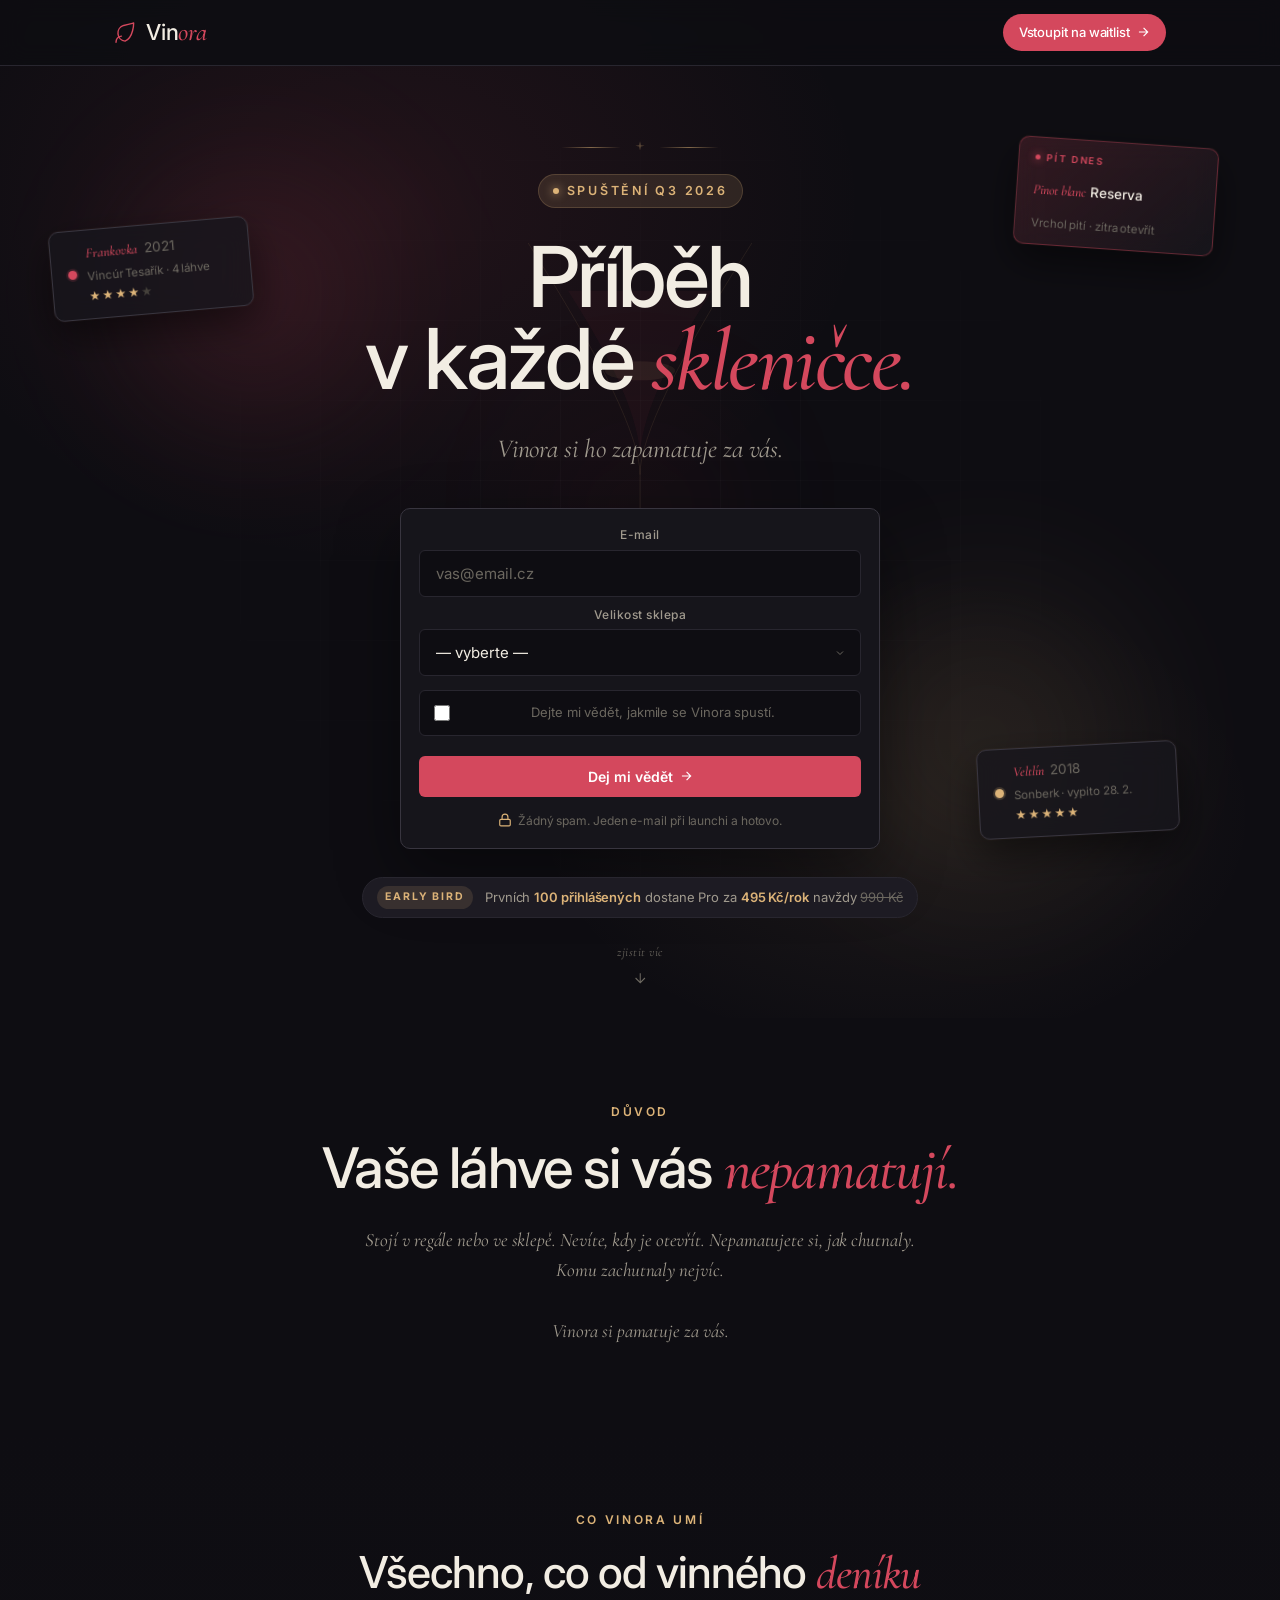
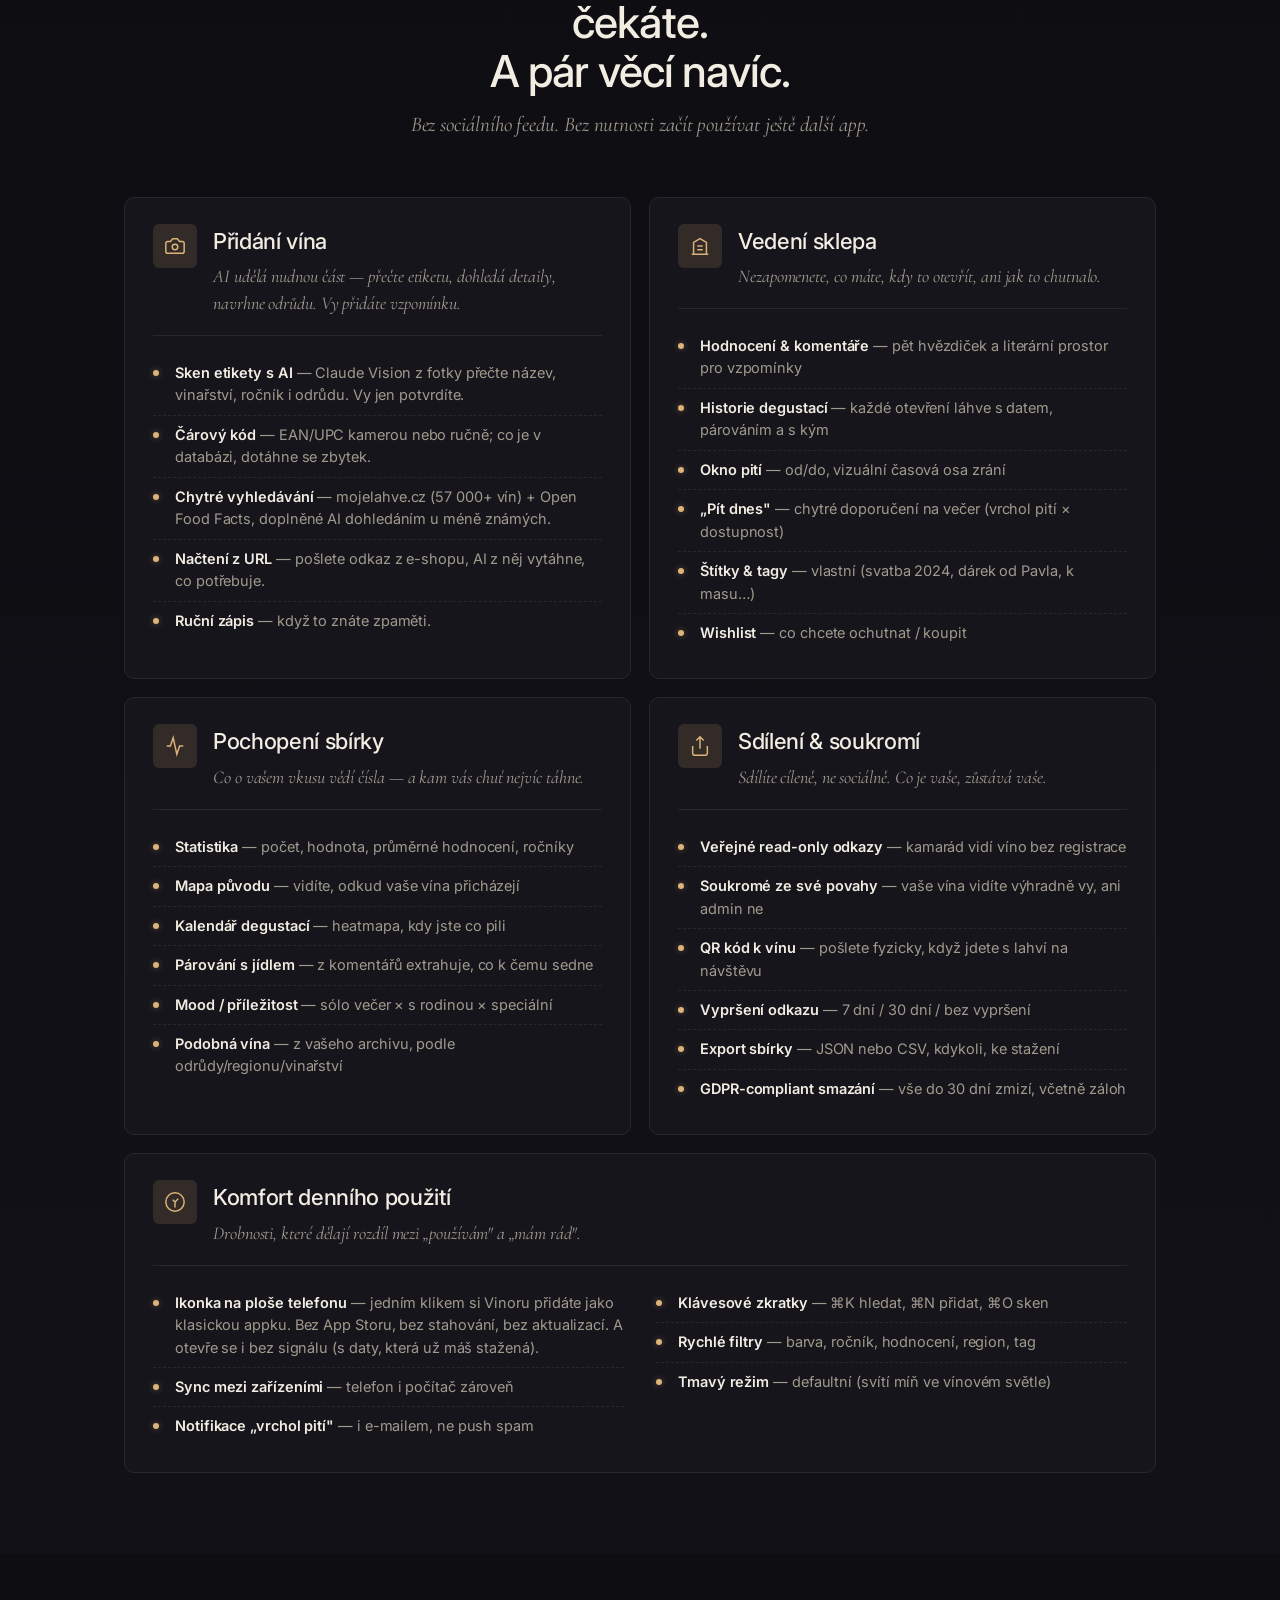
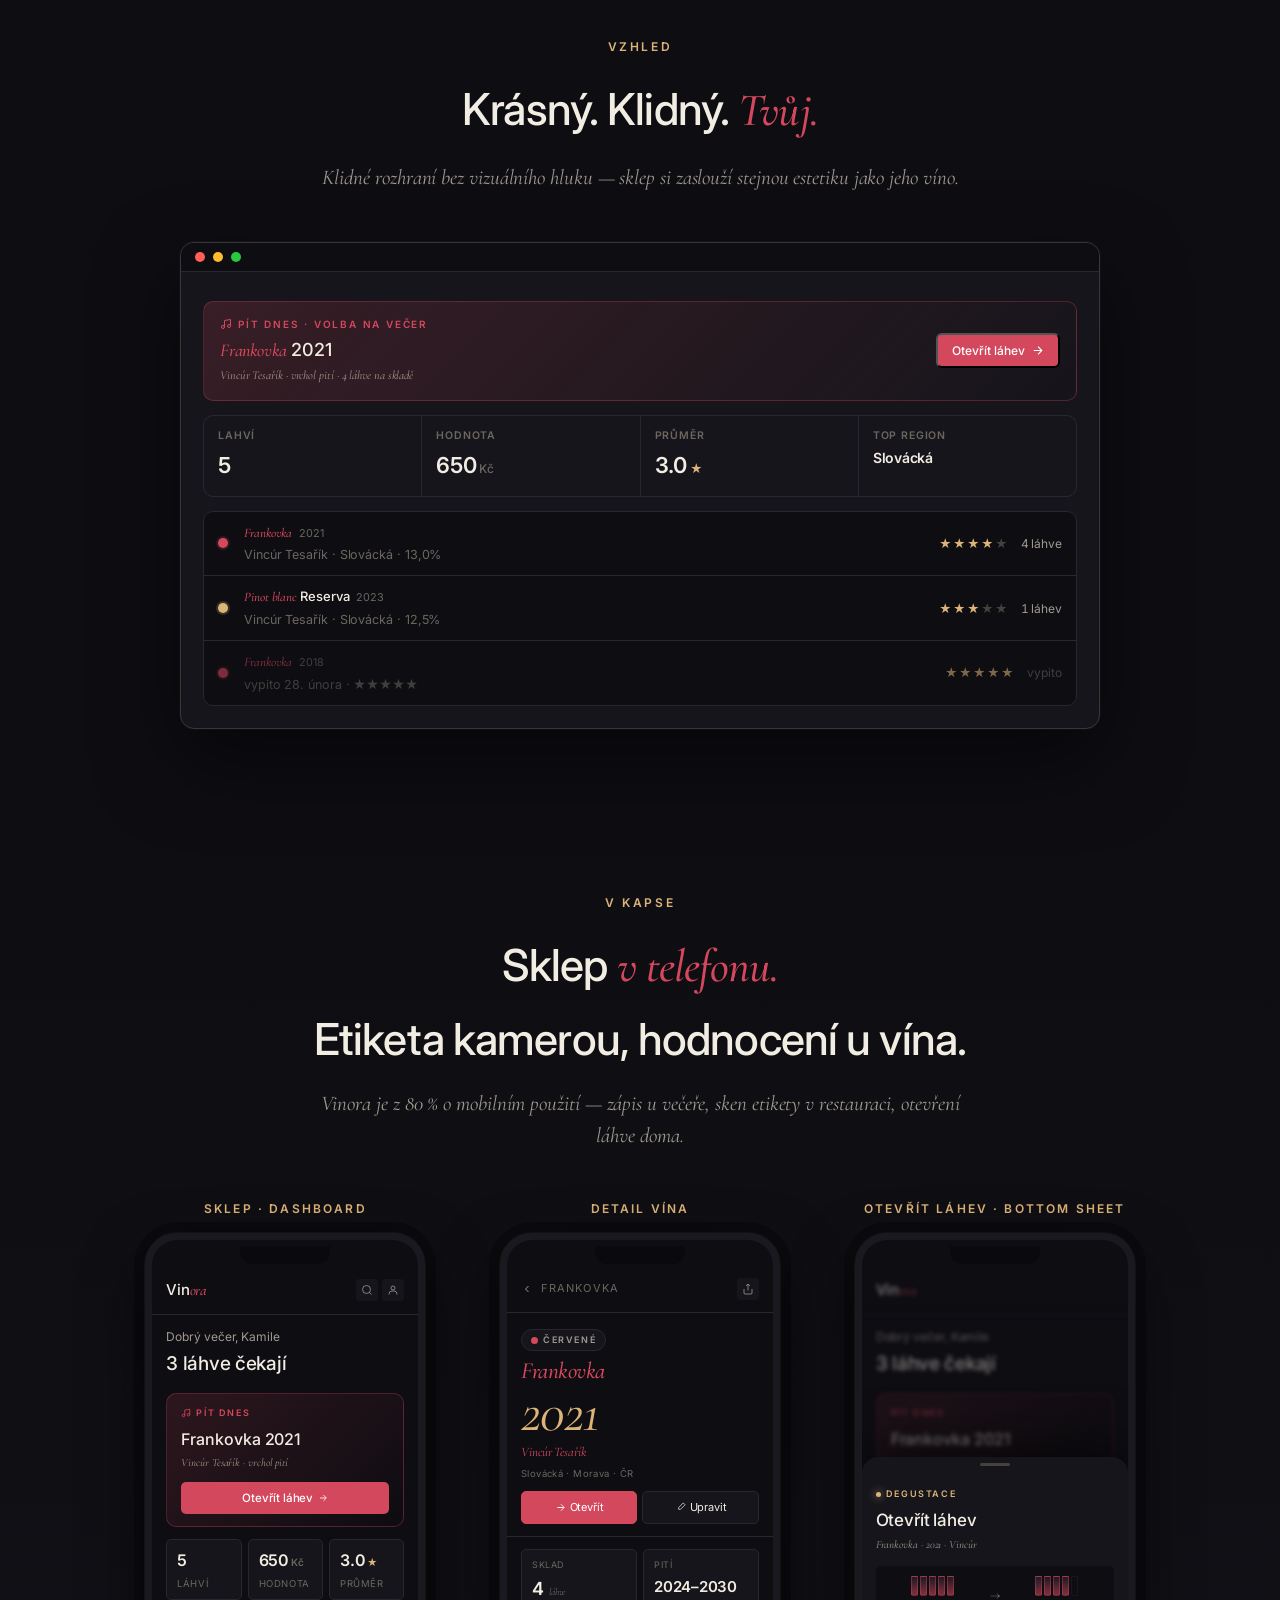
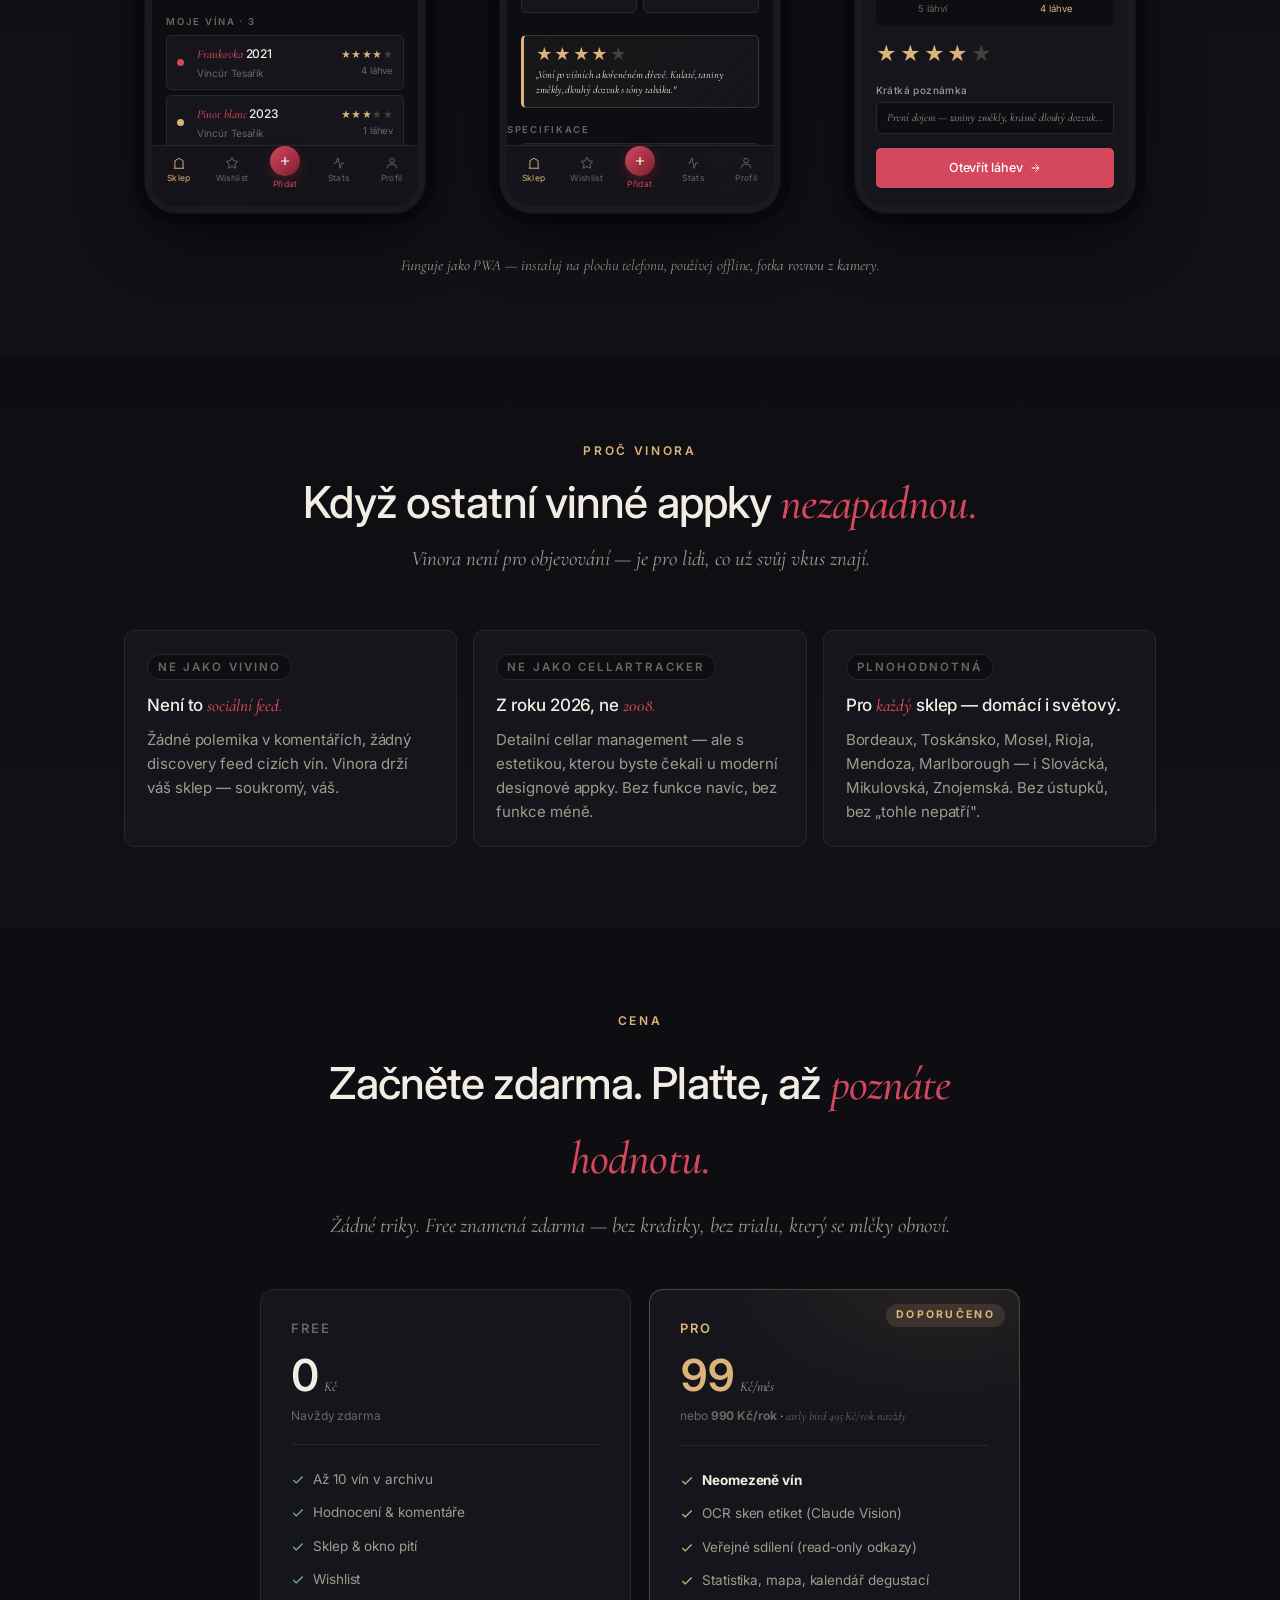
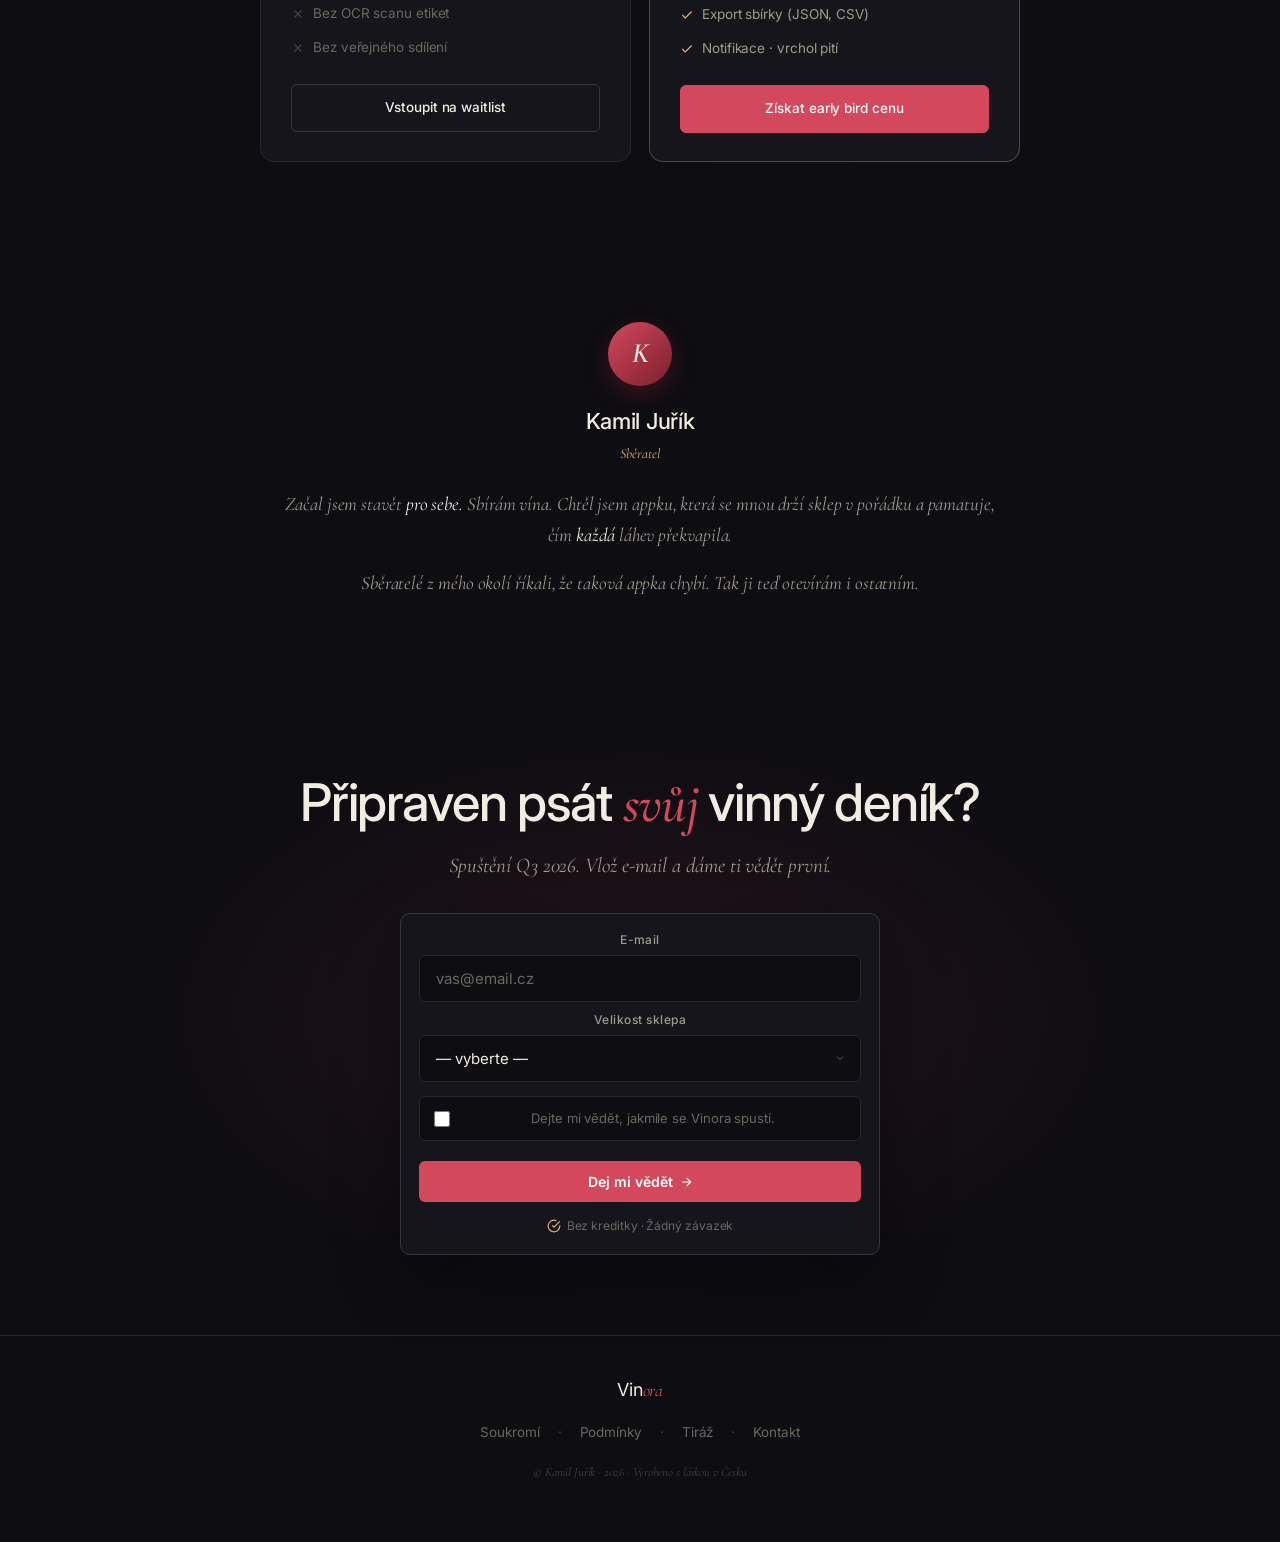
==== commit a42c7b62: "copy(landing): fix Czech reflexive — "jakmile se Vinora spustí" Verb "spustit" needs the reflexive "" ====
--- a/index.html
+++ b/index.html
@@ -2010,7 +2010,7 @@
 
             <label class="vf-consent">
               <input type="checkbox" required>
-              <span>Dejte mi vědět, jakmile Vinora spustí.</span>
+              <span>Dejte mi vědět, jakmile se Vinora spustí.</span>
             </label>
 
             <button type="submit" class="vf-submit">
@@ -2721,7 +2721,7 @@
 
           <label class="vf-consent">
             <input type="checkbox" required>
-            <span>Dejte mi vědět, jakmile Vinora spustí.</span>
+            <span>Dejte mi vědět, jakmile se Vinora spustí.</span>
           </label>
 
           <button type="submit" class="vf-submit">
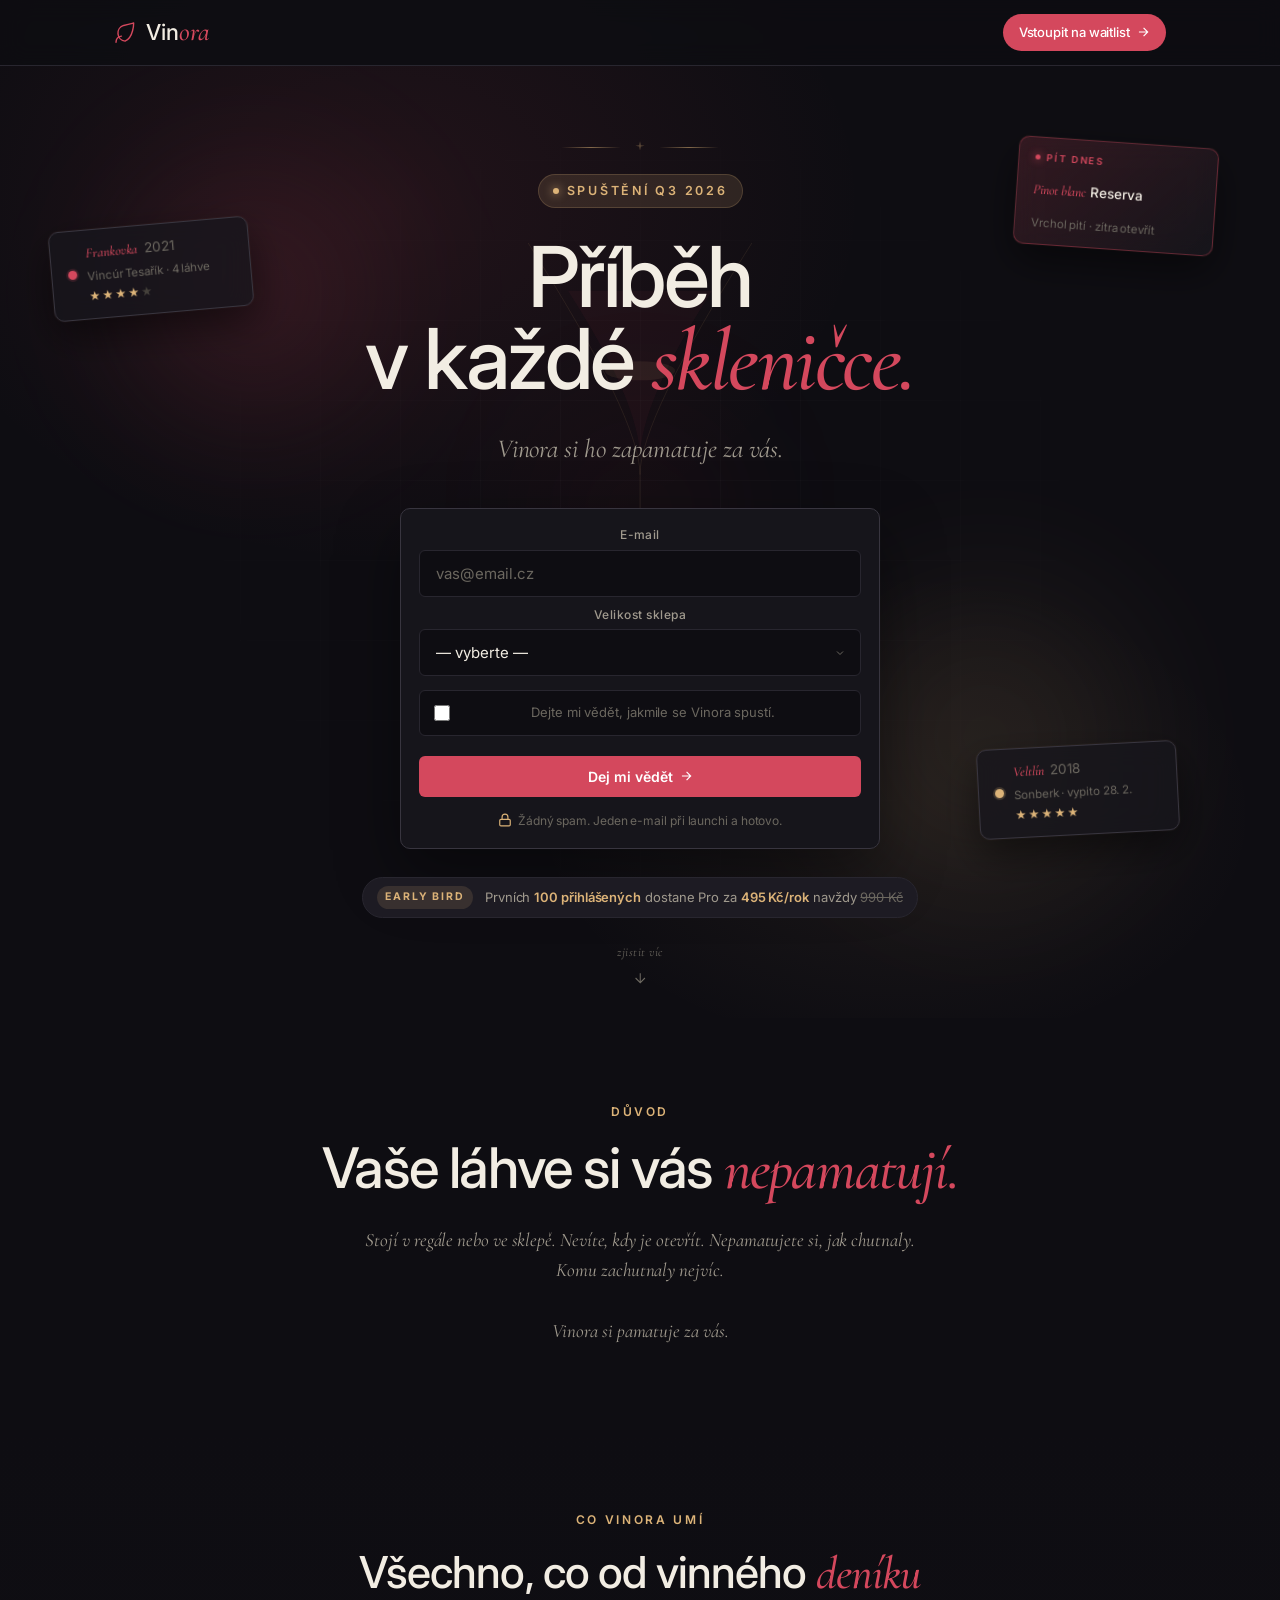
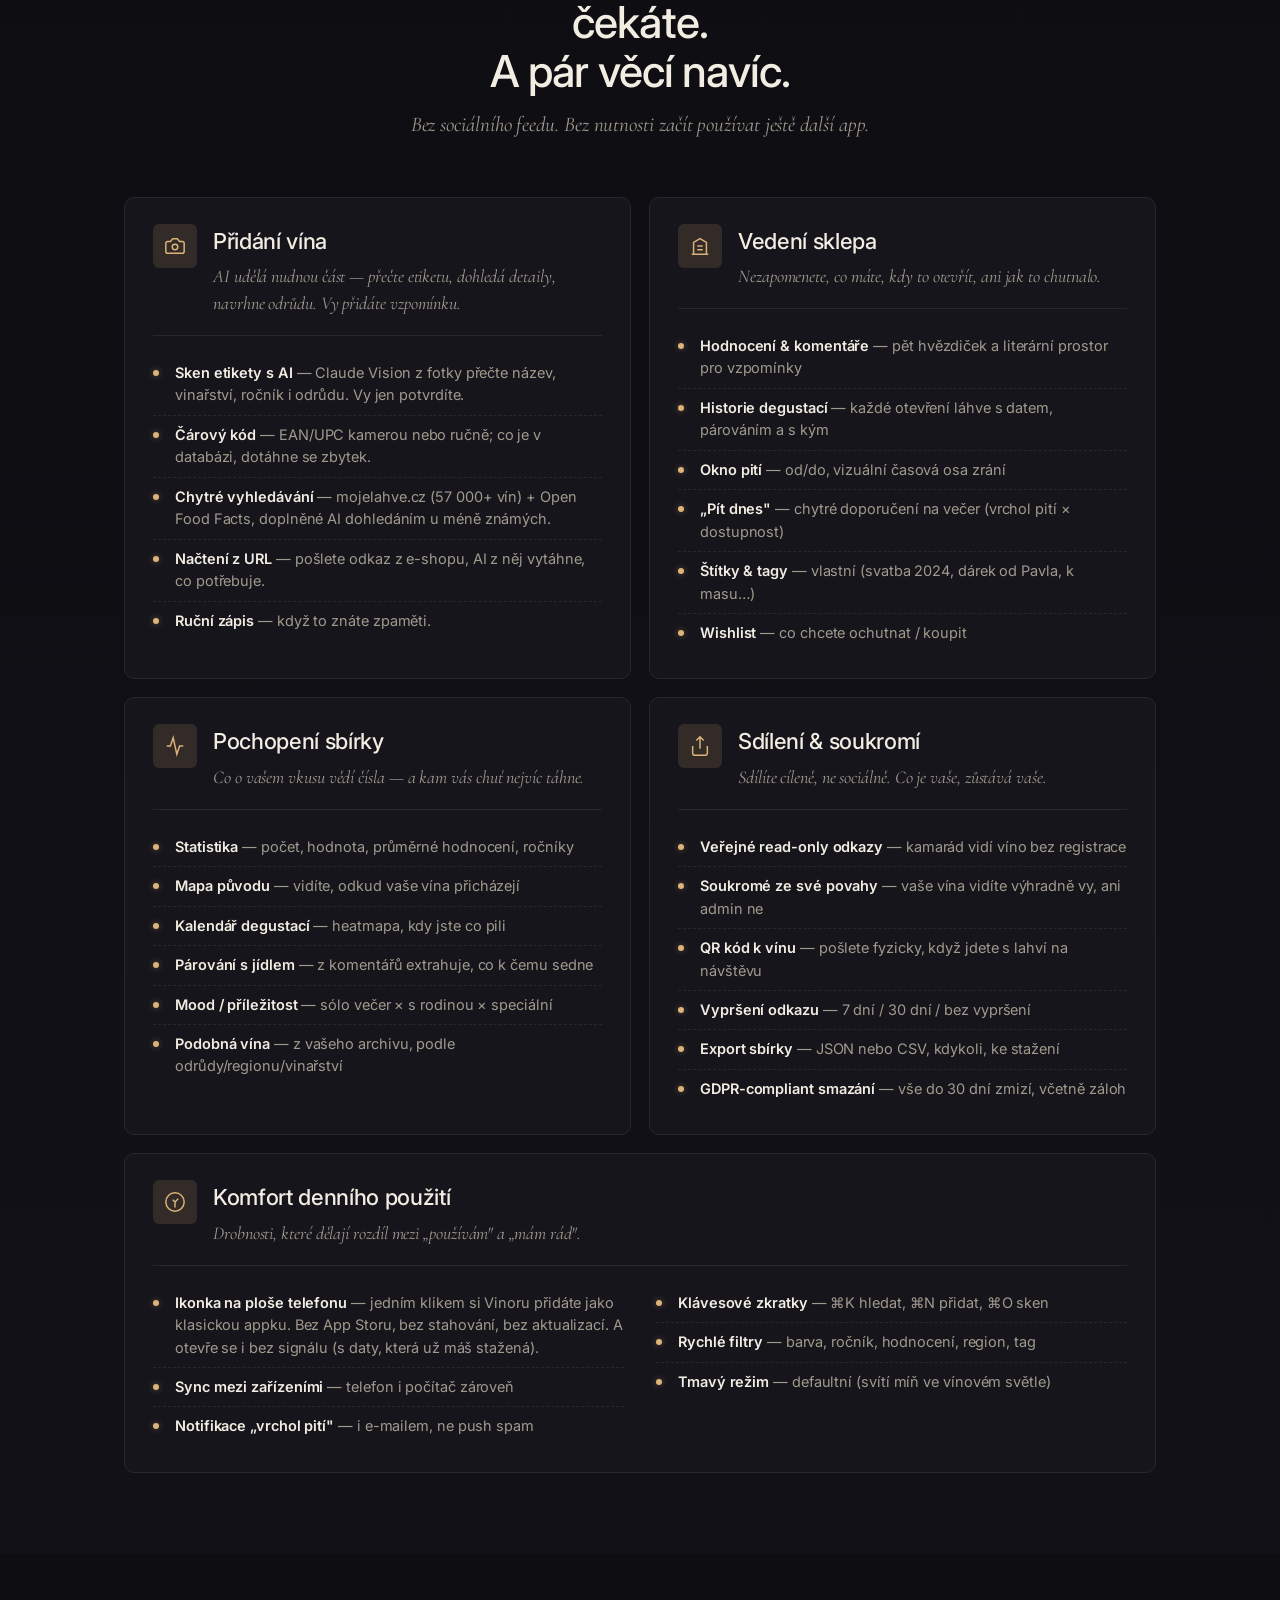
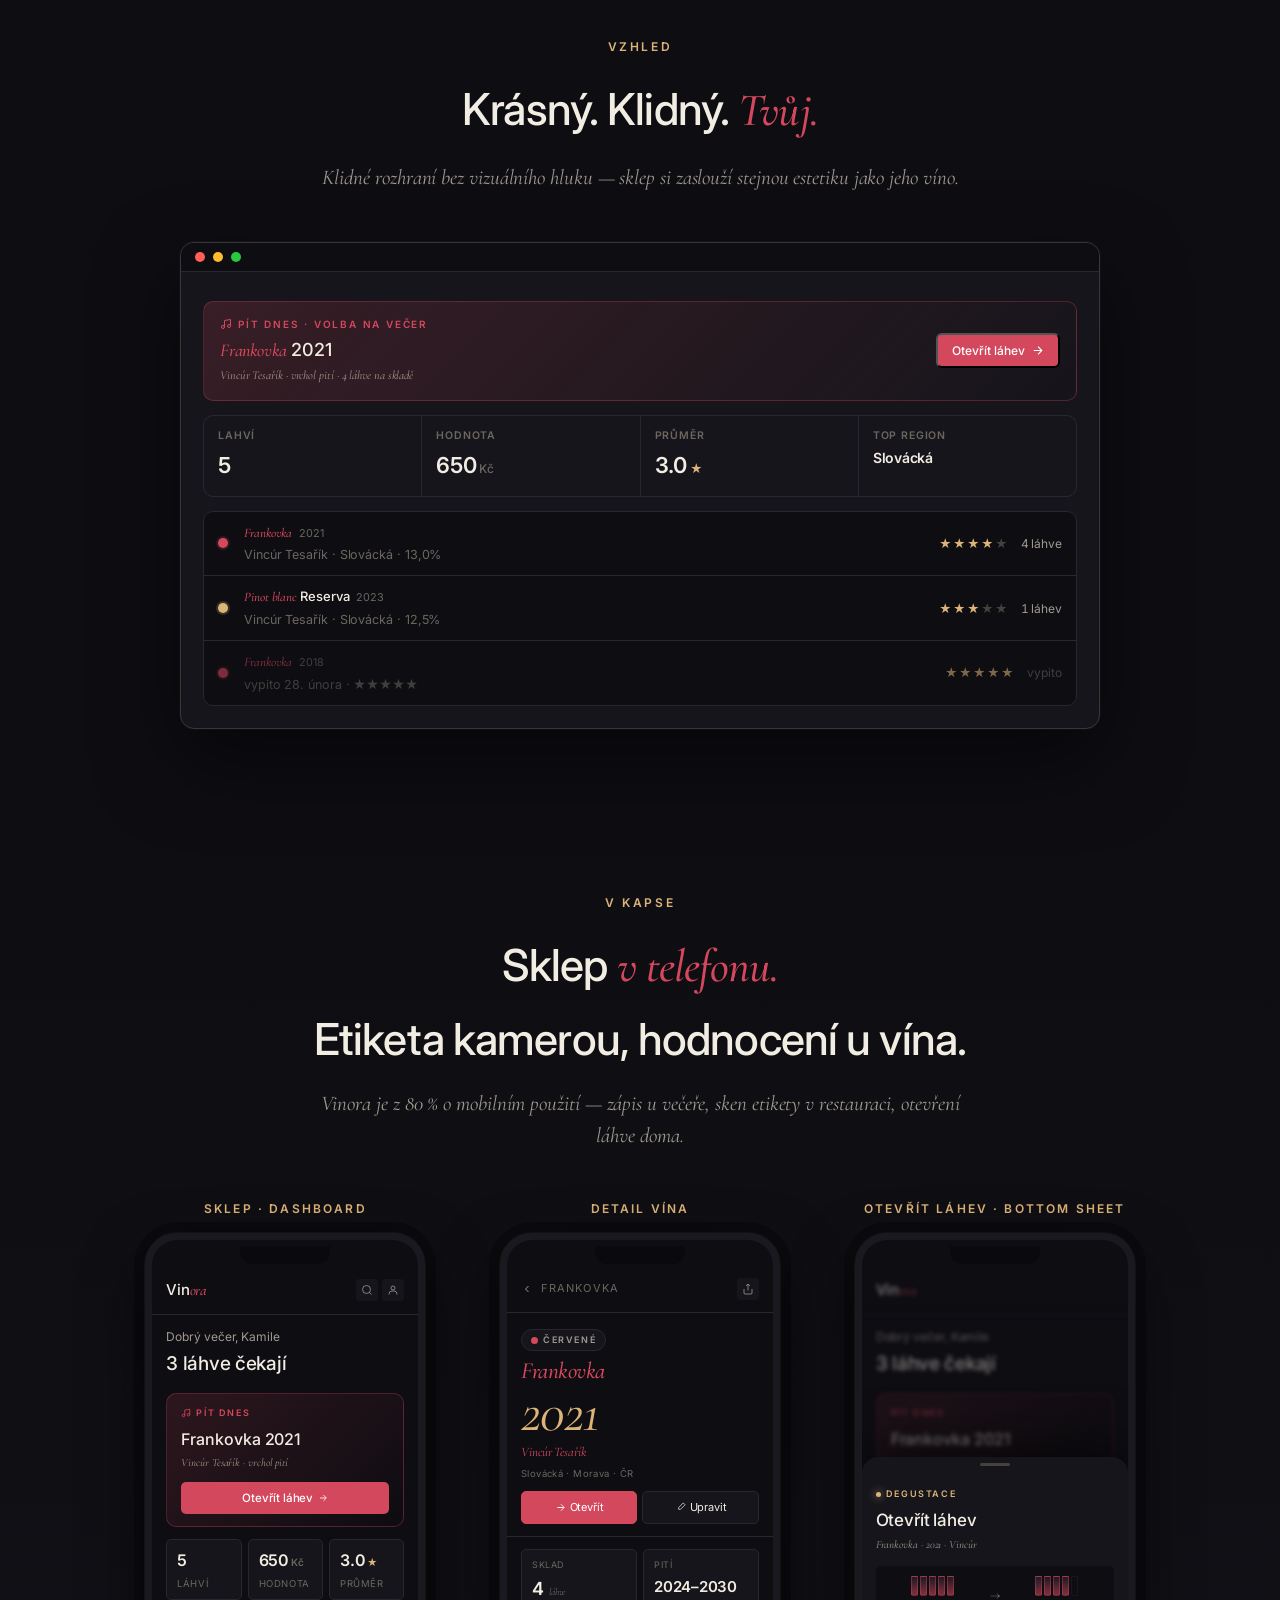
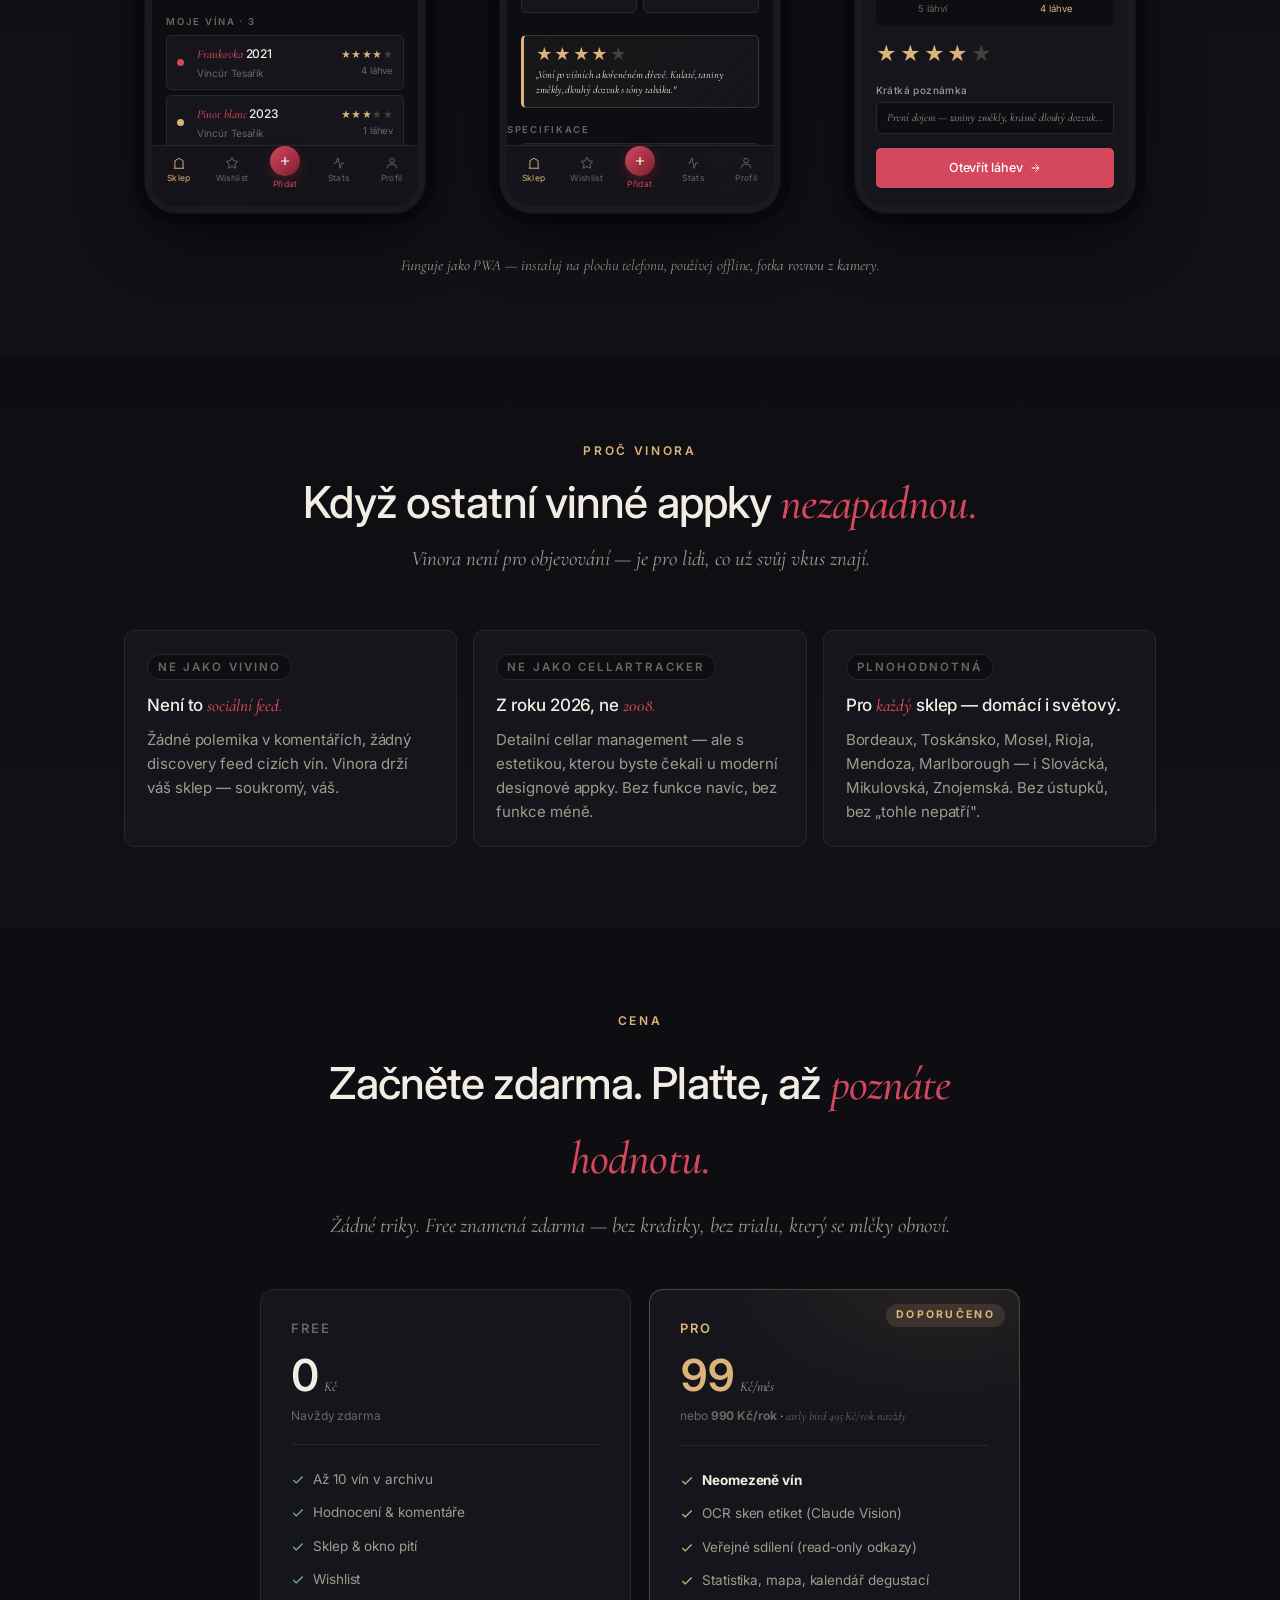
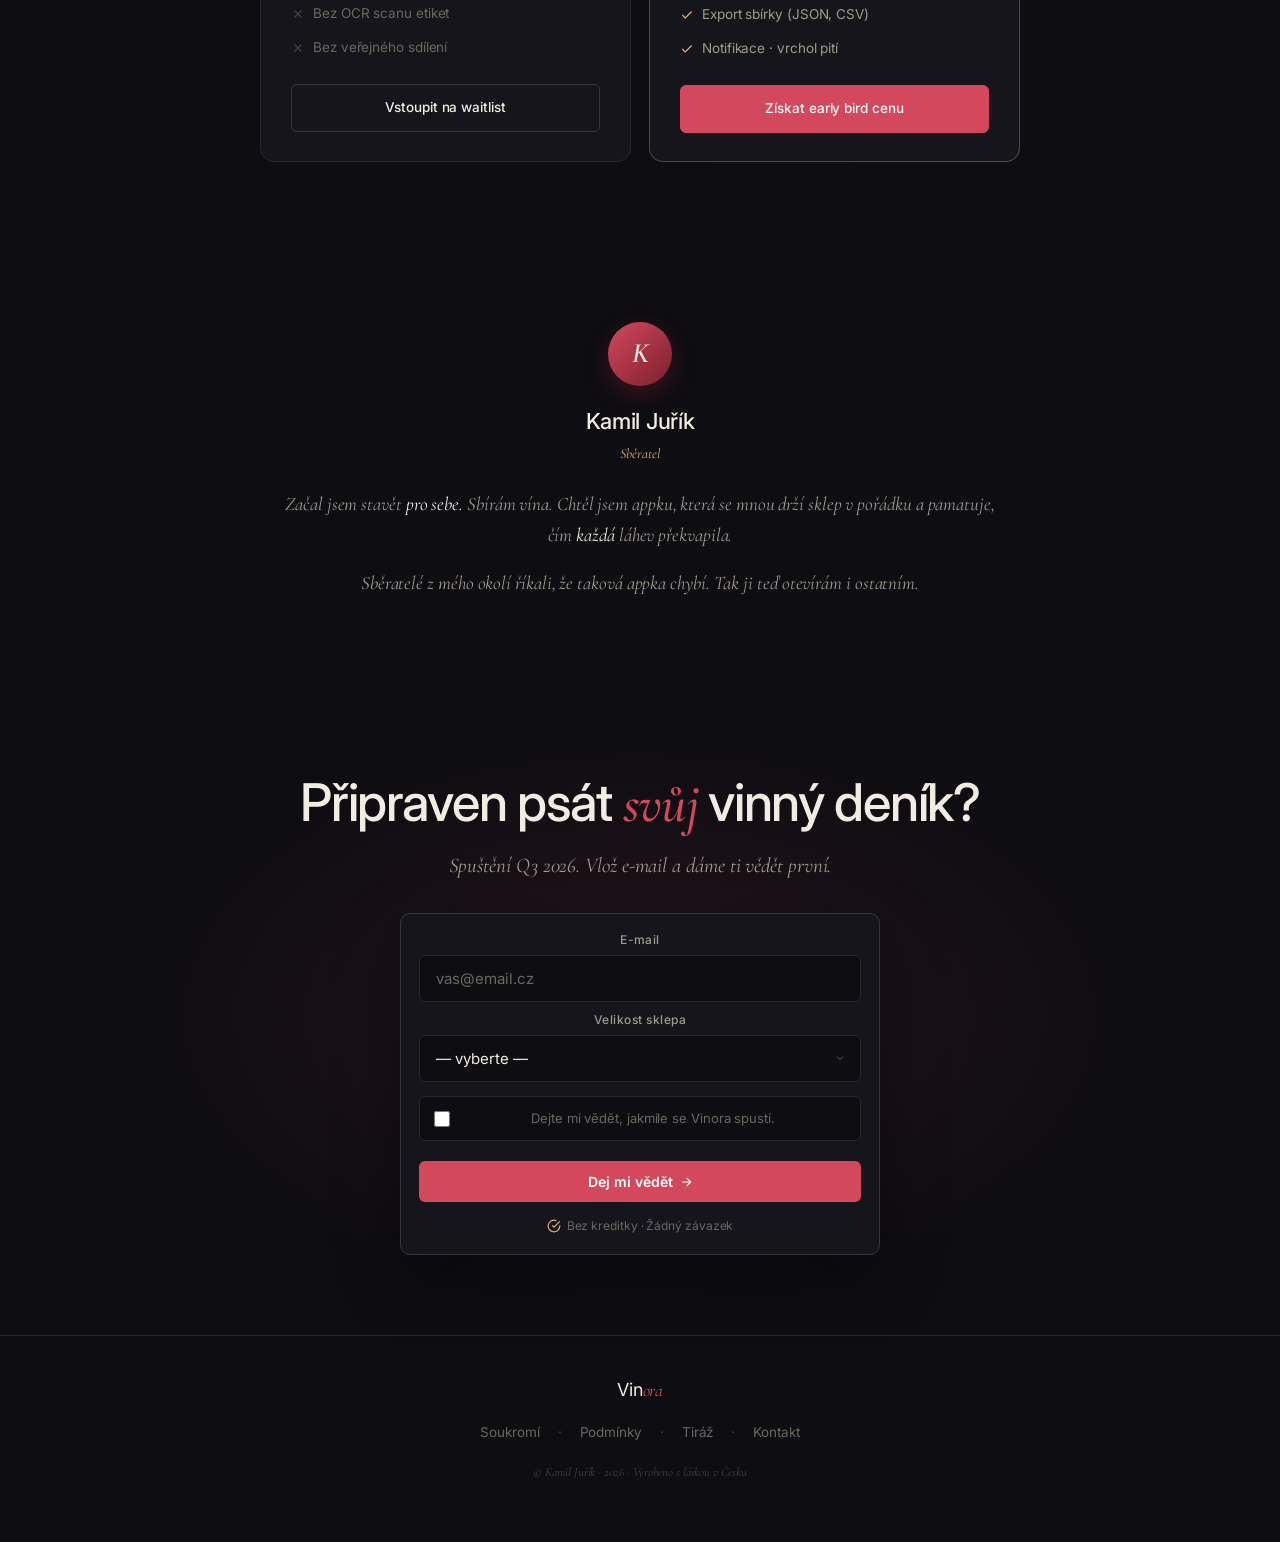
==== commit d61f9246: "brand(landing): bump "ora" to 1.20em with 1px left margin Italic "ora" felt slightly too tight again" ====
--- a/index.html
+++ b/index.html
@@ -106,7 +106,7 @@
       color: var(--text);
       text-decoration: none;
     }
-    .brand em { font-family: var(--serif-italic); font-style: italic; color: var(--wine); font-weight: 500; font-size: 1.15em; }
+    .brand em { font-family: var(--serif-italic); font-style: italic; color: var(--wine); font-weight: 500; font-size: 1.20em; margin-left: 1px; }
     .brand-leaf {
       width: 1.1em;
       height: 1.1em;
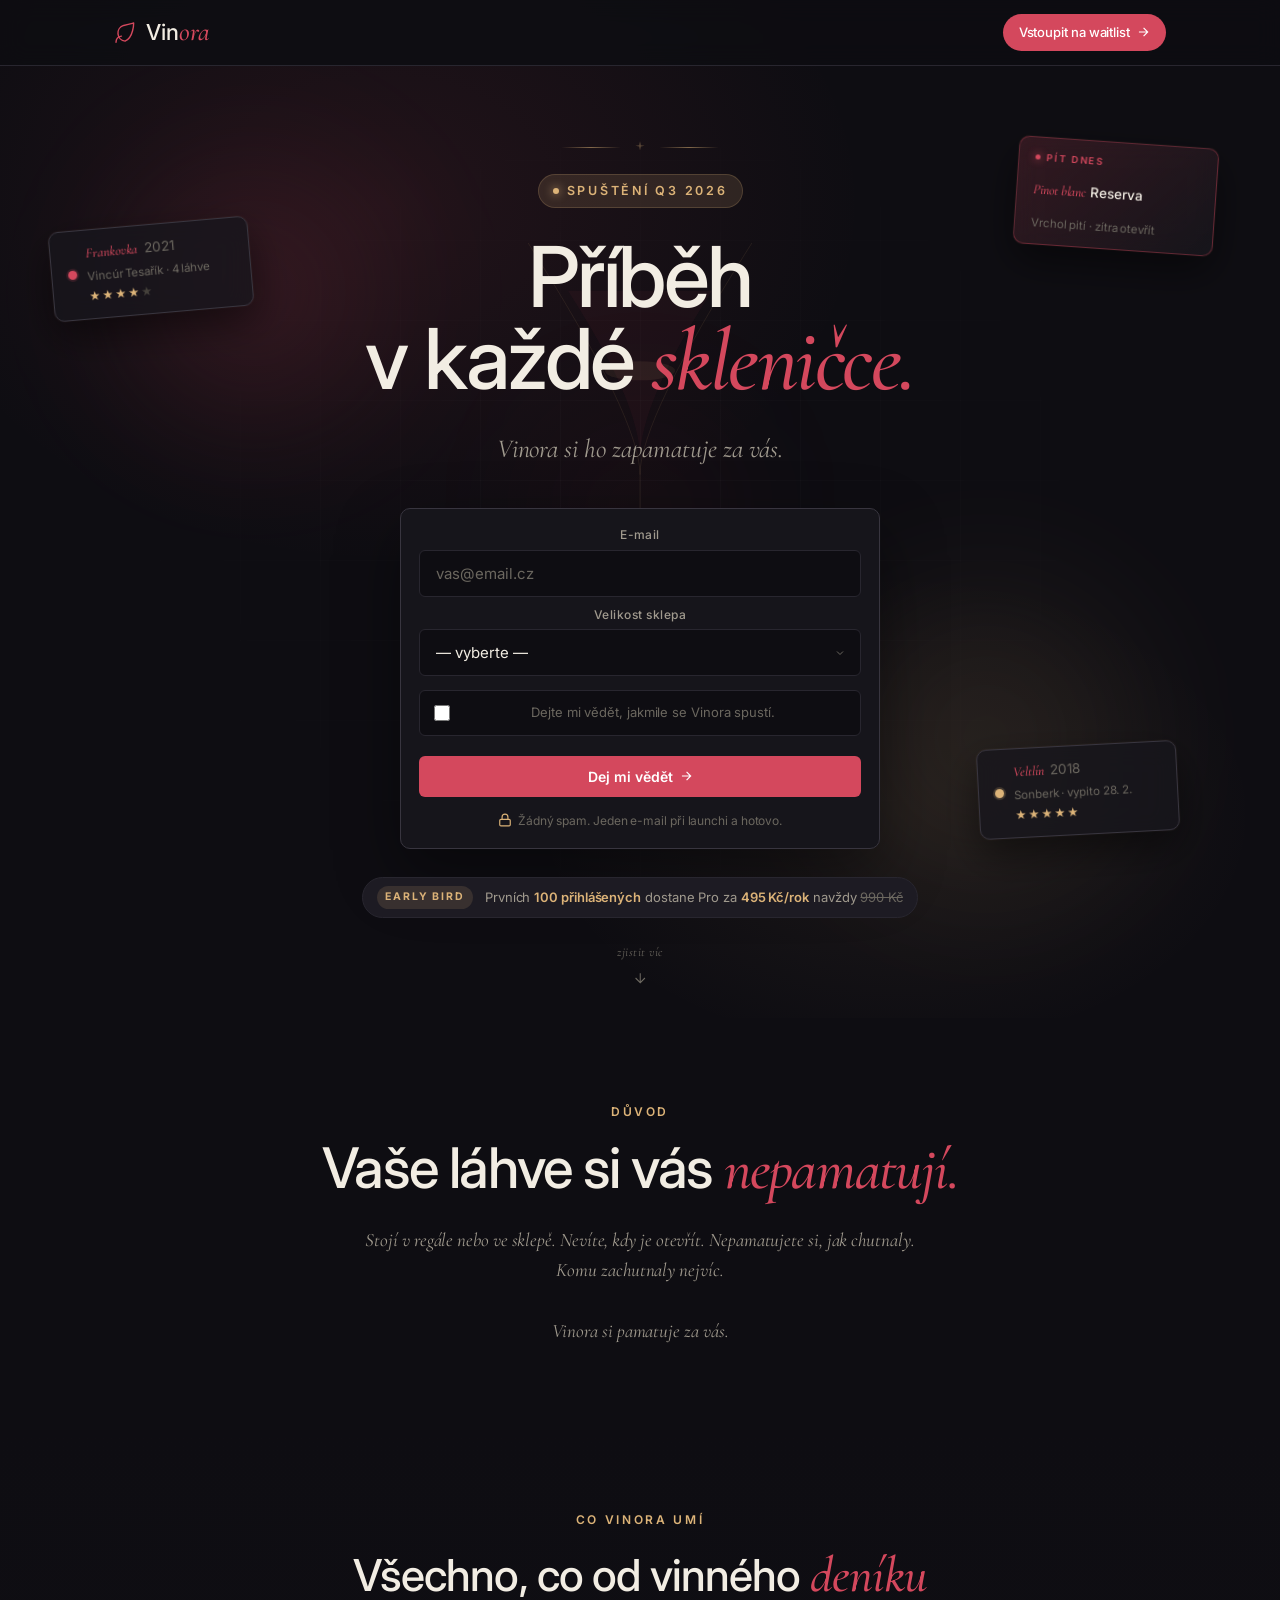
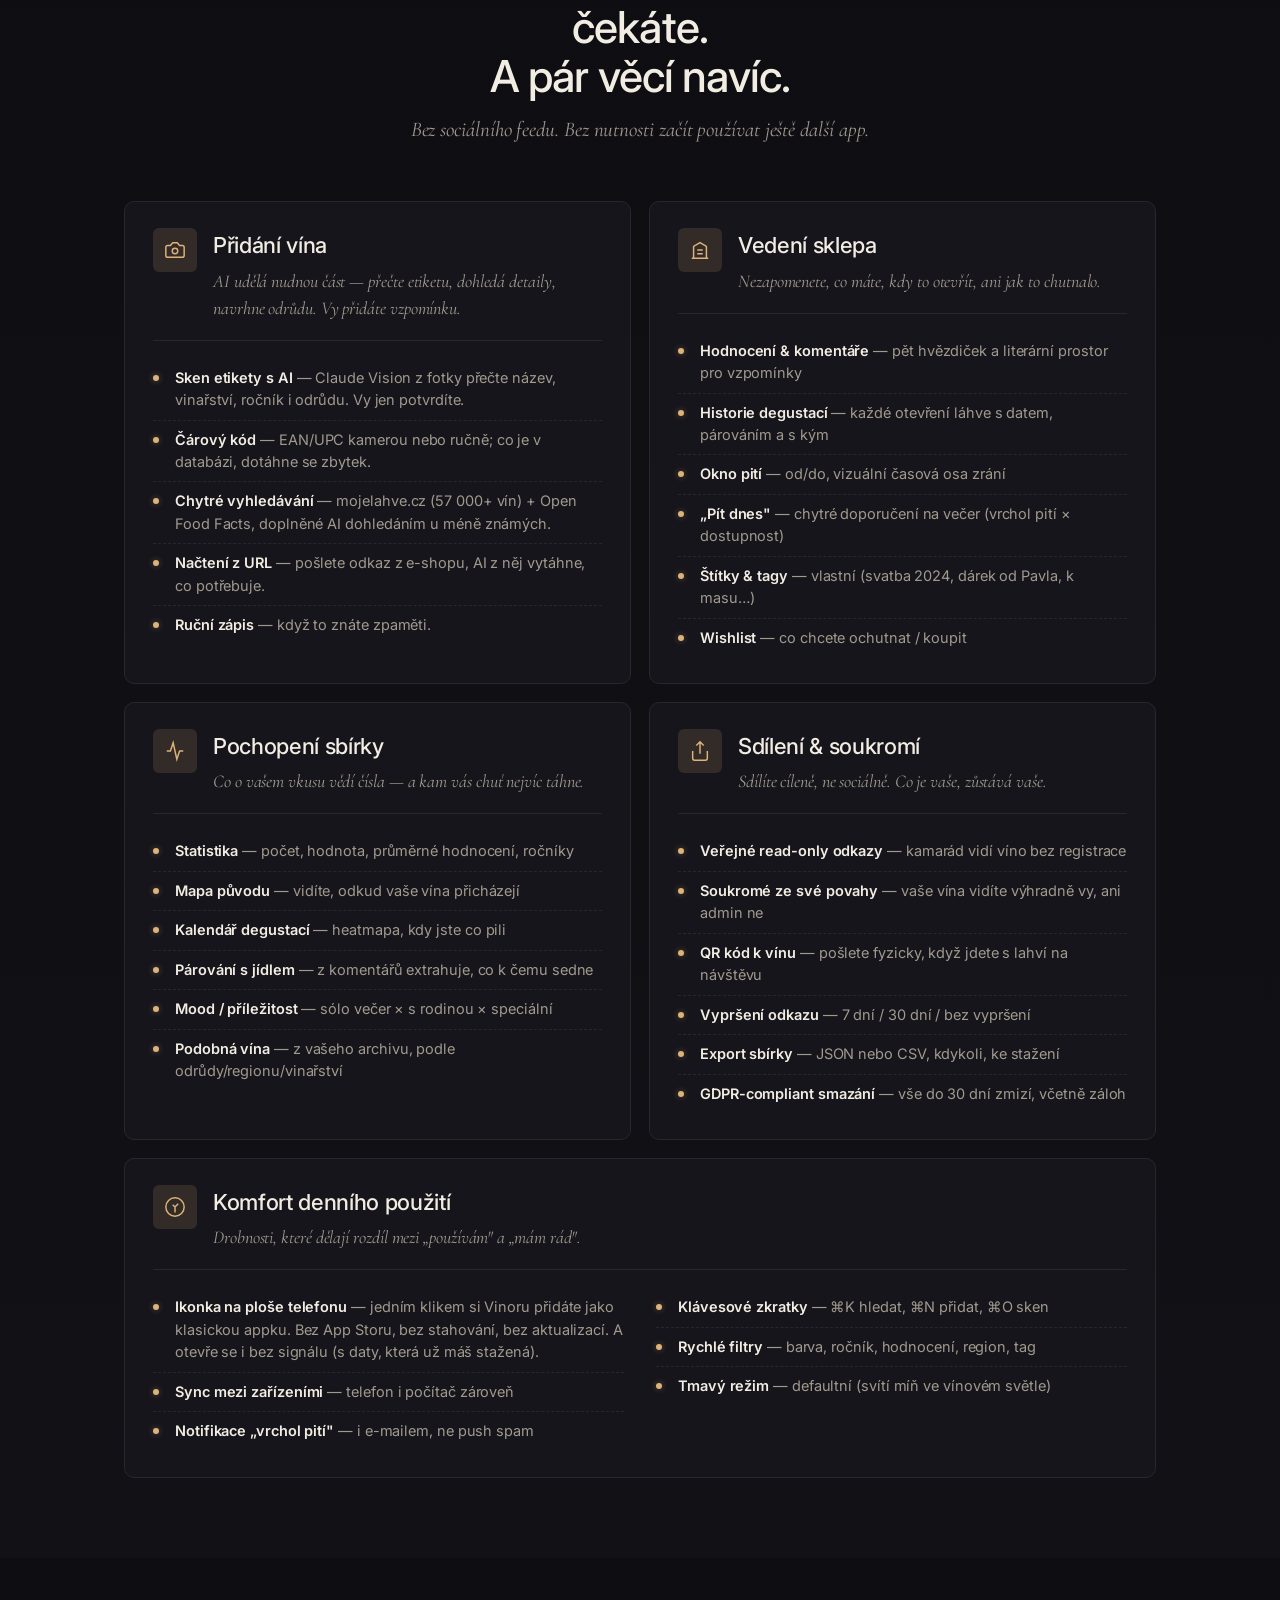
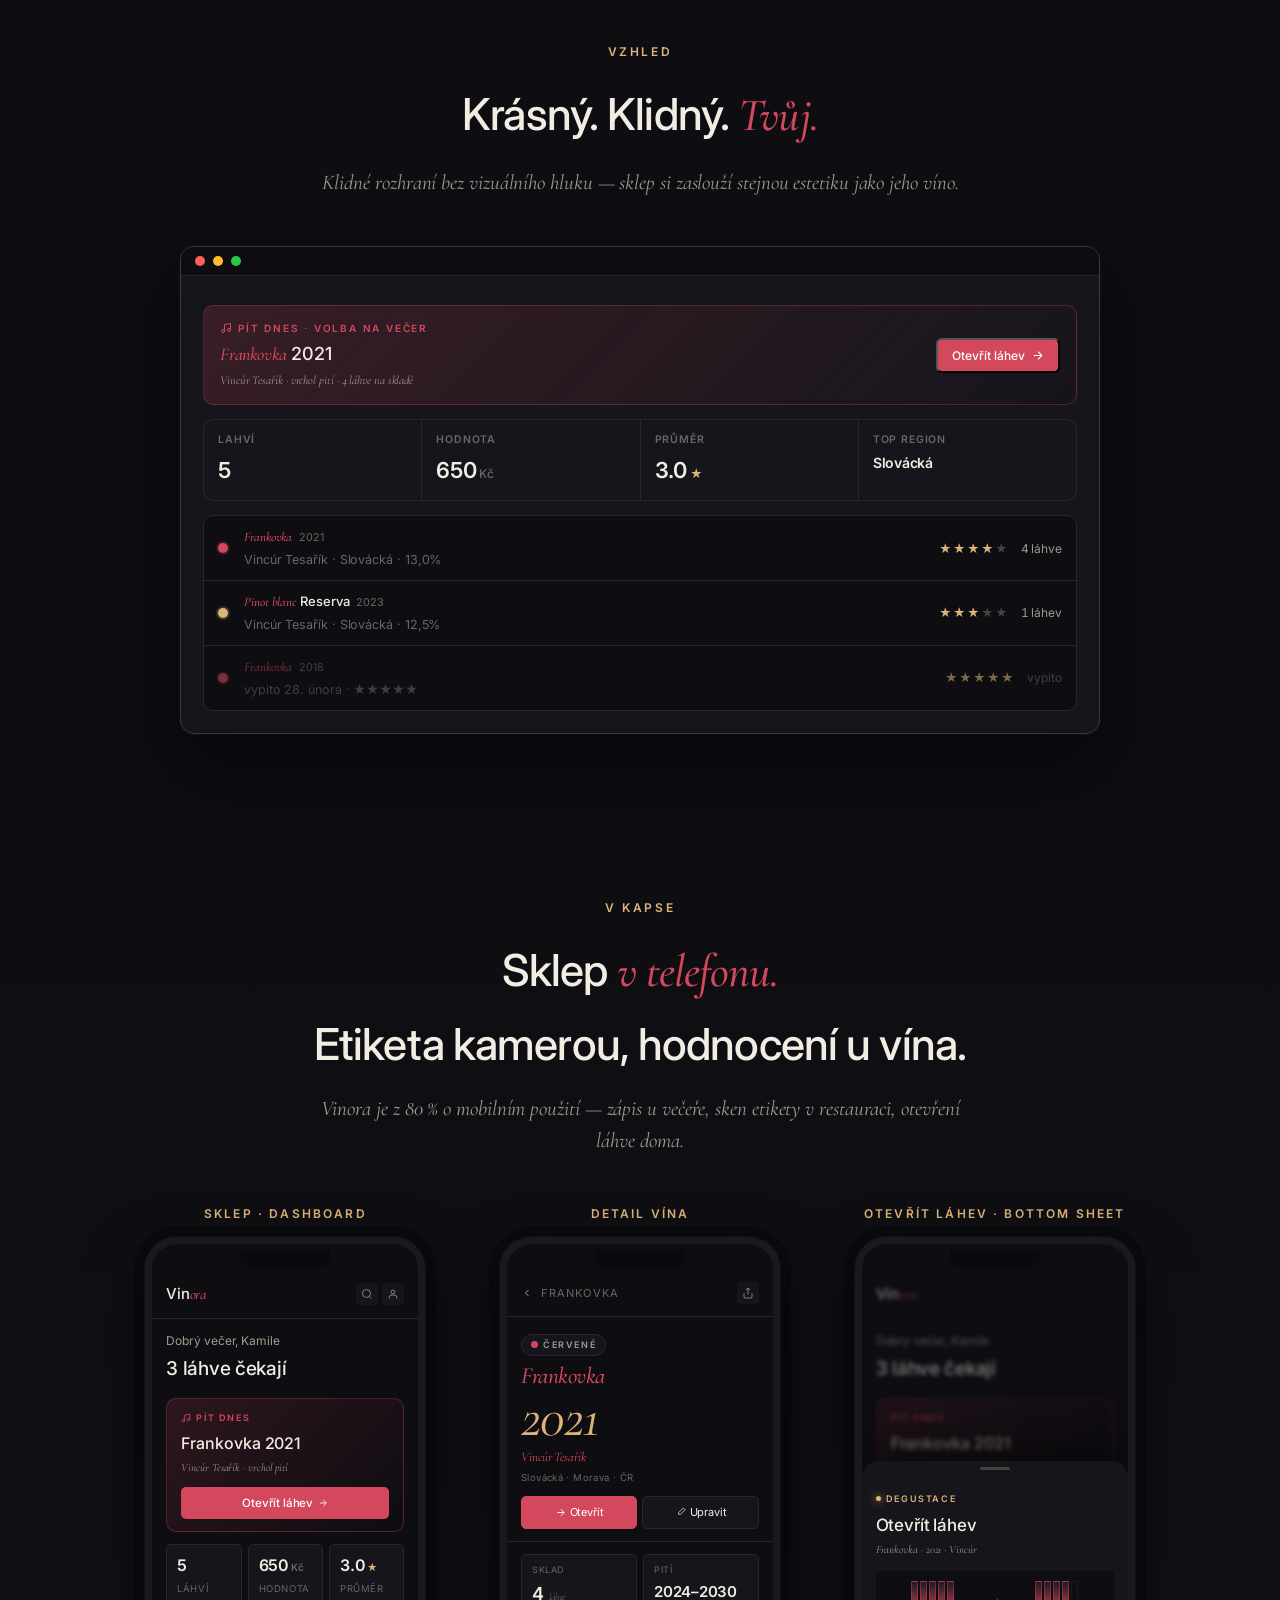
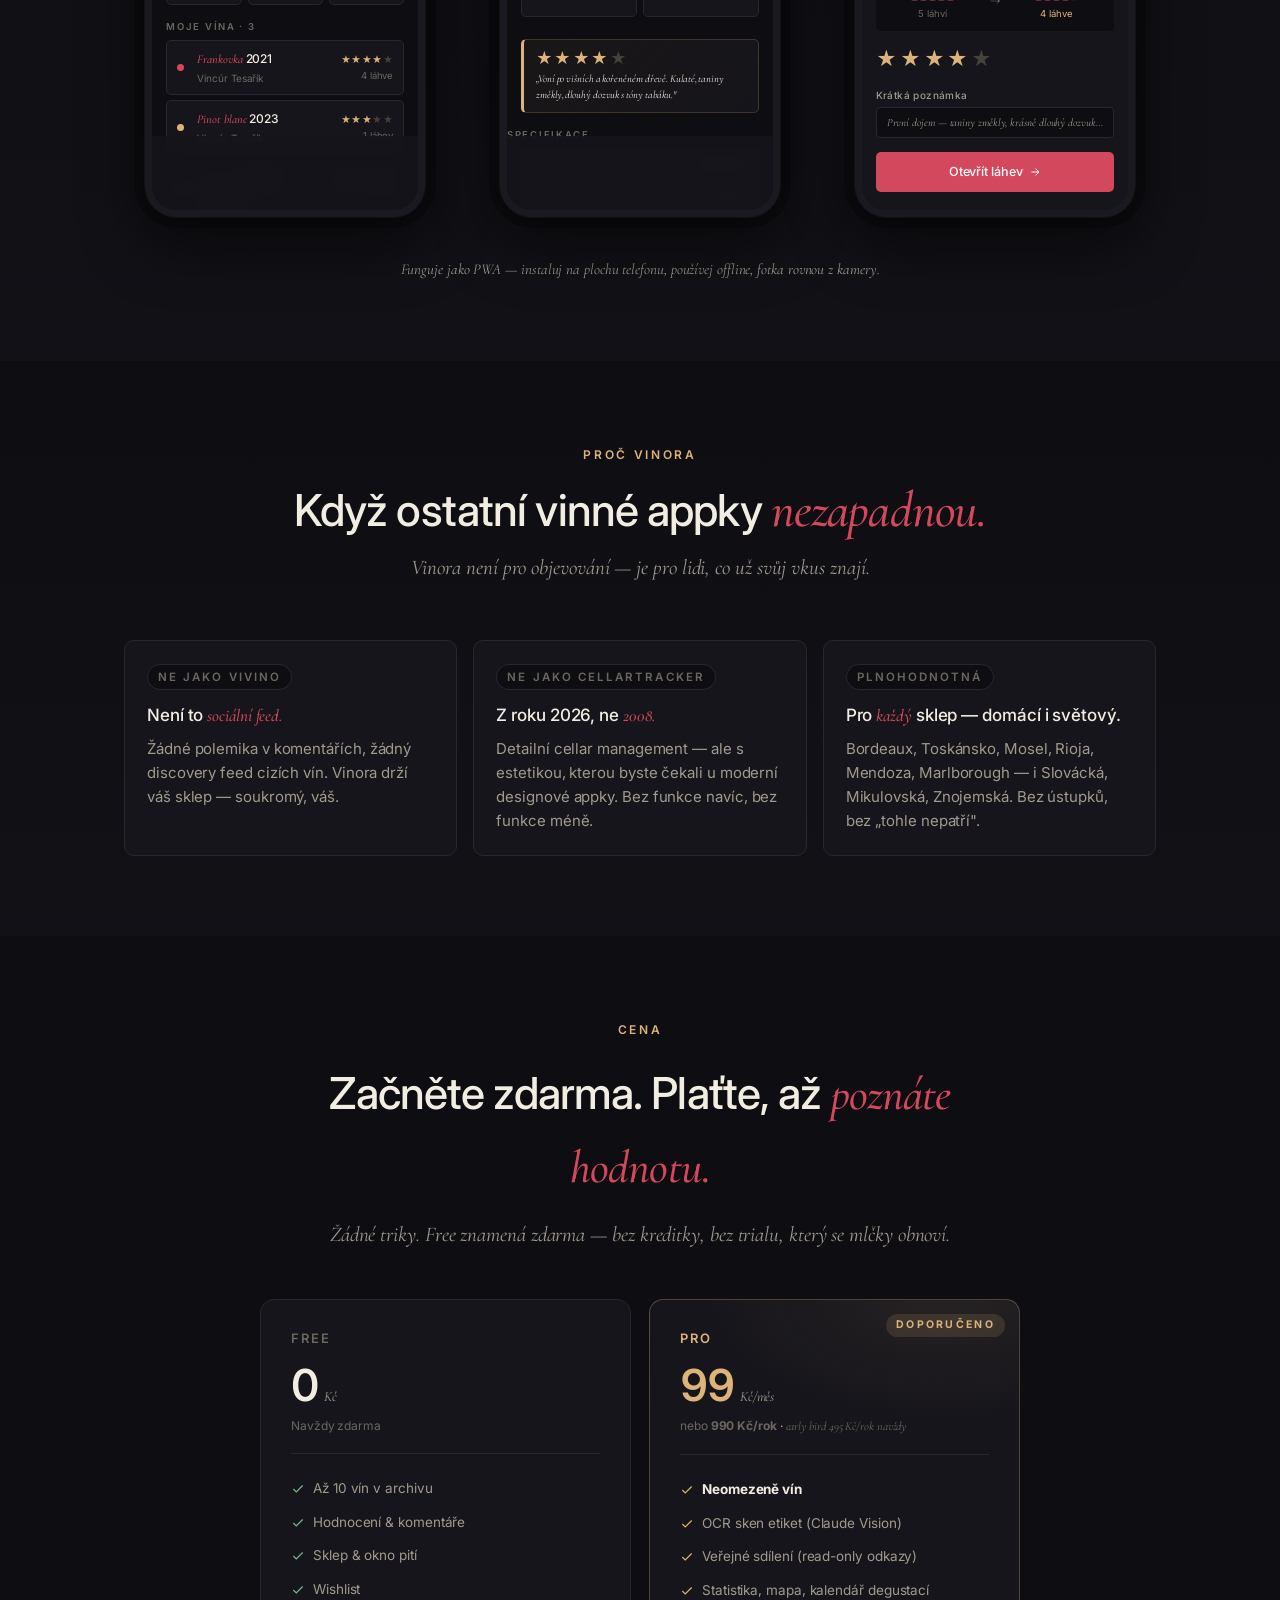
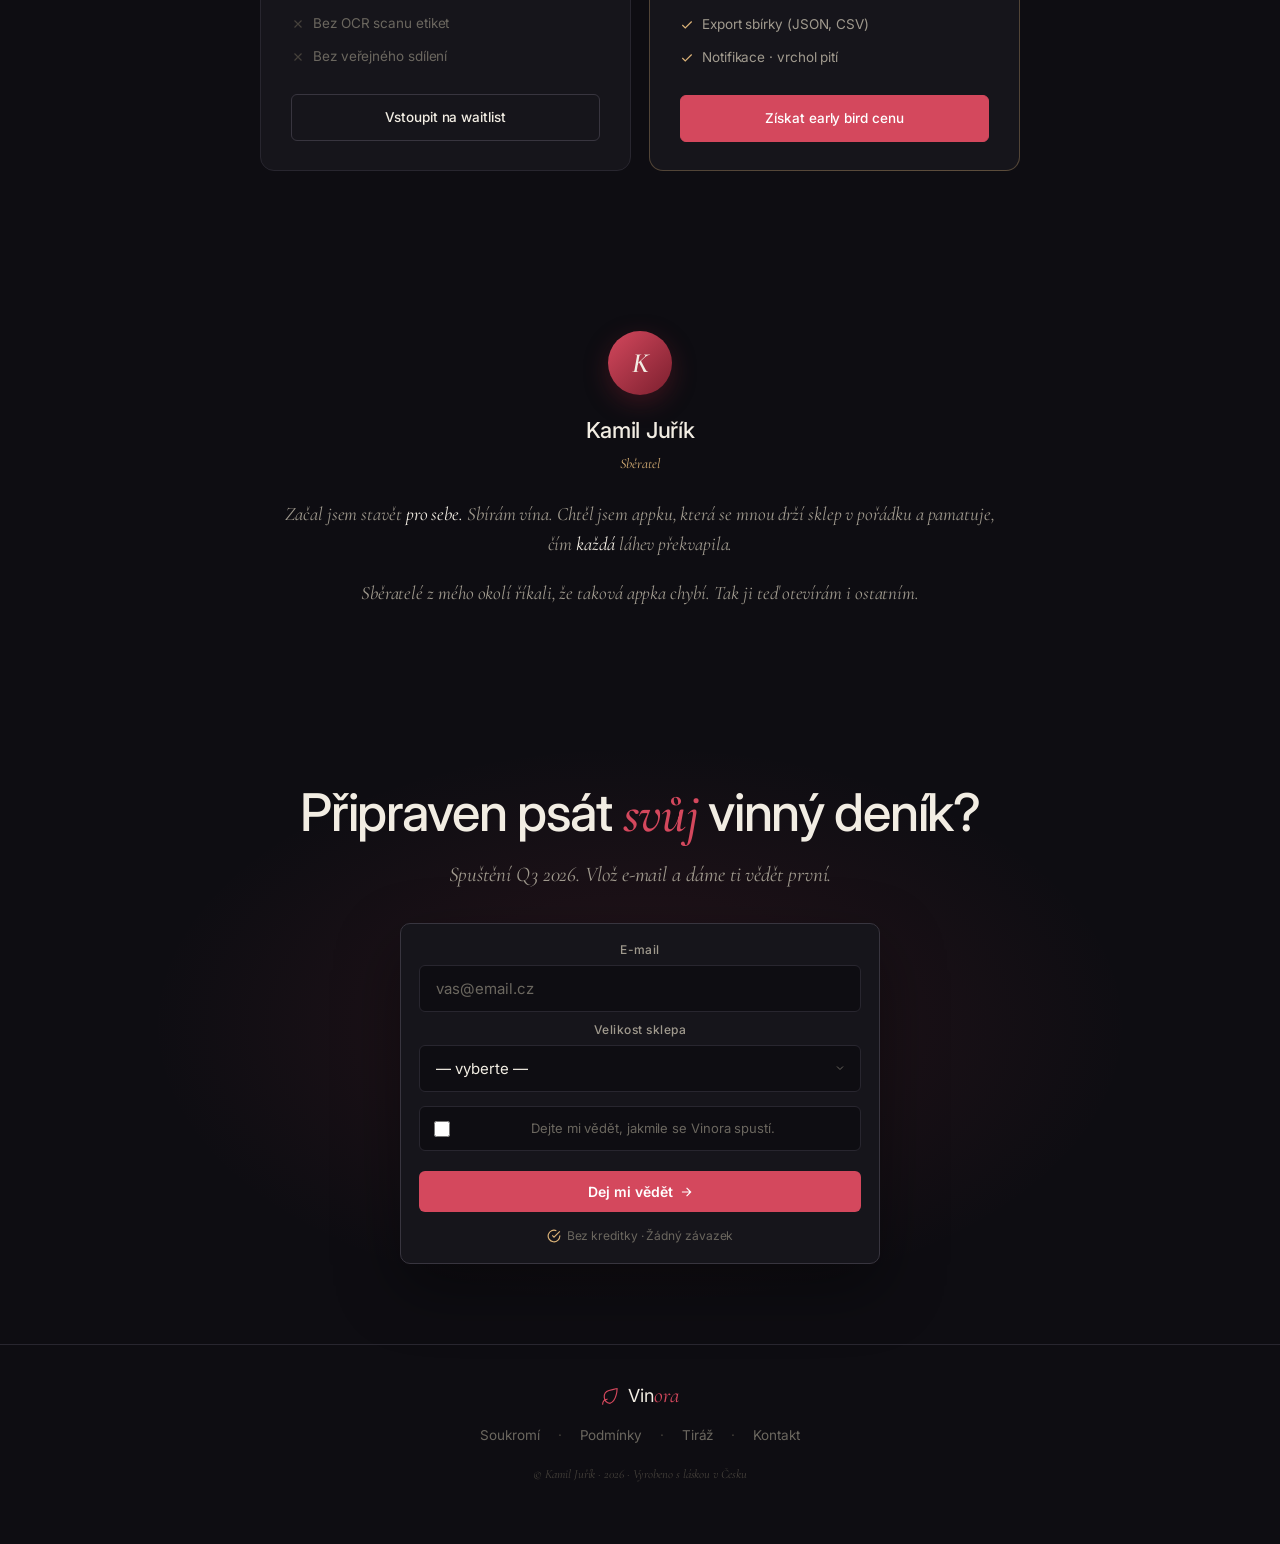
==== commit de13a2ee: "brand(landing): apply leaf logo to footer + bump features-head em to 1.15em - Footer brand was still" ====
--- a/index.html
+++ b/index.html
@@ -730,7 +730,7 @@
       font-style: italic;
       color: var(--wine);
       font-weight: 500;
-      font-size: 1.05em;
+      font-size: 1.15em;
     }
     .features-head p {
       font-family: var(--serif-italic);
@@ -1846,10 +1846,15 @@
       gap: 18px;
     }
     .footer-brand {
+      display: inline-flex;
+      align-items: center;
+      gap: 7px;
       font-size: 18px;
       letter-spacing: -0.015em;
-    }
-    .footer-brand em { font-family: var(--serif-italic); font-style: italic; color: var(--wine); }
+      line-height: 1;
+    }
+    .footer-brand-leaf { width: 1.1em; height: 1.1em; color: var(--wine); flex-shrink: 0; }
+    .footer-brand em { font-family: var(--serif-italic); font-style: italic; color: var(--wine); font-size: 1.20em; margin-left: 1px; }
     .footer-links {
       display: flex;
       gap: 18px;
@@ -2749,7 +2754,13 @@
   <!-- FOOTER -->
   <footer class="footer">
     <div class="footer-inner">
-      <div class="footer-brand">Vin<em>ora</em></div>
+      <div class="footer-brand">
+        <svg class="footer-brand-leaf" viewBox="0 0 24 24" fill="none" stroke="currentColor" stroke-width="1.4" stroke-linecap="round" stroke-linejoin="round" aria-hidden="true">
+          <path d="M11 21A8 8 0 0 1 9.6 5.4C15.5 4.3 17 3.7 19.5 3 19.5 3 19.5 17.5 11 21z"/>
+          <path d="M2 22c0-3 2-5.5 5.4-6"/>
+        </svg>
+        <span>Vin<em>ora</em></span>
+      </div>
       <div class="footer-links">
         <a href="privacy.html">Soukromí</a>
         <span style="color:var(--text-4)">·</span>
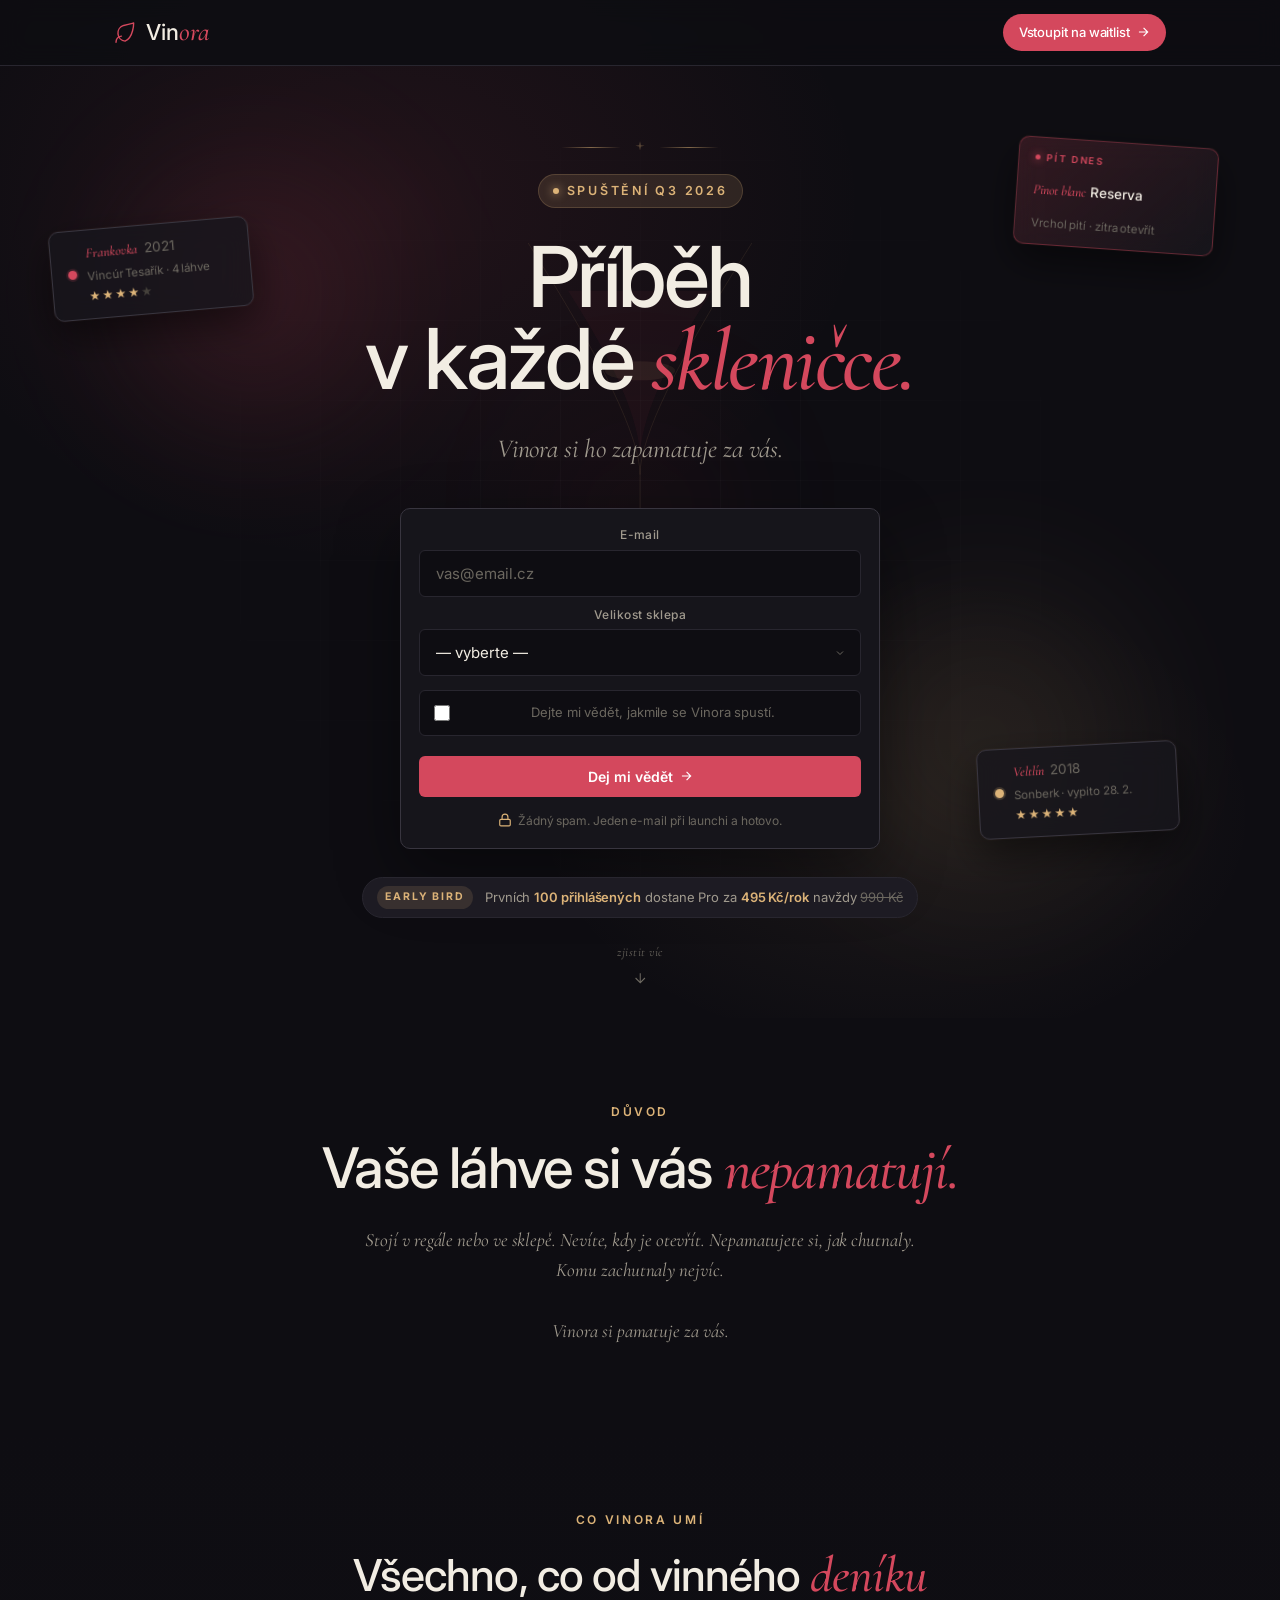
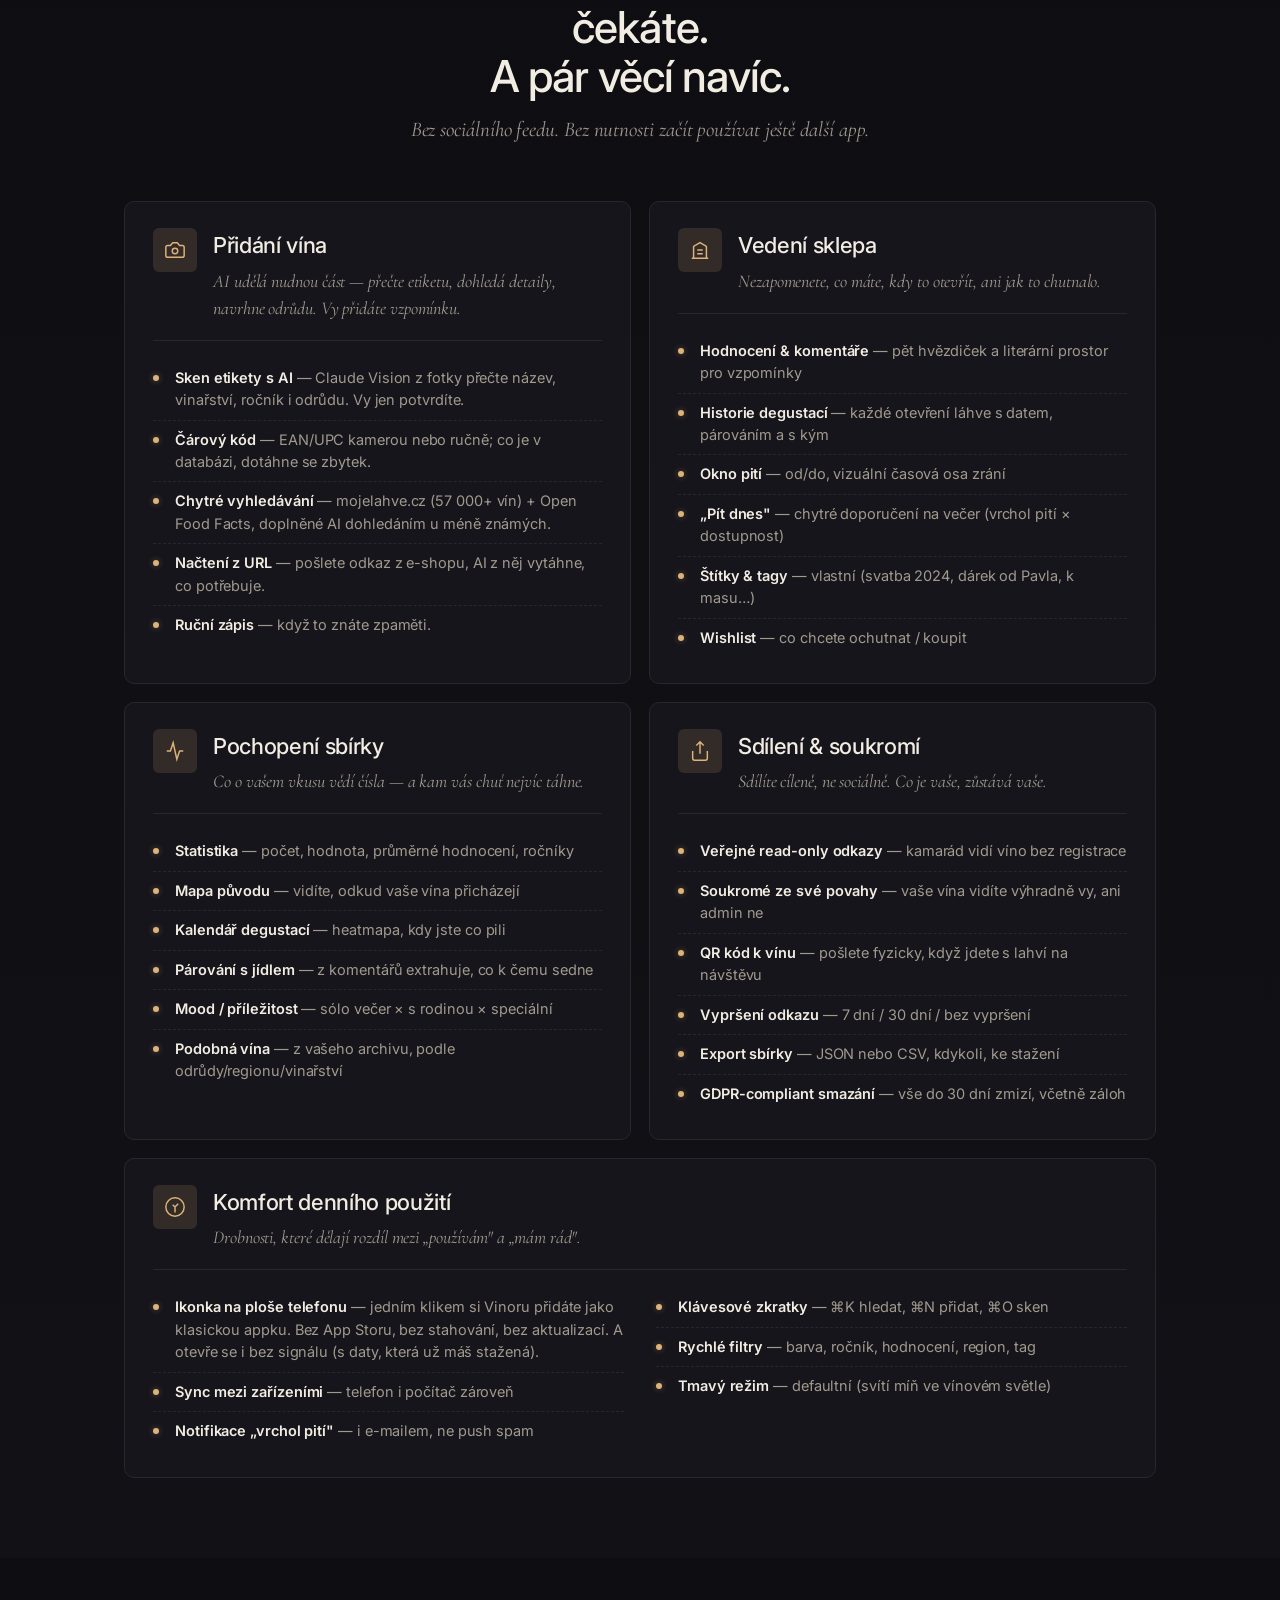
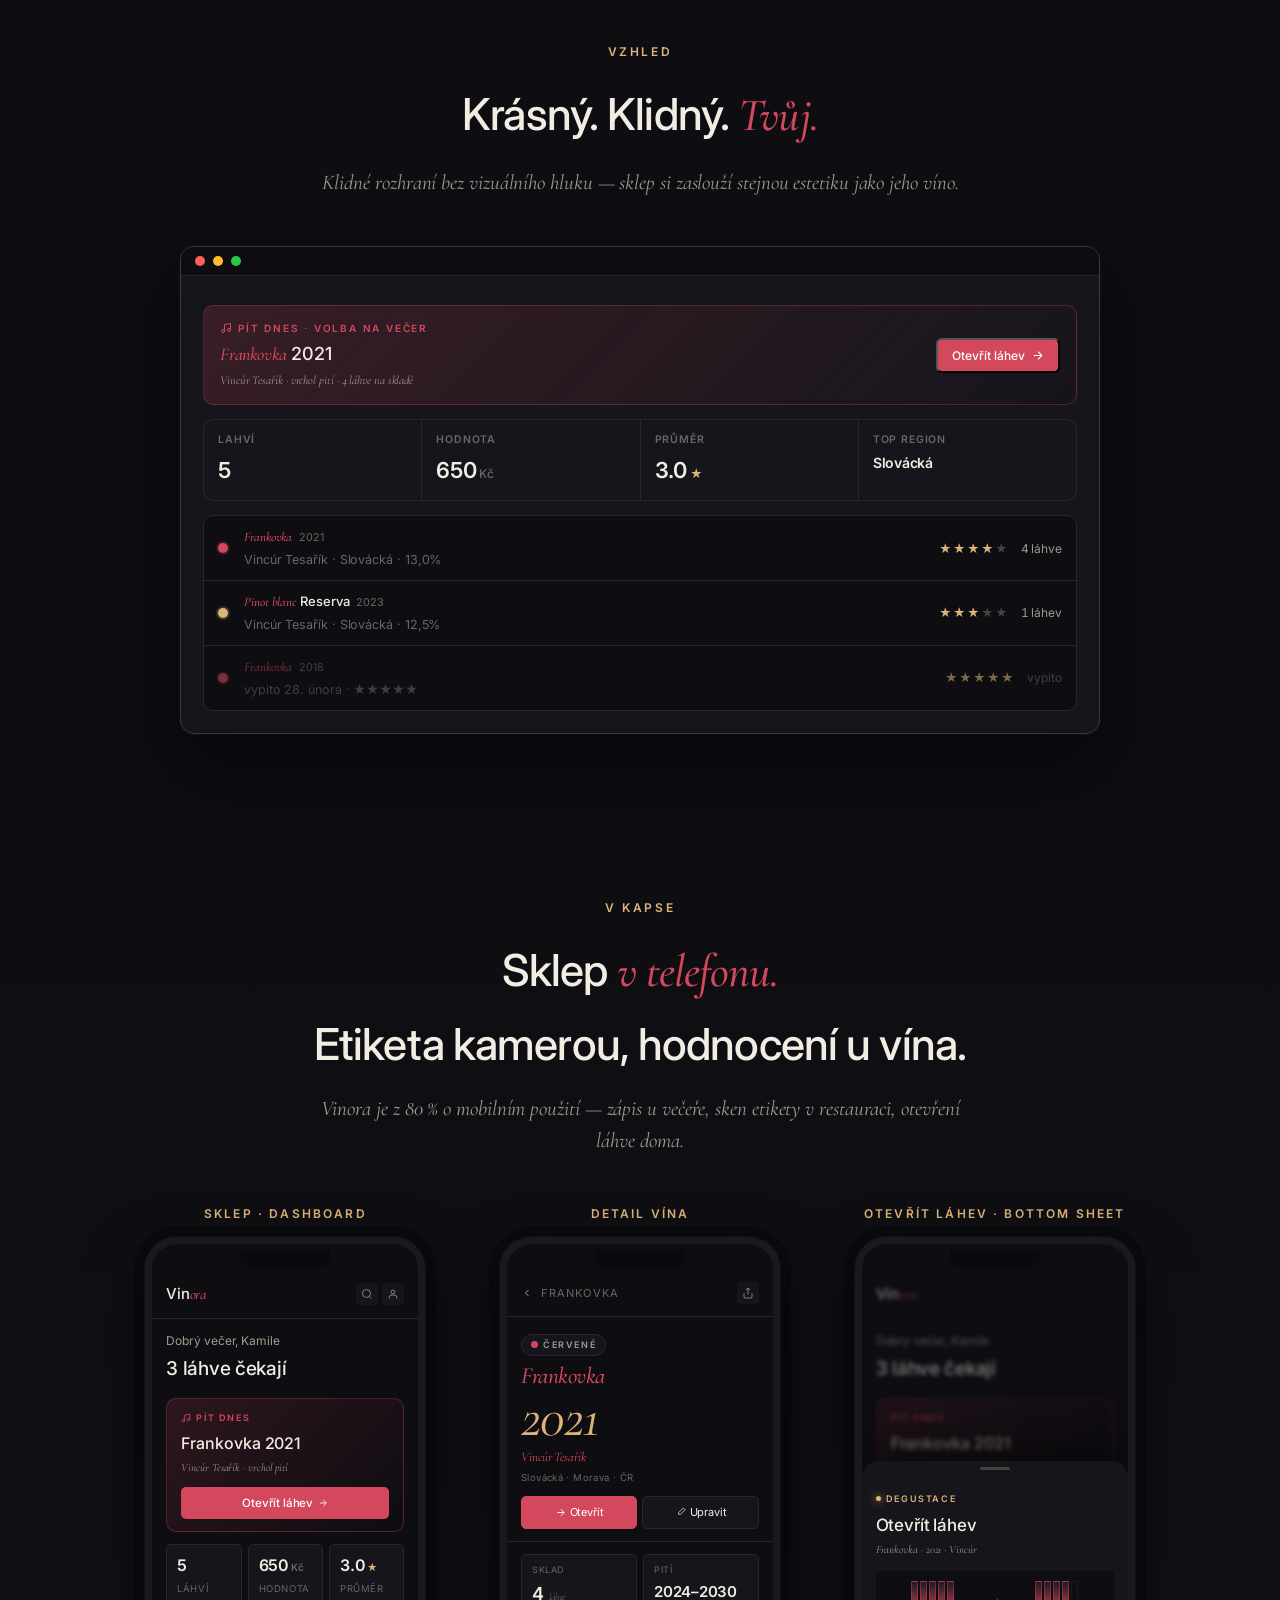
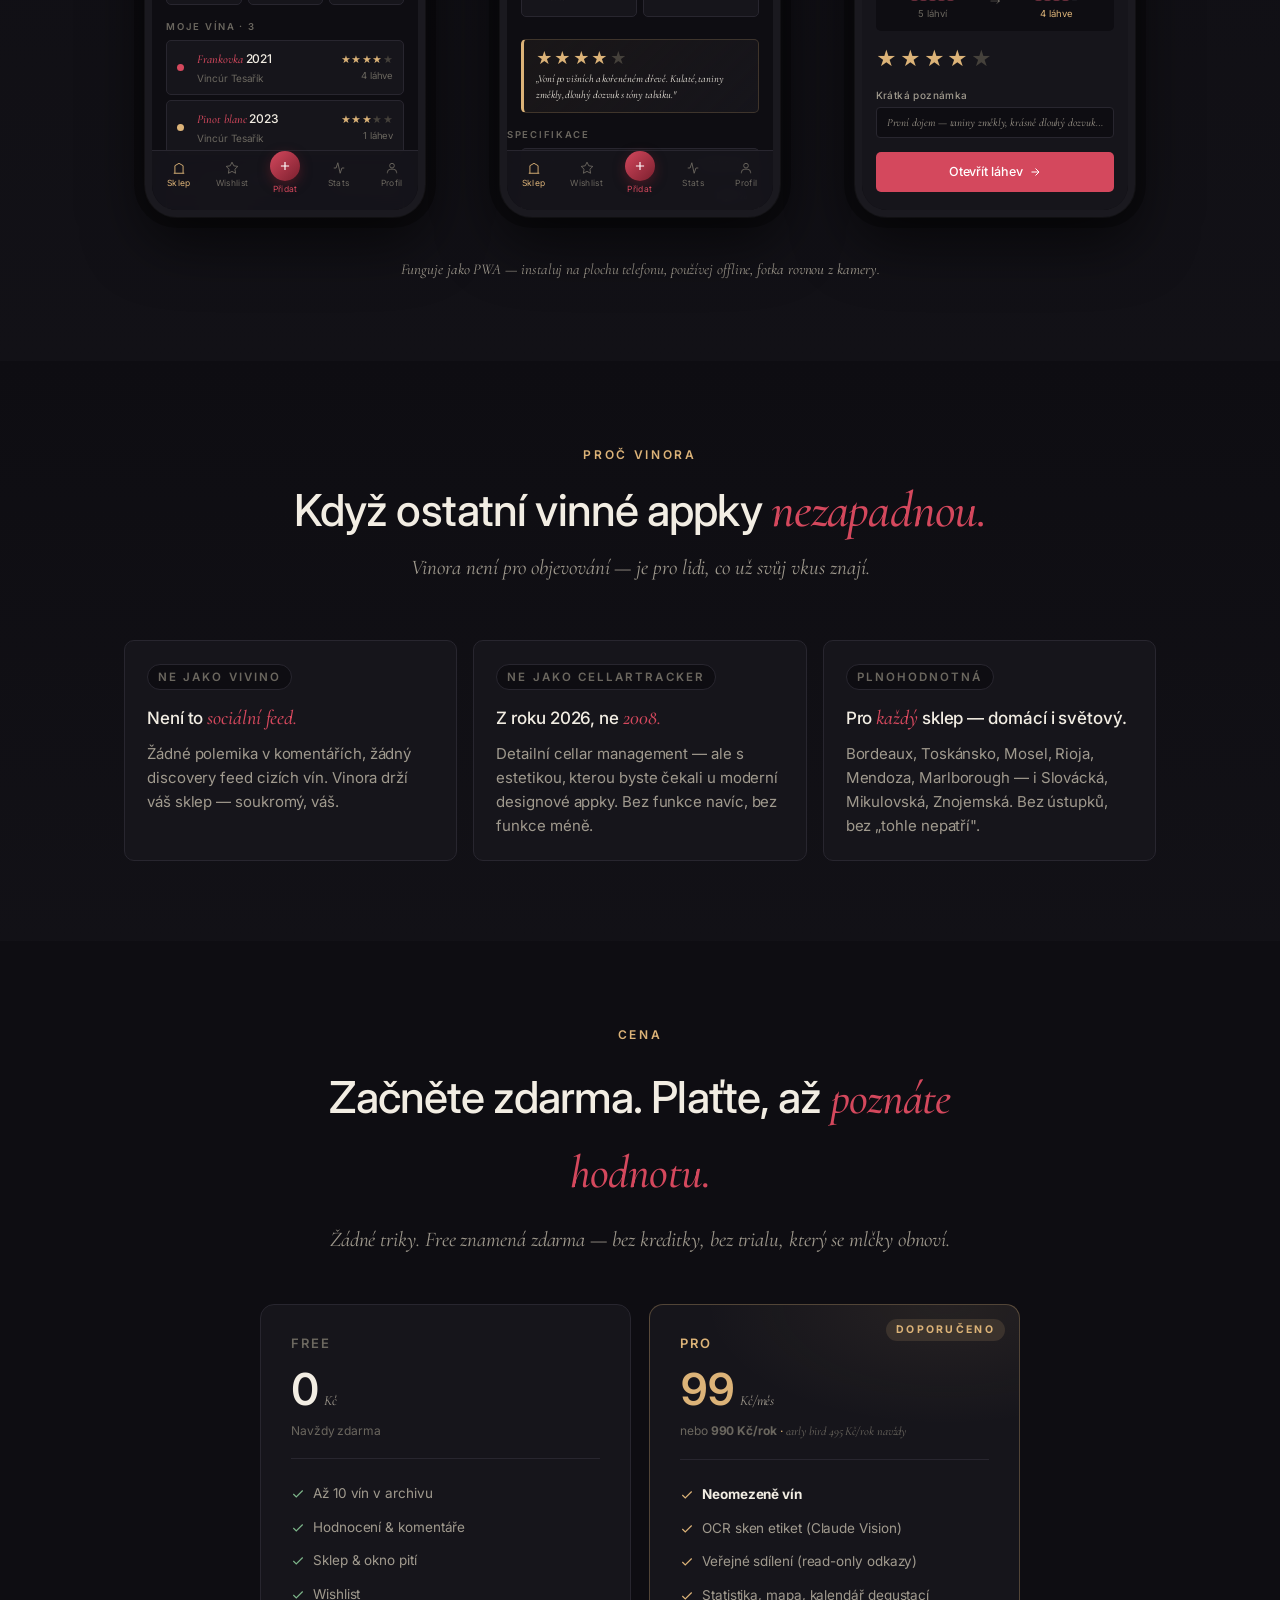
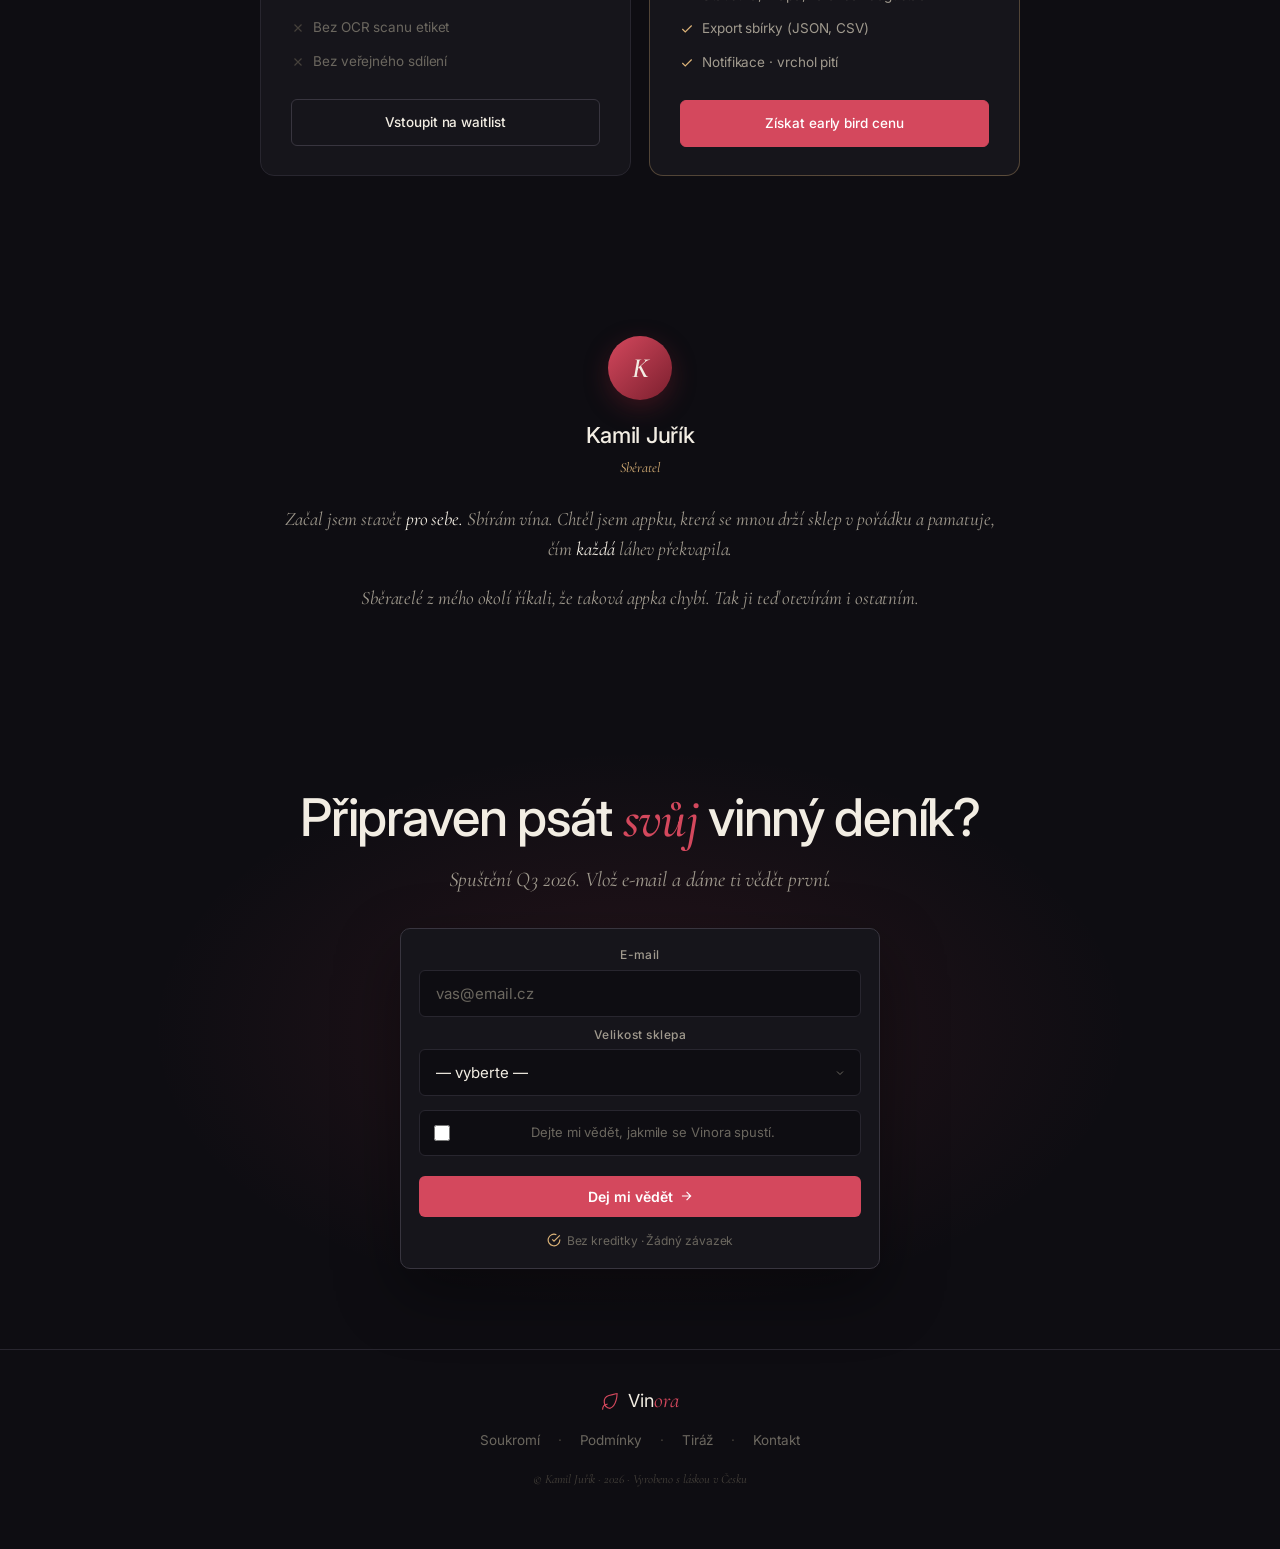
==== commit 64f50942: "type(landing): bump .why-card h4 em to 20px" ====
--- a/index.html
+++ b/index.html
@@ -1621,7 +1621,7 @@
       letter-spacing: -0.005em;
       margin-bottom: 8px;
     }
-    .why-card h4 em { font-family: var(--serif-italic); font-style: italic; color: var(--wine); }
+    .why-card h4 em { font-family: var(--serif-italic); font-style: italic; color: var(--wine); font-size: 20px; }
     .why-card p { font-size: 15px; color: var(--text-2); line-height: 1.6; }
 
     /* ──── Pricing ──── */
